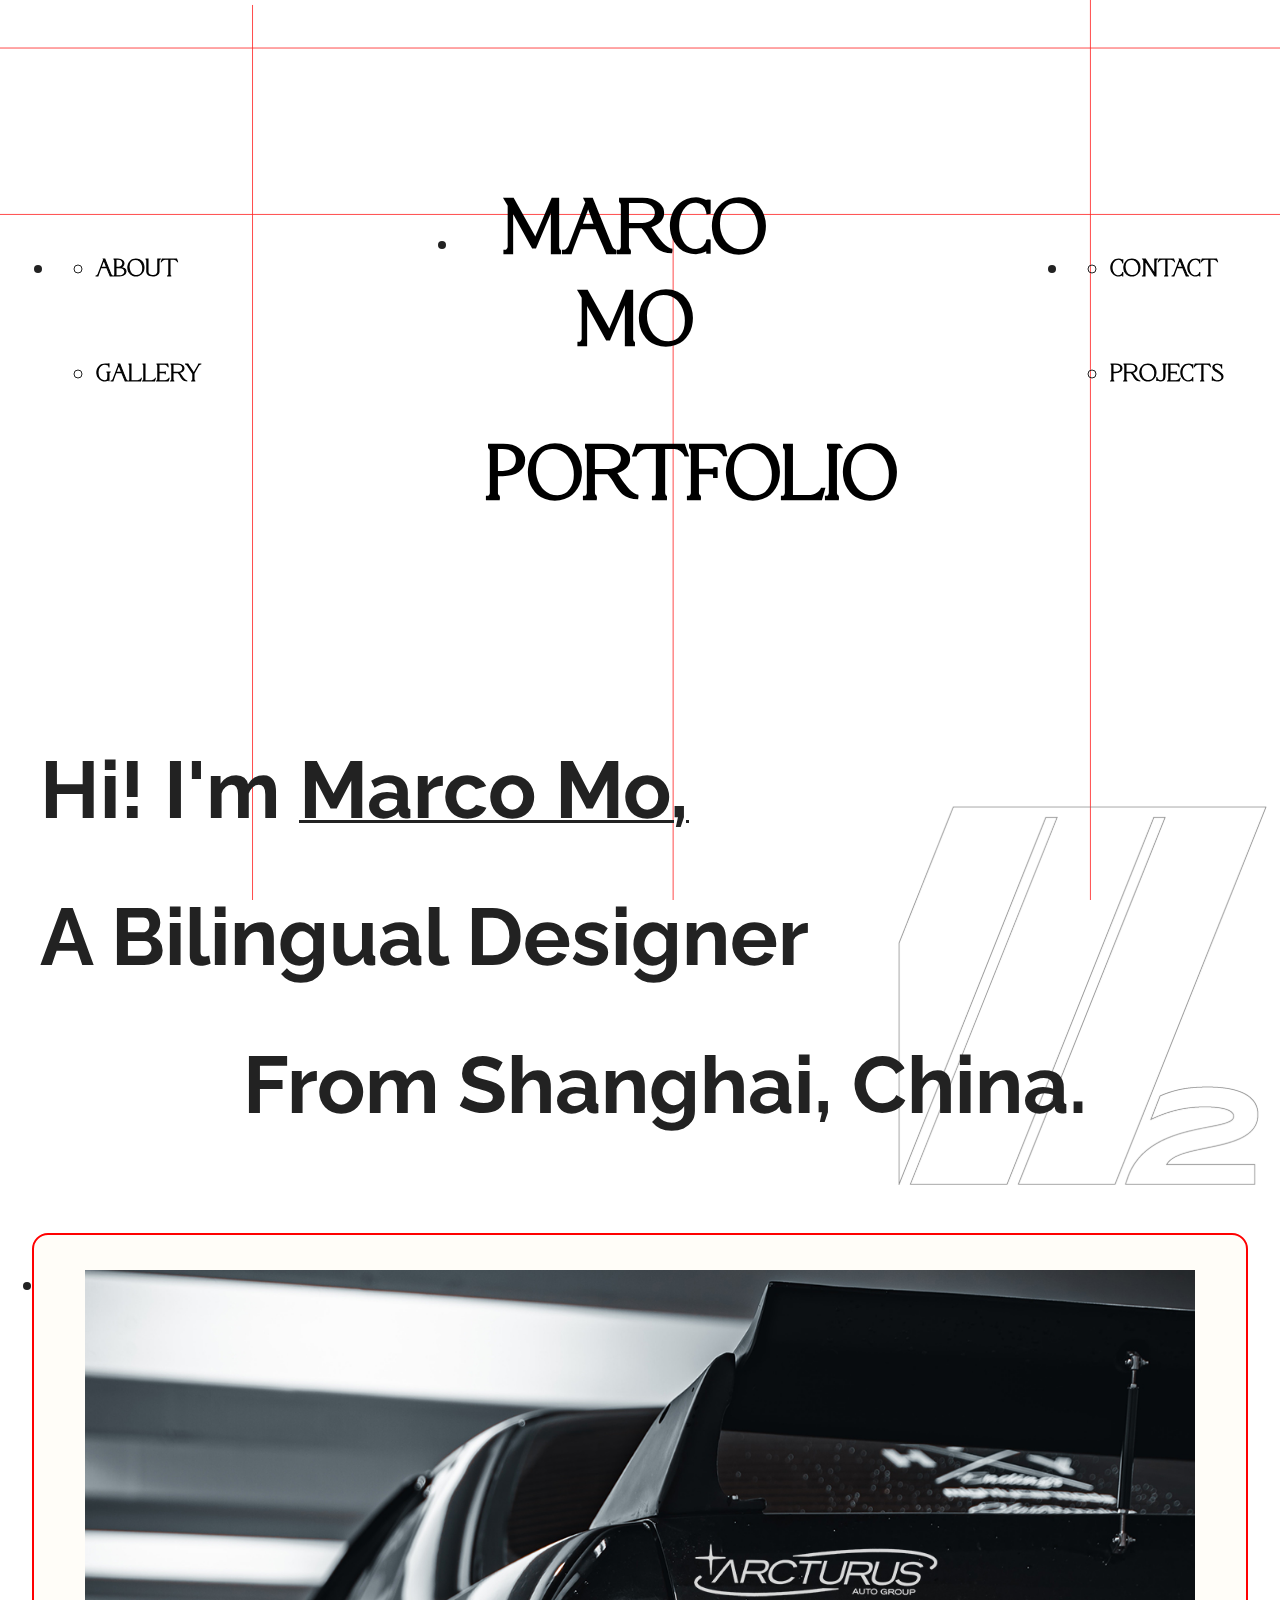
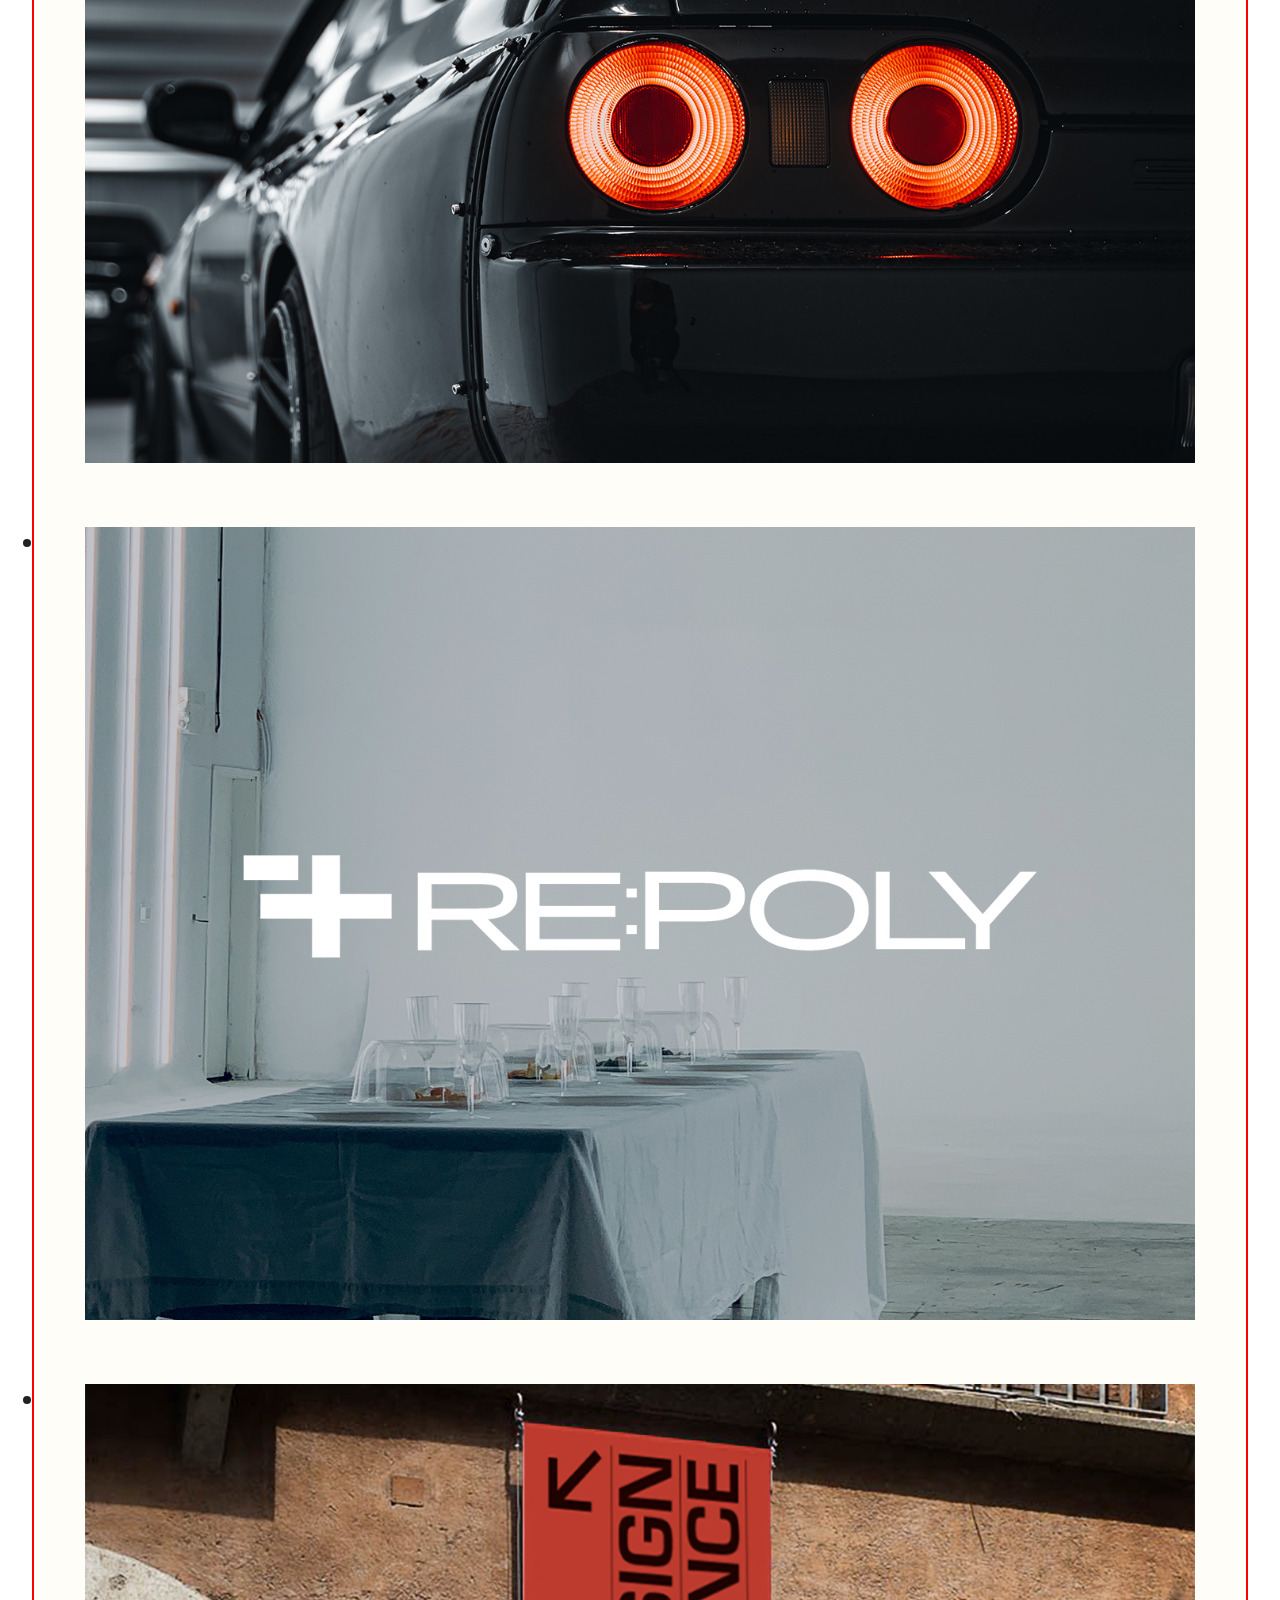
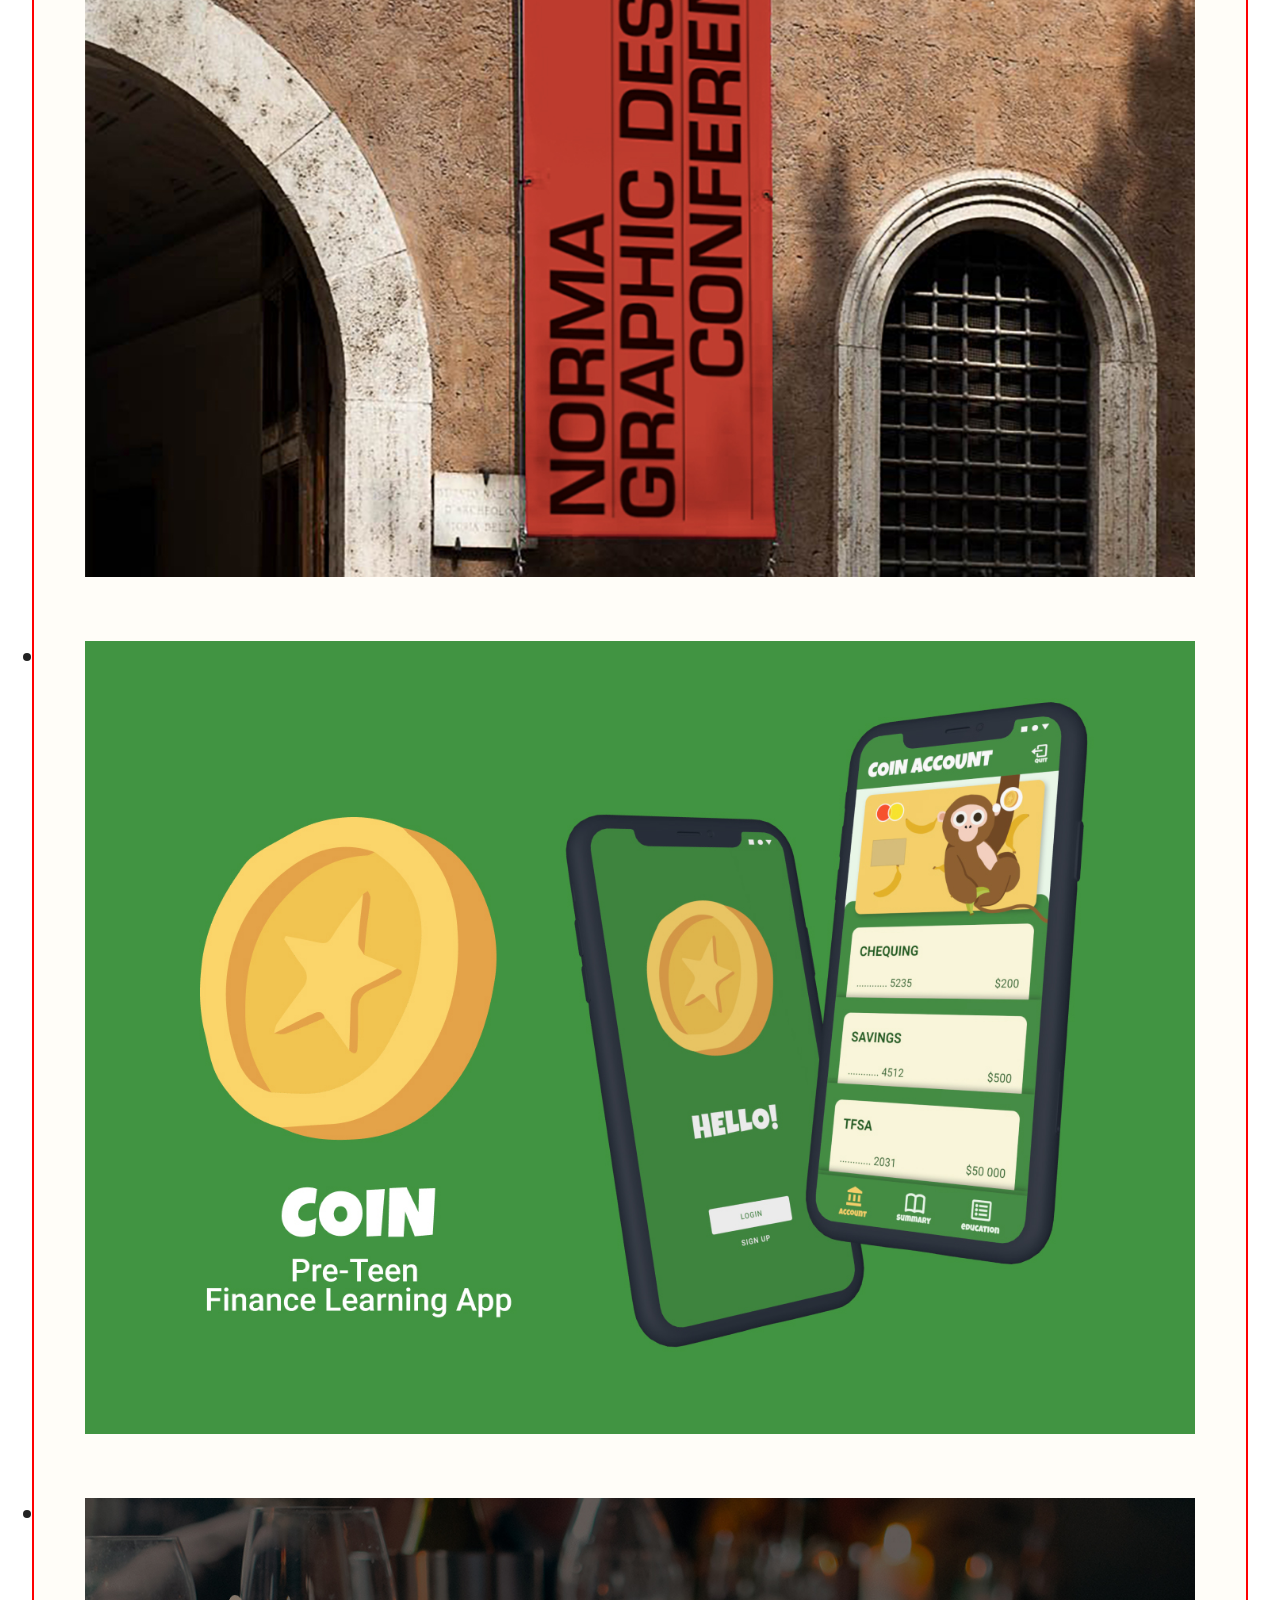
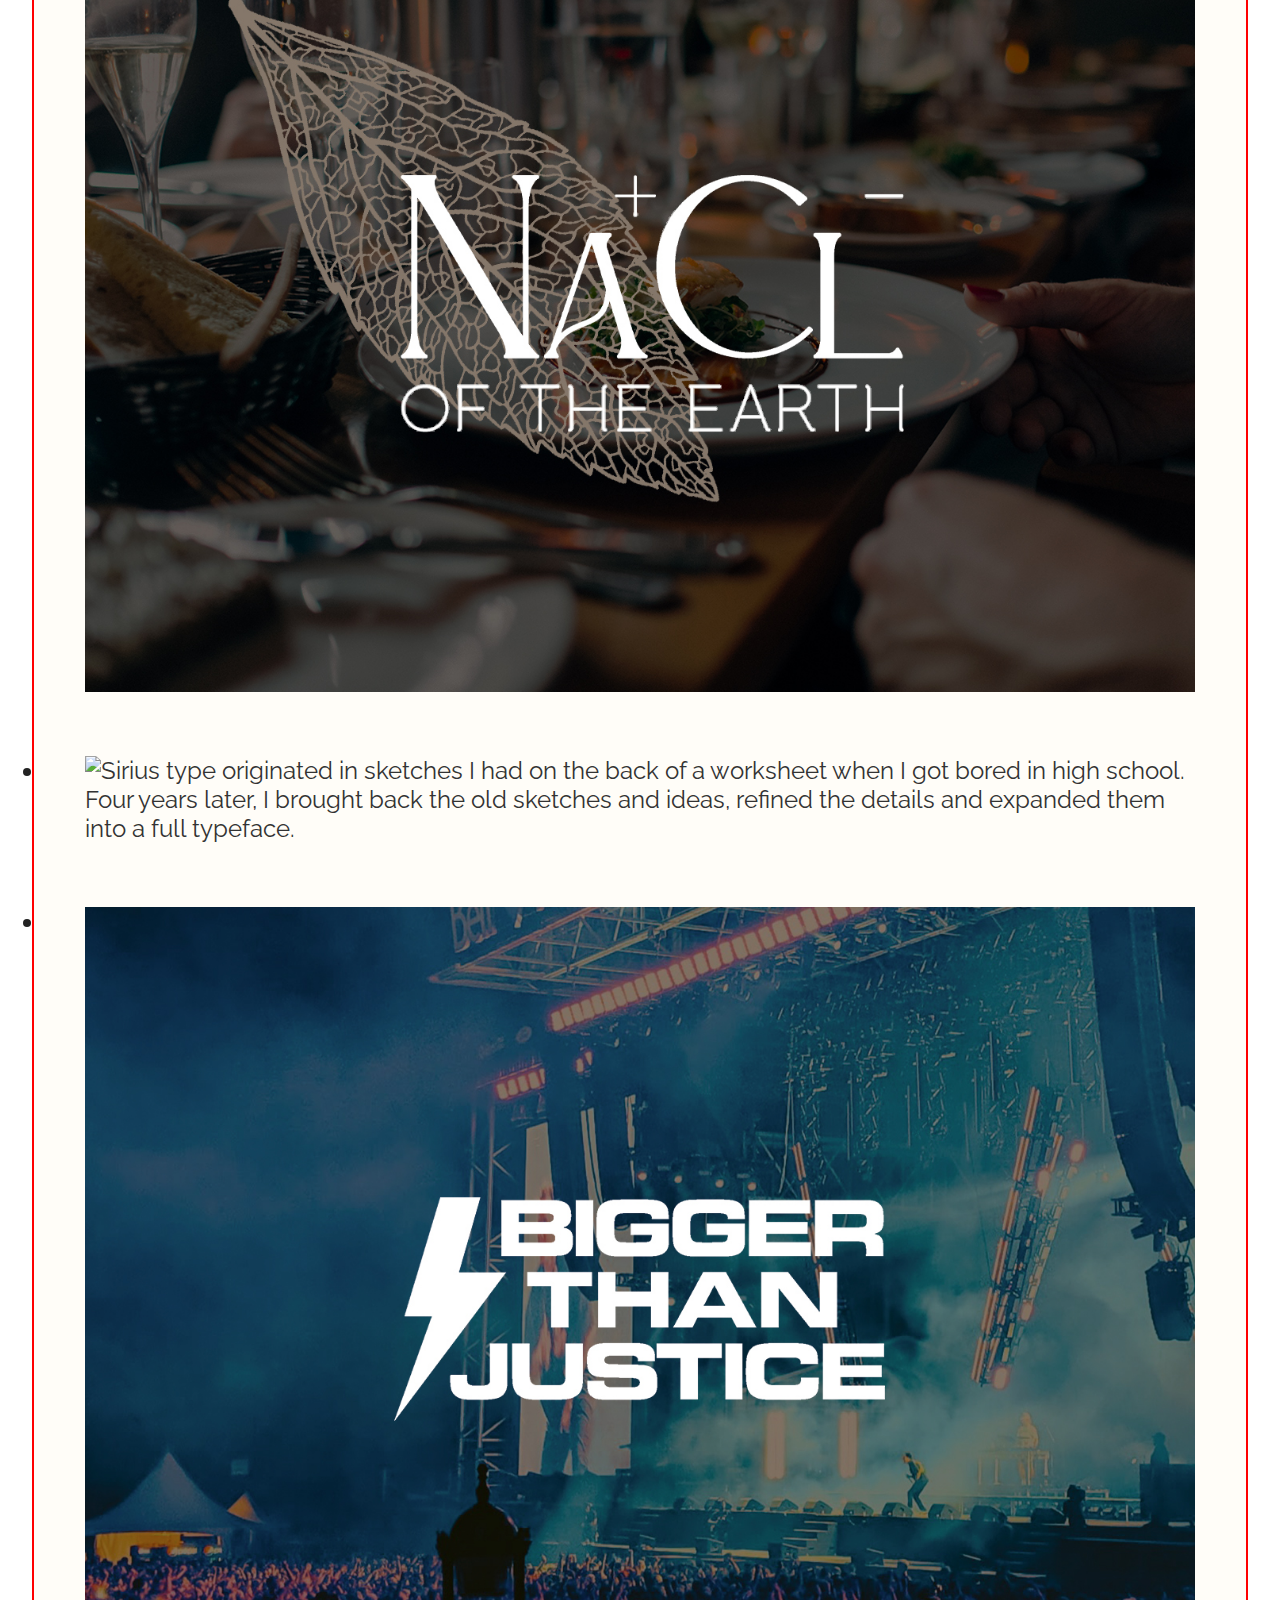
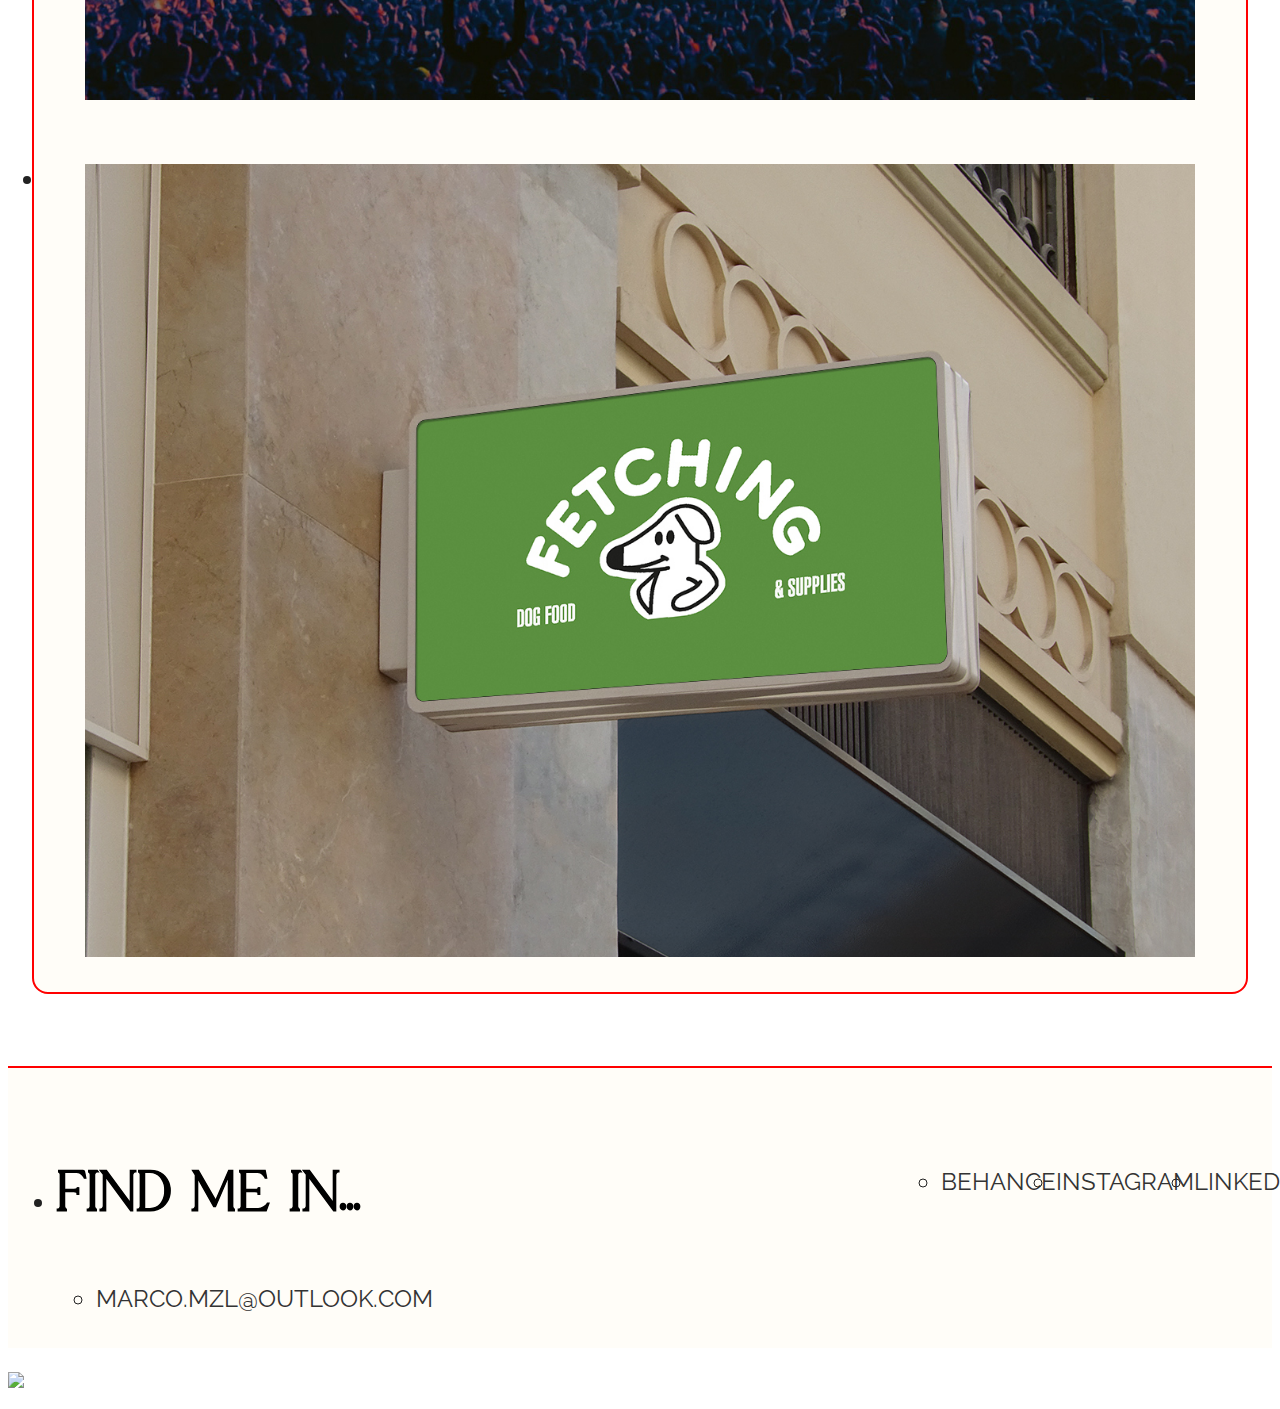
==== index.html @ 76bd9008 "1" ====
<!DOCTYPE html>
<html lang="en">

<head>
  <title>Marco Mo Vancouver Chinese Designer | Portfolio Site</title>
  <meta name="description"
    content="When writing a meta description, keep it between 140 and 160 characters so Google can display your entire message. Don’t forget to include your keyword!">
  <meta charset="UTF-8">
  <meta name="viewport" content="width=device-width, initial-scale=1.0">
  <meta property="og:image" content="screenshot.jpg">
  <link rel="stylesheet" href="https://cdnjs.cloudflare.com/ajax/libs/meyer-reset/2.0/reset.min.css">
  <link rel="stylesheet" href="./style.css">
  <link rel="shortcut icon" href="FAVICON.jpg" />
  <!-- Google tag (gtag.js) -->
  <script async src="https://www.googletagmanager.com/gtag/js?id=G-7ZM16W6LLR"></script>
  <script>
    window.dataLayer = window.dataLayer || [];

    function gtag() {
      dataLayer.push(arguments);
    }
    gtag('js', new Date());

    gtag('config', 'G-7ZM16W6LLR');
  </script>
</head>

<body class="work-page">

  <section class="work-page-header">
    <header class="hero-header">
      <ul class="branding-navigation">
        <li class="header-navigation-area">
          <ul class="header-navigation-subarea">
            <li class="navigation-button"><a href="about.html" class="custom-navigation">About</a></li>
            <li class="navigation-button"><a href="index.html" class="custom-navigation">Gallery</a></li>
          </ul>
        </li>
        <li class="work-page-wordmark-container"><a href="index.html">
            <div class="wordmark">
              <h2 class="wordmark-name">Marco Mo</h2>
              <h2 class="wordmark-subhead">Portfolio</h2>
            </div>
          </a></li>
        <li class="header-navigation-area">
          <ul class="header-navigation-subarea">
            <li class="navigation-button"><a href="index.html" class="custom-navigation">Contact</a></li>
            <li class="navigation-button"><a href="index.html" class="custom-navigation">Projects</a></li>
          </ul>
        </li>
      </ul>
    </header>

  </section>
  <section class="work-page-subheader">
    <div class="hero-headline-wrapper">
      <h1 class="hero-headline headline-1">Hi! I'm <span style="text-decoration:underline 3px">Marco Mo,</span></h1>
      <h1 class="hero-headline headline-2">A Bilingual Designer</h1>
      <h1 class="hero-headline headline-3">From Shanghai, China.</h1>
    </div>
  </section>
  <main class="work-wrapper">
    <section class="portfolio">
      <ul class="grid">
        <li class="work-page-grid-item">
          <a href="arcturus-auto-group.html">
            <figure>
              <img
                src="project-images/arcturus/marco-mo--1h-arcturus-auto-group-branding--automotive-branding-project--black-r32-gtr--auto-group-rear-sticker-on-left 2.jpg"
                alt="ARCTURUS A.G is an auto group named after the brightest star visible from Earth. The club welcomes enthusiasts from different car cultures. All members and their car builds are accepted as equally bright stars and respected without regard to their car or its value. The club also organizes car meets and track days to promote and support car culture and road safety.
                ">
            </figure>
          </a>
        </li>
        <li class="work-page-grid-item">
          <a href="repoly.html">
            <figure>
              <img
                src="project-images/repoly/marco-mo--1h-repoly-sustainable-textile-fabric-branding-logo--white-logo-on-image-of-long-table.jpg"
                alt="More than 1 billion tons of food is wasted every year around the world. At the same time, polyester fabric releases microplastics as they are used and washed over time. RE:POLY is a textile company that offers a better alternative to help solve both problems. RE:POLY creates sustainable, biodegradable and carbon-neutral textiles from food waste for clothing brands around the world.">
            </figure>
          </a>
        </li>
        <li class="work-page-grid-item"><a href="nomra.html">
            <figure>
              <img
                src="project-images/norma/marco-mo--1h-norma-design-conference-booklet-design--norma-branded--long-vertical-flag-beside-classic-red-brick-building-entrance.jpg"
                alt="A two-sided poster and stand-alone booklet for Norma, a fictional conference for designers. The brief design challenge in this student project was to correct typographic inconsistencies, and formatting errors, and to establish a strong sense of hierarchy that helps viewers easily navigate the event details.">
            </figure>
          </a>
        </li>
        <li class="work-page-grid-item">
          <a href="coin.html">
            <figure>
              <img
                src="project-images/coin-app/marco-mo--1h-coin-pre-teen-money-learning-app--hero-page-with-title-coin-icon-login-screen-account-screen.jpg"
                alt="The coin is a easy-to-understand banking software designed for the pre-teen age group. The
                purpose was to develop an interest in Debits and credits. Introduce finance for elementary-aged children. Learn about saving/spending in a fun & positive space.">
            </figure>
          </a>
        </li>
        <li class="work-page-grid-item">
          <a href="nacl.html">
            <figure>
              <img
                src="project-images/nacl-of-the-earth/marco-mo--1h-nacl-of-the-earth-restaurant-menu-design--logo-on-image-of-high-end-aesthetic-restaurant.jpg"
                alt="Na+ Cl- (Salt of the Earth) is a fictional Vancouver farm-to-table restaurant. They strive to live up to the name, Salt of the Earth. Genuine. Unpretentious. And flavorful. The menu design features four different designs, one for each season to reflect seasonal ingredients and dishes.">
            </figure>
          </a>
        </li>
        <li class="work-page-grid-item">
          <a href="sirius.html">
            <figure>
              <img
                src="project-images/sirius/marco-mo--1h-sirius-typography-design--modern-italic-san-serif-typeface-font--typeface-sample-on-image.jpg"
                alt="Sirius type originated in sketches I had on the back of a worksheet when I got bored in high school. Four years later, I brought back the old sketches and ideas, refined the details and expanded them into a full typeface.">
            </figure>
          </a>
        </li>
        <li class="work-page-grid-item">
          <a href="bigger-than-justice.html">
            <figure>
              <img
                src="project-images/bigger-than-justice/marco-mo--1h-bigger-than-justice-concert-poster--logo-on-image-of-concert-crowds.jpg"
                alt="Bigger Than Justice is a fictional charity music festival featuring hip-pop artists, Lil baby, Kanye West and J-cole. Each is committed to supporting the Black Lives Matter and the festival donates all proceeds to the movement.">
            </figure>
          </a>
        </li>
        <li class="work-page-grid-item">
          <a href="fetching.html">
            <figure>
              <img
                src="project-images/fetching/marco-mo--1h-fetching-pet-food-and-supply-packaging-design--store-front-logo-mock-up.jpg"
                alt="etching is a pet food and lifestyle brand created by two dog lovers, The Beryls. They see the health and well-being of dogs as their priorities and use professional knowledge to create healthy recipes and quality products at affordable prices.">
            </figure>
          </a>
        </li>
      </ul>
    </section>
  </main>

  <ul class="global-footer">
    <li class="footer-item-1">
      <h3>FIND ME IN...</h3>
      <ul class="socials-list">
        <li class="social-item"><a href="javascript:void(0)">Marco.mzl@outlook.com</a></li>
      </ul>
    <li class="footer-item-3">
      <ul class="socials-list">
        <li class="social-item"><a href="https://www.behance.net/marcomzl" target="_blank">behance</a></li>
        <li class="social-item"><a href="https://www.instagram.com/marxx_mzl/" target="_blank">instagram</a></li>
        <li class="social-item"><a href="https://www.linkedin.com/in/marcomo071/" target="_blank">linkedin</a></li>
      </ul>
    </li>
  </ul>
  <div id="myID" class="bottomMenu hide"><a href="project-2.html">Next Project</a></div>
  <div id="ghostanimation" class="ghost"><img src="cactus.svg" /></div>
  <script type="text/javascript">
    function ShowHideDiv(btnGhost) {
      var GhostStyle = document.getElementById("ghostanimation");
      if (btnGhost.value == "Hide Ghost") {
        GhostStyle.style.display = "none";
        btnGhost.value = "Play Ghost";
      } else {
        GhostStyle.style.display = "block";
        btnGhost.value = "Hide Ghost";
      }
    }
  </script>
  <script type="text/javascript">
    myID = document.getElementById("myID");

    var myScrollFunc = function () {
      var y = window.scrollY;
      if (y >= 800) {
        myID.className = "bottomMenu show"
      } else {
        myID.className = "bottomMenu hide"
      }
    };

    window.addEventListener("scroll", myScrollFunc);
  </script>

</body>

</html>
---- style.css ----
/* Add the Google Fonts you want, remove the ones you don't. 

███████  ██████  ███    ██ ████████ ███████ 
██      ██    ██ ████   ██    ██    ██      
█████   ██    ██ ██ ██  ██    ██    ███████ 
██      ██    ██ ██  ██ ██    ██         ██ 
██       ██████  ██   ████    ██    ███████ 

*/


@import url('fonts.css');
@import url('https://fonts.googleapis.com/css2?family=Raleway&display=swap');
@import url('make-something-fly.css');
@import url('scroll-to-top.css');
/*

X-Small devices (portrait phones, less than 576px) 
No media query for `xs` since this is the default in Bootstrap 

███    ███  ██████  ██████  ██ ██      ███████     ███████ ██ ██████  ███████ ████████ 
████  ████ ██    ██ ██   ██ ██ ██      ██          ██      ██ ██   ██ ██         ██    
██ ████ ██ ██    ██ ██████  ██ ██      █████       █████   ██ ██████  ███████    ██    
██  ██  ██ ██    ██ ██   ██ ██ ██      ██          ██      ██ ██   ██      ██    ██    
██      ██  ██████  ██████  ██ ███████ ███████     ██      ██ ██   ██ ███████    ██    
                                                                                       
*/

/* Add Border Box and Smooth Scroll */

html {
  box-sizing: border-box;
  scroll-behavior: smooth;
  /*cursor: url("up.png"), auto !important;*/
}

*,
*:before,
*:after {
  box-sizing: inherit;
}

/* Use variable for to easily change your theme's colour scheme and typography.

██    ██  █████  ██████  ██  █████  ██████  ██      ███████ ███████ 
██    ██ ██   ██ ██   ██ ██ ██   ██ ██   ██ ██      ██      ██      
██    ██ ███████ ██████  ██ ███████ ██████  ██      █████   ███████ 
 ██  ██  ██   ██ ██   ██ ██ ██   ██ ██   ██ ██      ██           ██ 
  ████   ██   ██ ██   ██ ██ ██   ██ ██████  ███████ ███████ ███████ 
                                                                    
*/

:root {
  --primary-text-color: #222;
  --accent-color: #FFFDF8;
  --hero-headline-color: #222;
  --hyperlink-color: #333;
  --hyperlink-alternate-color: orangered;
  --hover-color: rgb(255, 0, 0);
  --body-typeface: 'Raleway', sans-serif;
  --heading-typeface: 'Windslow';
  --background-color: #FFFDF8;
  --alt-background-color: #FFFDF8;
  --text-selection-background-color: #555;
  --base-color: 0;
  --arcturus: purple;
  --coin: darkgreen;
}


body {
  font-family: var(--body-typeface);
  color: var(--primary-text-color);
  font-size: 1.5rem;
  display: flex;
  flex-direction: column;
  min-height: 100vh;
  background: var(--background-color);
}


.work-page {
  background: url(hero-elements/redlines.svg);
  background-repeat: no-repeat;
  background-size: cover;
  background-position: 0% -1.75%;
  background-attachment: fixed;
}

::selection {
  background: red;
}

/* Making all images responsive */
img {
  max-width: 100%;
  height: auto;
  vertical-align: top;
  /* Removes the gap/space in inline elements for text descenders. */
  object-fit: contain;
  /* This is optional. Also try cover or leave out entirely. */

}



/* Global & Mobile Typography 

████████ ██    ██ ██████   ██████   ██████  ██████   █████  ██████  ██   ██ ██    ██ 
   ██     ██  ██  ██   ██ ██    ██ ██       ██   ██ ██   ██ ██   ██ ██   ██  ██  ██  
   ██      ████   ██████  ██    ██ ██   ███ ██████  ███████ ██████  ███████   ████   
   ██       ██    ██      ██    ██ ██    ██ ██   ██ ██   ██ ██      ██   ██    ██    
   ██       ██    ██       ██████   ██████  ██   ██ ██   ██ ██      ██   ██    ██    
                                                                                     
*/

h1 {
  font-size: 3rem;
  font-family: var(--heading-typeface);
  /*margin-bottom: 1rem;*/
  color: var(--baby-powder);
}

h2 {
  font-size: 2.25rem;
  font-family: var(--heading-typeface);
  margin-bottom: 1rem;
  color: var(--baby-powder);
}

h3 {
  font-size: 1.725rem;
  line-height: 1.3;
  font-family: 'Windslow';
  -webkit-text-fill-color: #000000;
  -webkit-text-stroke: 1px #000000
}




.hero-headline {
  /*text-transform: uppercase;
  -webkit-text-fill-color: #000000;
  -webkit-text-stroke: 2px #000000;*/
  color: var(--hero-headline-color);
  font-family: 'Raleway';
}

/* Hyperlink Styles */
a {
  text-decoration: none;
  color: var(--hyperlink-color);
}

a:hover {
  color: var(--hover-color);
}

a:active {
  color: var(--hover-color);
  /* Tap on mobile */
}

.navigation-arrow {
  color: #555555;
}

.navigation-arrow:link {
  -webkit-text-stroke-width: 2px;
  -webkit-text-stroke-color: #555555;
  color: transparent;
}

.navigation-arrow:active,
.navigation-arrow:hover {
  color: #ff0000;
  -webkit-text-stroke-width: 1px;
  -webkit-text-stroke-color: #5200FF;
}

.colored-link {
  color: var(--hyperlink-alternate-color);
}

.custom-navigation-back {
  font-size: 3rem;
  font-family: var(--heading-typeface);
}

.custom-navigation:hover {
  background: url(heading-background.svg);
  background-size: 15%;
  background-repeat: no-repeat;
  background-position: center center;
}


p {
  font-size: 24px;
  line-height: 1.3;
  margin: 1rem 0rem 1rem 0rem;
}

/*.arcturus {color: var(--arcturus);}
.coin {color: var(--coin);}*/

/* Work Page Layout

██     ██  ██████  ██████  ██   ██     ██████   █████   ██████  ███████ 
██     ██ ██    ██ ██   ██ ██  ██      ██   ██ ██   ██ ██       ██      
██  █  ██ ██    ██ ██████  █████       ██████  ███████ ██   ███ █████   
██ ███ ██ ██    ██ ██   ██ ██  ██      ██      ██   ██ ██    ██ ██      
 ███ ███   ██████  ██   ██ ██   ██     ██      ██   ██  ██████  ███████ 

*/

.work-wrapper {
  padding: 1rem;
  flex: 1;
}

/* Padding around work grid and project page */
.portfolio,
.project-wrapper {
  padding: .25rem
}

/* Defining the work page grid */
.grid {
  display: grid;
  grid-template-columns: repeat(auto-fit, minmax(300px, 1fr));
  grid-gap: 1rem;
  background: var(--background-color);
  /* Magical, media-query-less responsiveness is achieved using the repeat() function and the auto placement keywords. To achieve wrapping, we can use the auto-fit. If you're using auto-fit, the content will stretch to fill the entire row width.  Specify a minimum width for the columns, using the minmax() function. The 1fr is what tells the browser to distribute the space between the columns so that each column equally gets one fraction of that space.  */
}




/* Optional – Sizing the work page images */
/* figure {
  max-height: 250px;
  overflow: hidden;
  position: relative;
} */


/* Hero 

██   ██ ███████ ██████   ██████  
██   ██ ██      ██   ██ ██    ██ 
███████ █████   ██████  ██    ██ 
██   ██ ██      ██   ██ ██    ██ 
██   ██ ███████ ██   ██  ██████  
                                 
*/

.work-page-header {
  min-height: 20vh;
  display: flex;
  flex-direction: column;
  position: -webkit-sticky;
  position: sticky;
  top: 0;
}

.work-page-subheader {
  padding: 5rem 2rem 0rem 2rem;
  width: 100%;
  min-height: 65vh;
  display: flex;
  align-items: flex-end;
  justify-content: flex-start;
  background: url(hero-elements/marco-mo-logo-08-2.svg);
  background-repeat: no-repeat;
  background-position: bottom right;
  background-size: 30%;


}

.branding-navigation {
  display: flex;
  flex-direction: row;
  justify-content: space-between;
  padding: 3rem 3rem 1rem 3rem;
  align-items: center;
  width: 100%;
  /*height: 25vh;*/
}

.header-navigation-area {
  
}

.header-navigation-subarea {
  font-family: var(--heading-typeface);
  text-transform: uppercase;
  display: flex;
  flex-direction: column;
  justify-content: space-between;
  min-height: 15vh;
  -webkit-text-fill-color: #000000;
  -webkit-text-stroke: 1px #000000;
}

.work-page-wordmark-container {
  width: 30%;
  padding: 2.75vh;
  text-align: center;
}

.wordmark {
  padding-top: 1rem;
  width: 100%;
  -webkit-text-fill-color: #000000;
  -webkit-text-stroke: 2px #000000;
}

.wordmark-name {
  margin-bottom: 0;
  text-transform: uppercase;
}

.wordmark-subhead {
  text-transform: uppercase;
}

.hero-headline-wrapper {
  width: 100%;

}
.headline-3 {
  text-align: right;
  margin-right: 17vh;
}
.hero-icon {
  font-size: 4rem;
}

.hero-footer {
  display: flex;
  justify-content: center;
  flex-direction: column;
  padding: 1rem;
  text-align: center;
  color: white;
}

.hero-footer-navigation {
  display: flex;
  flex-direction: row;
  justify-content: space-between;
  padding: 1rem;
}

/* This part isn't required */

.projects {
  background: #111;
  min-height: 100vh;
  display: flex;
  flex-direction: column;
}


/* Global Footer

███████  ██████   ██████  ████████ ███████ ██████  
██      ██    ██ ██    ██    ██    ██      ██   ██ 
█████   ██    ██ ██    ██    ██    █████   ██████  
██      ██    ██ ██    ██    ██    ██      ██   ██ 
██       ██████   ██████     ██    ███████ ██   ██ 
                                                   
*/




.global-footer,
.about {
  display: grid;
  grid-template-columns: repeat(4, 1fr);
  /*grid-gap: 3rem;
  min-height: 20vh;*/
  background: #FFFDF8;
  padding: 1rem 1rem;
}

.global-footer {
  border-top: 2px solid red;
}

.description {		
  display: grid;		
  grid-template-columns: repeat(1, 1fr);	
  width: 95vh;	
  /*grid-gap: 3rem;		
  min-height: 20vh;*/		
  background: #FFFDF8;		
  padding: 1rem 3rem;
}

.footer-item-1,
.about-item-1 {
  grid-column: 1 / 2;
  grid-row: 1 / 4;
}

.footer-item-2,
.about-item-2 {
  grid-column: 1 / 2;
  grid-row: 2 / 3;
}

.footer-item-3,
.about-item-3 {
  grid-column: 2 / 2;
  grid-row: 3 / 4;
}

.footer-item-4,
.about-item-4 {
  grid-column: 1 / 2;
  grid-row: 4 / 5;
}

.footer-item-1 {}

.footer-item-3 {
  display: flex;
  justify-content: flex-end;
}

.socials-list {
  text-transform: uppercase;
  display: flex;
  flex-direction: row;
  width: 80%;
  height: 2rem;
  justify-content: space-between;
  align-items: bottom;
}

/* Project Page 

██████  ██████   ██████       ██ ███████  ██████ ████████     ██████   █████   ██████  ███████ 
██   ██ ██   ██ ██    ██      ██ ██      ██         ██        ██   ██ ██   ██ ██       ██      
██████  ██████  ██    ██      ██ █████   ██         ██        ██████  ███████ ██   ███ █████   
██      ██   ██ ██    ██ ██   ██ ██      ██         ██        ██      ██   ██ ██    ██ ██      
██      ██   ██  ██████   █████  ███████  ██████    ██        ██      ██   ██  ██████  ███████ 
                                                                                               
*/


.project-page-header {
  display: flex;
  flex-direction: row;
  background: var(--background-color);
  height: 15vh;
  justify-content: space-between;
  align-items: center;
  padding: 1rem 3rem 1rem 3rem;
  /*position: -webkit-sticky;
  position: sticky;*/
  top: 0;
}

.project-page-navigation-item {
  width: 20%;
  font-family: var(--heading-typeface);
  font-size: 3rem;
  -webkit-text-stroke-width: 1px;
  -webkit-text-stroke-color: #555555;
}

.project-page-logo {
  width: 7%;
}

.project-wrapper {
  display: flex;
  flex-direction: column;
  justify-content: space-between;
  background: var(--alt-background-color);
  margin: 2rem;
  border: 2px solid red;
  border-radius: 20px;
}

/* Sidebar */
.project-aside {
  width: 100%;
  padding: 4rem 3rem 1rem 3rem;
  display: flex;
  flex-direction: column;
}

.project-navigation {
  display: flex;
  flex-direction: row;
  flex: 1;
  align-items: flex-end;
  justify-content: space-between;
  padding: 1rem 1rem 1rem 1rem;
}

.arrow {
  padding-right: 1rem;
}

.project-image {
  font-size: 12rem;
  min-height: 50vh;
  display: flex;
  align-items: center;
  justify-content: center;
  margin: 1vh;
}

	
.project-info span {
  font-size: 3rem;
  -webkit-text-stroke-width: 1px;
  -webkit-text-stroke-color: #555555;
}
.about-image-area{
  background:var(--background-color);
}

.about-image {
  font-size: 14rem;
  width: 60%;
}


/* Main Project Image Area */
.project-details {
  width: 100%;
  padding: 2rem;
}

.about-content {
  margin: 2rem;
  border: 2px solid red;
  border-radius: 20px;
  background: var(--background-color);
}






















/*

 ██████  ███    ███ ███████ ██████   █████  
██    ██ ████  ████ ██      ██   ██ ██   ██ 
██ ██ ██ ██ ████ ██ █████   ██   ██ ███████ 
██ ██ ██ ██  ██  ██ ██      ██   ██ ██   ██ 
 █ ████  ██      ██ ███████ ██████  ██   ██ 
                                            
                                           
*/

/* Small devices (landscape phones, 576px and up) */
@media (min-width: 576px) {
  /*h1 {
    font-size: 4rem;
  }
  h2 {
    font-size: 2rem;
  }
  h3 {
    font-size: 1.625rem;
  }*/
}

/* Medium devices (tablets, 768px and up) */
@media (min-width: 768px) {
  /*h1 {
    font-size: 5rem;
  }
  h2 {
    font-size: 2.5rem;
  }
  h3 {
    font-size: 1.625rem;
  }*/
}

/* Large devices (desktops, 992px and up) */
@media (min-width: 992px) {

  h1 {
    font-size: 5rem;
  }

  h2 {
    font-size: 4.625rem;
  }

  h3 {
    font-size: 3.5rem;
  }





  .work-page-header {
    min-height: 20vh;
  }

  .hero-headline-wrapper {}

  .grid {
    grid-template-columns: repeat(auto-fit, minmax(600px, 1fr));
    grid-gap: 1rem;
    border: 2px solid red;
    border-radius: 1rem;
    padding: .67825rem;
    background: var(--background-color);
  }

  /* Grayscale filter with full-colour on hover and tap */
  /* .work-page-grid-item a img {
    filter: grayscale(100);
  } */

  /* .work-page-grid-item>a:hover img,
  .work-page-grid-item>a:active img {
    filter: grayscale(0);
  } */


  .global-footer,
  .about {
    padding: 2rem 3rem;
    grid-template-columns: 1fr 1fr 1fr;
  }

  .footer-item-1,
  .about-item-1 {
    grid-column: 1 / 2;
    grid-row: 1 / 2;
  }

  .footer-item-2,
  .about-item-2 {
    grid-row: 1 / 2;
    grid-column: 2 / 3;
  }

  .footer-item-3,
  .about-item-3 {
    padding-top: 7.5vh;
    grid-row: 1 / 2;
    grid-column: 3 / 4;
  }

  .footer-item-4,
  .about-item-4 {
    grid-row: 2 / 3;
    grid-column: 1 / 4;
    text-align: center;
    align-self: end;
  }

  /* Padding around work grid and project page */
  .portfolio,
  .project-wrapper {
    padding: .5rem
  }

  /* Project Page Flex Direction on Large Devices */
  /* .project-wrapper {
    flex-direction: row;

  } */


  /* Sidebar on Large Devices */
  /* .project-aside {
    width: 35%;
    height: 50vh;
    position: -webkit-sticky;
    position: sticky;
    top: 5vh;
  } */


  /* Main Project Image Area on Large Devices */
  /* .project-details {
    width: 65%;
  } */

}




/* X-Large devices (large desktops, 1200px and up)*/
@media (min-width: 1200px) {}

/* XX-Large devices (larger desktops, 1400px and up) */
@media (min-width: 1400px) {}
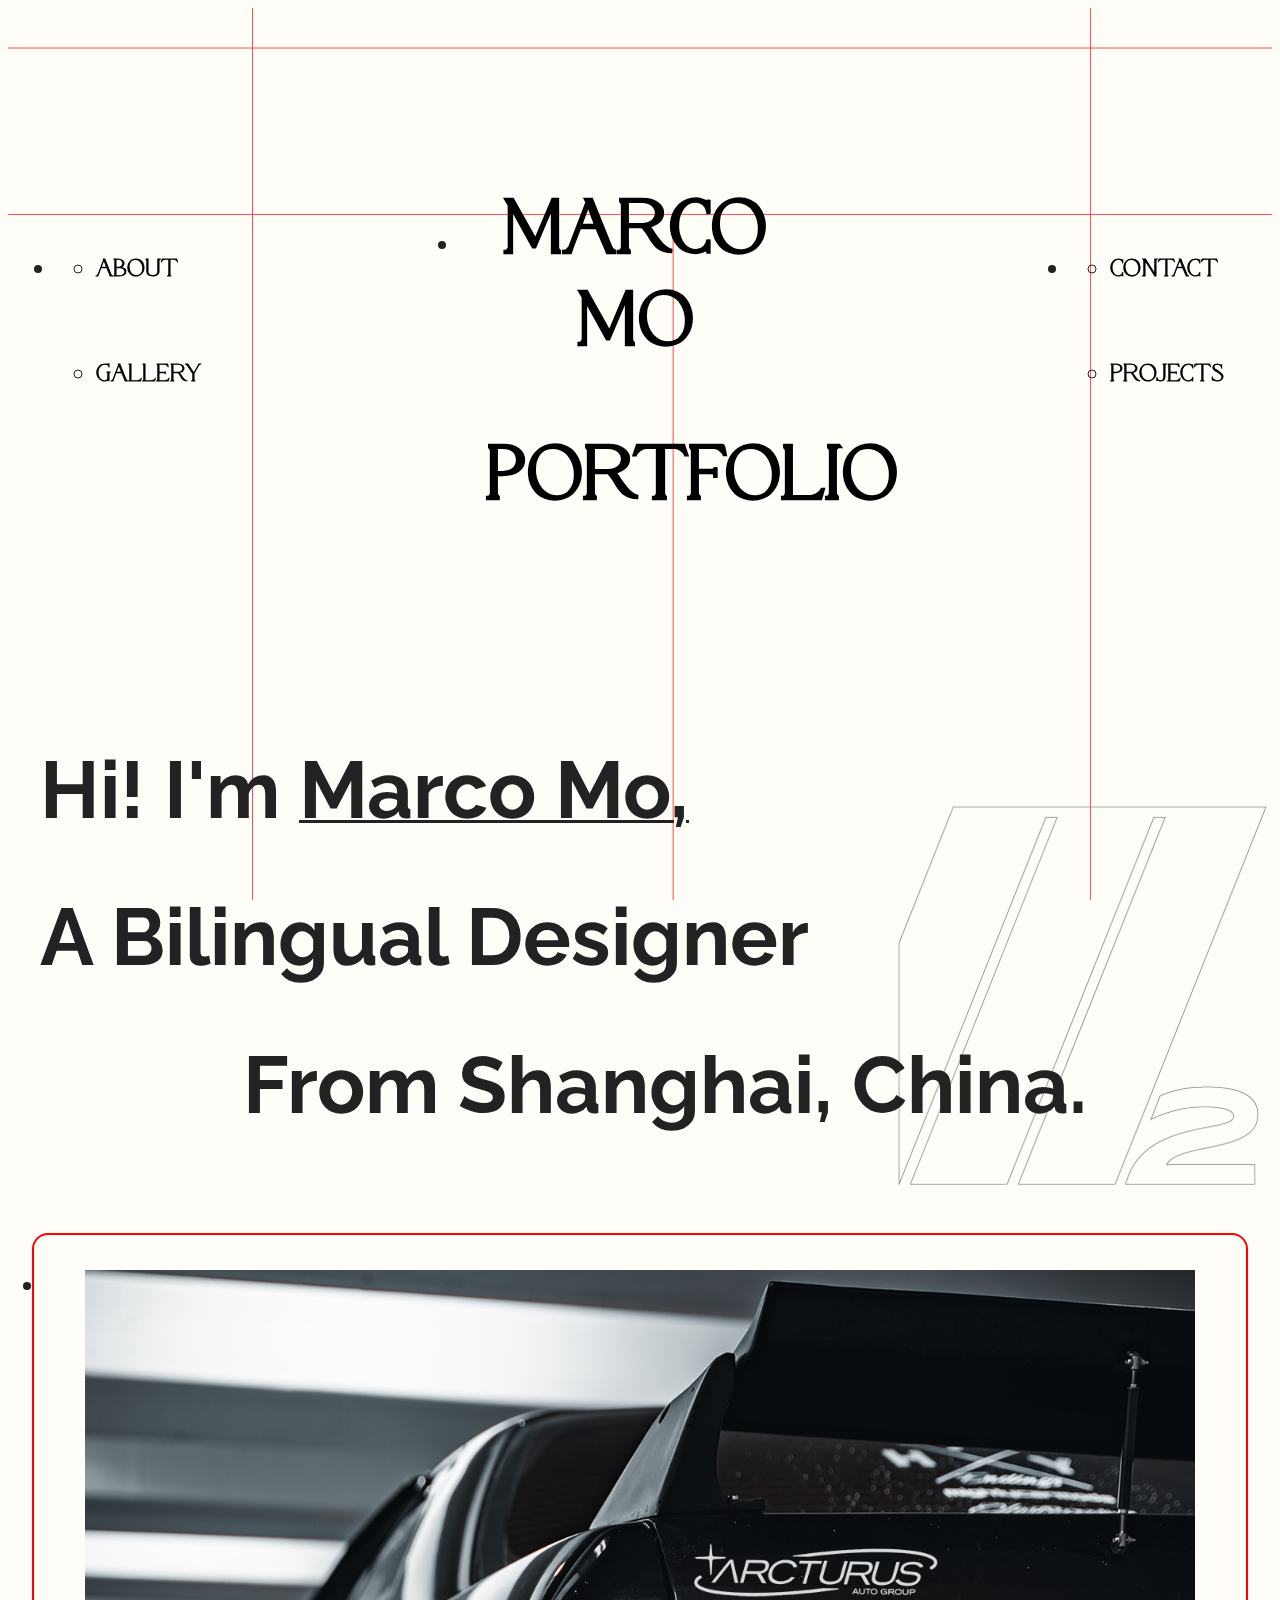
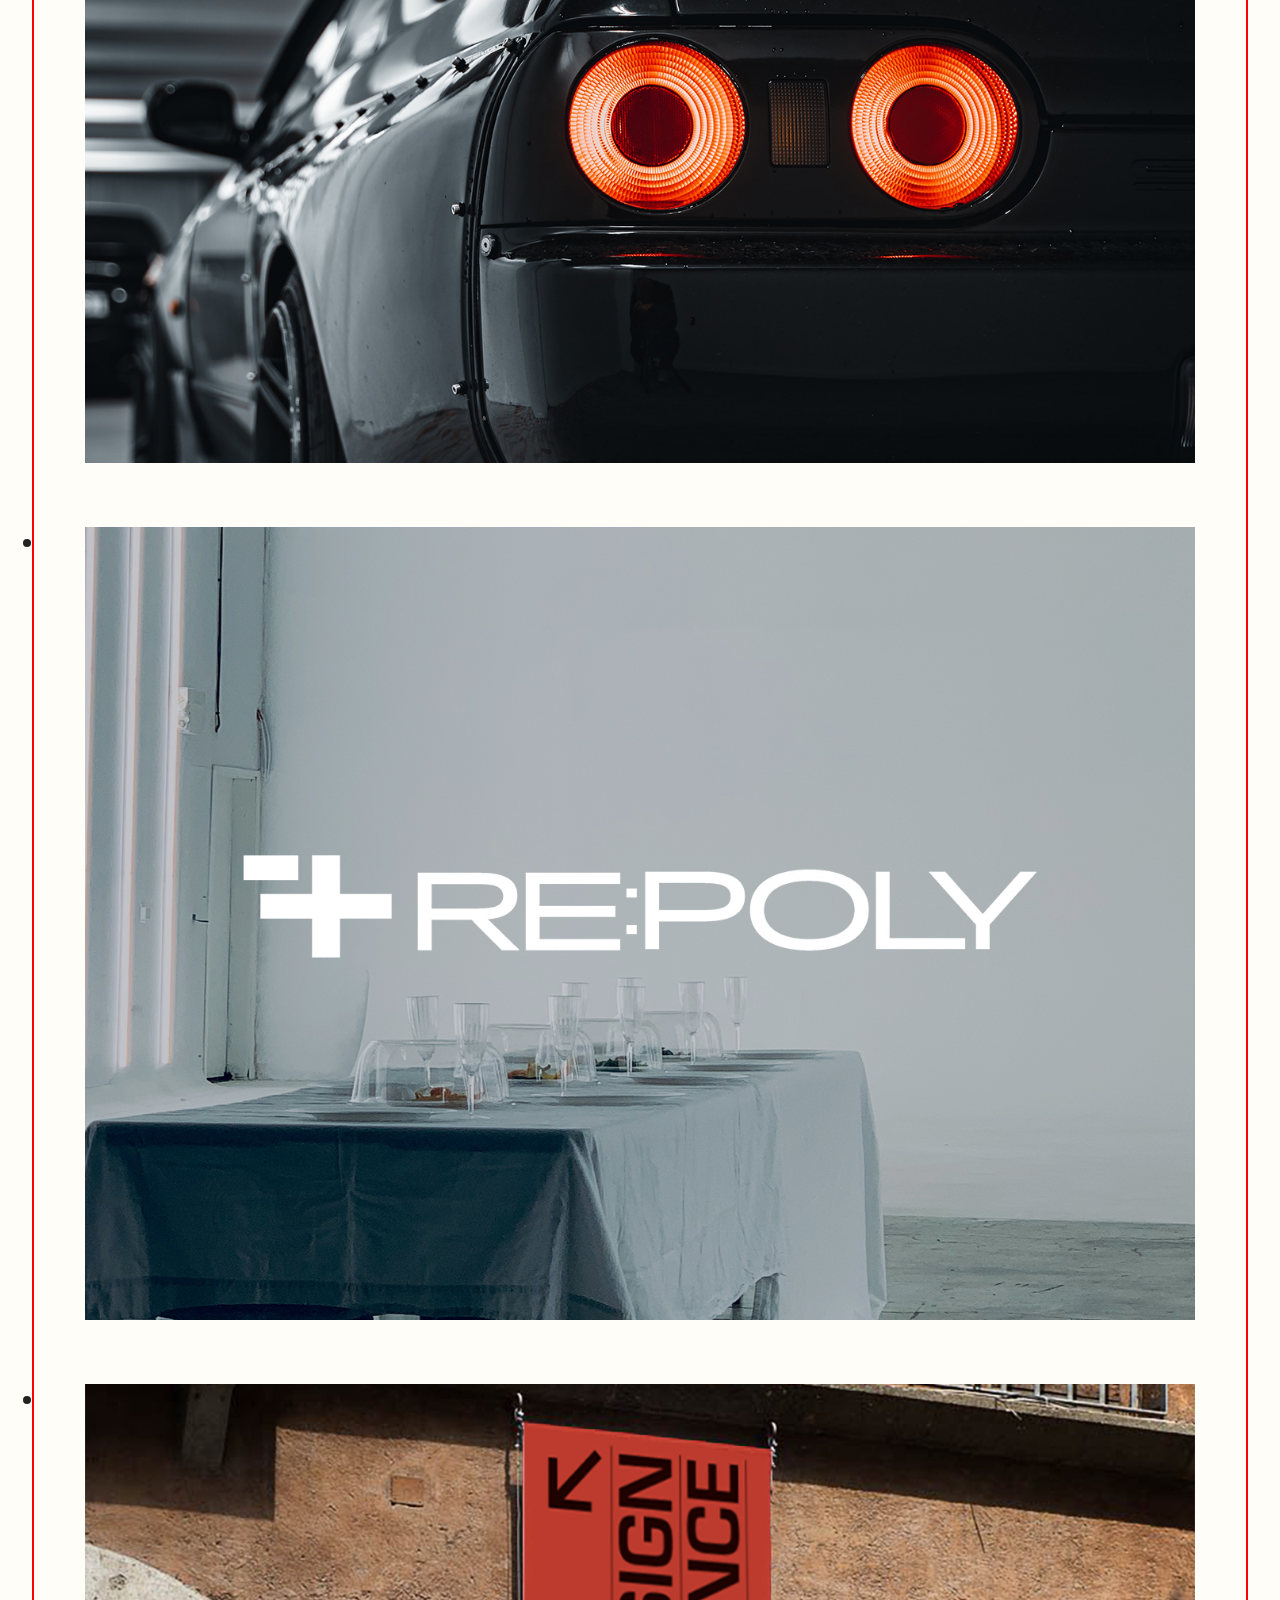
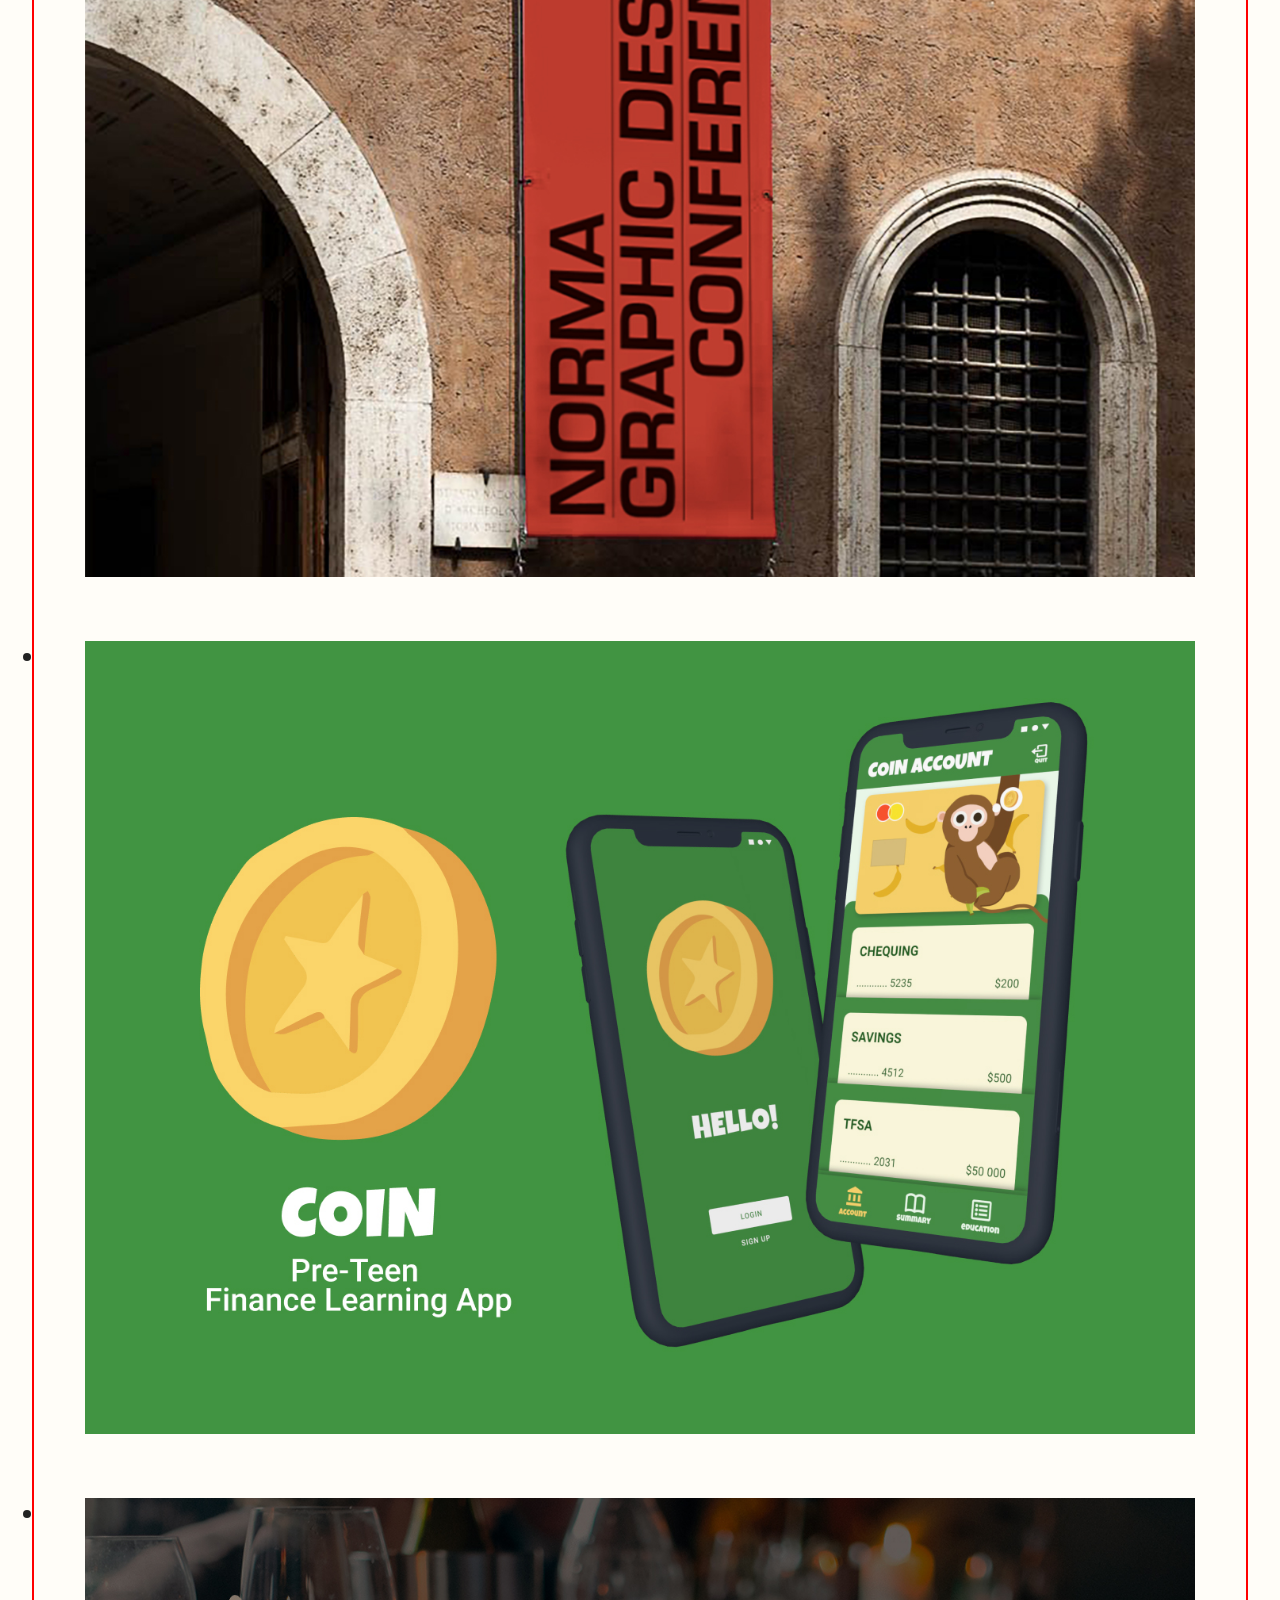
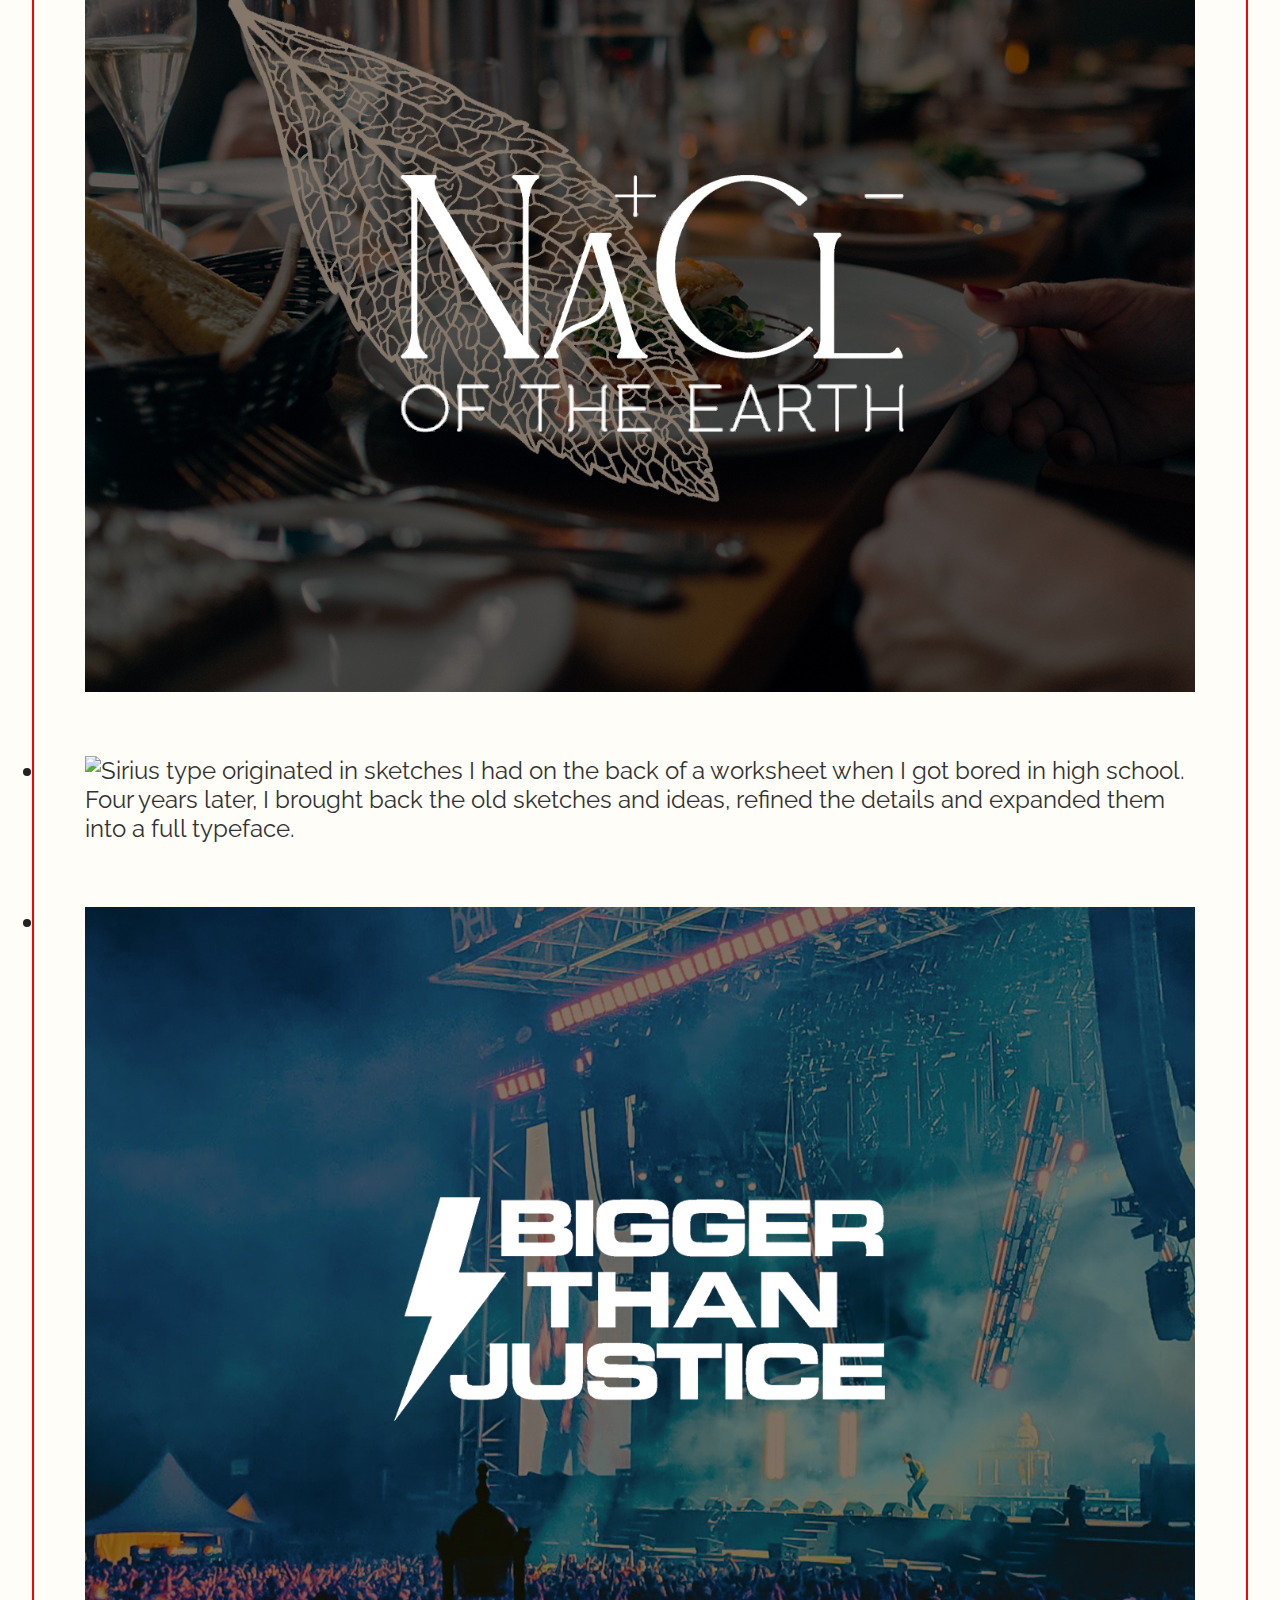
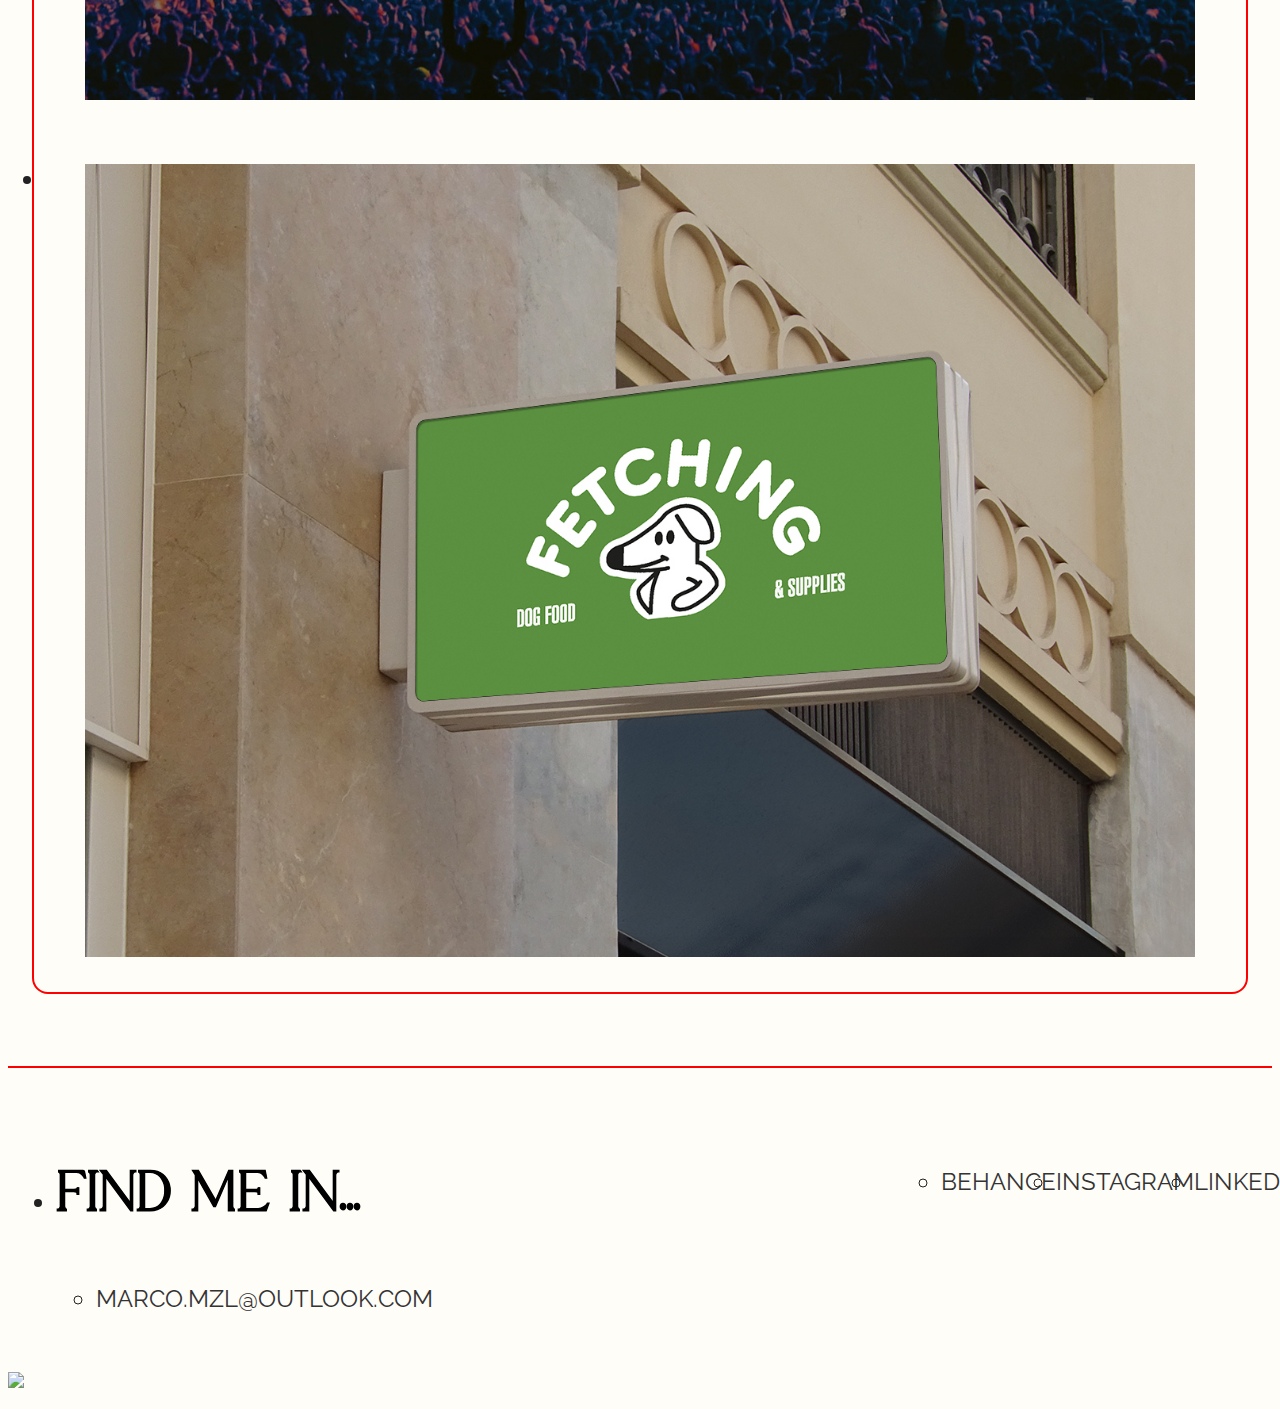
==== commit 6b7e3da7: "1" ====
--- a/index.html
+++ b/index.html
@@ -4,7 +4,7 @@
 <head>
   <title>Marco Mo Vancouver Chinese Designer | Portfolio Site</title>
   <meta name="description"
-    content="When writing a meta description, keep it between 140 and 160 characters so Google can display your entire message. Don’t forget to include your keyword!">
+    content="Portfolio website for chinese designer, Marco Mo">
   <meta charset="UTF-8">
   <meta name="viewport" content="width=device-width, initial-scale=1.0">
   <meta property="og:image" content="screenshot.jpg">
@@ -25,8 +25,8 @@
   </script>
 </head>
 
-<body class="work-page">
-
+<body>
+  <div class="work-page">
   <section class="work-page-header">
     <header class="hero-header">
       <ul class="branding-navigation">
@@ -58,6 +58,7 @@
       <h1 class="hero-headline headline-2">A Bilingual Designer</h1>
       <h1 class="hero-headline headline-3">From Shanghai, China.</h1>
     </div>
+
   </section>
   <main class="work-wrapper">
     <section class="portfolio">
--- a/style.css
+++ b/style.css
@@ -397,8 +397,7 @@
   grid-template-columns: repeat(1, 1fr);	
   width: 95vh;	
   /*grid-gap: 3rem;		
-  min-height: 20vh;*/		
-  background: #FFFDF8;		
+  min-height: 20vh;*/			
   padding: 1rem 3rem;
 }
 
@@ -582,15 +581,15 @@
 
 /* Small devices (landscape phones, 576px and up) */
 @media (min-width: 576px) {
-  /*h1 {
-    font-size: 4rem;
+  h1 {
+    font-size: 3.75rem;
   }
   h2 {
     font-size: 2rem;
   }
   h3 {
     font-size: 1.625rem;
-  }*/
+  }
 }
 
 /* Medium devices (tablets, 768px and up) */
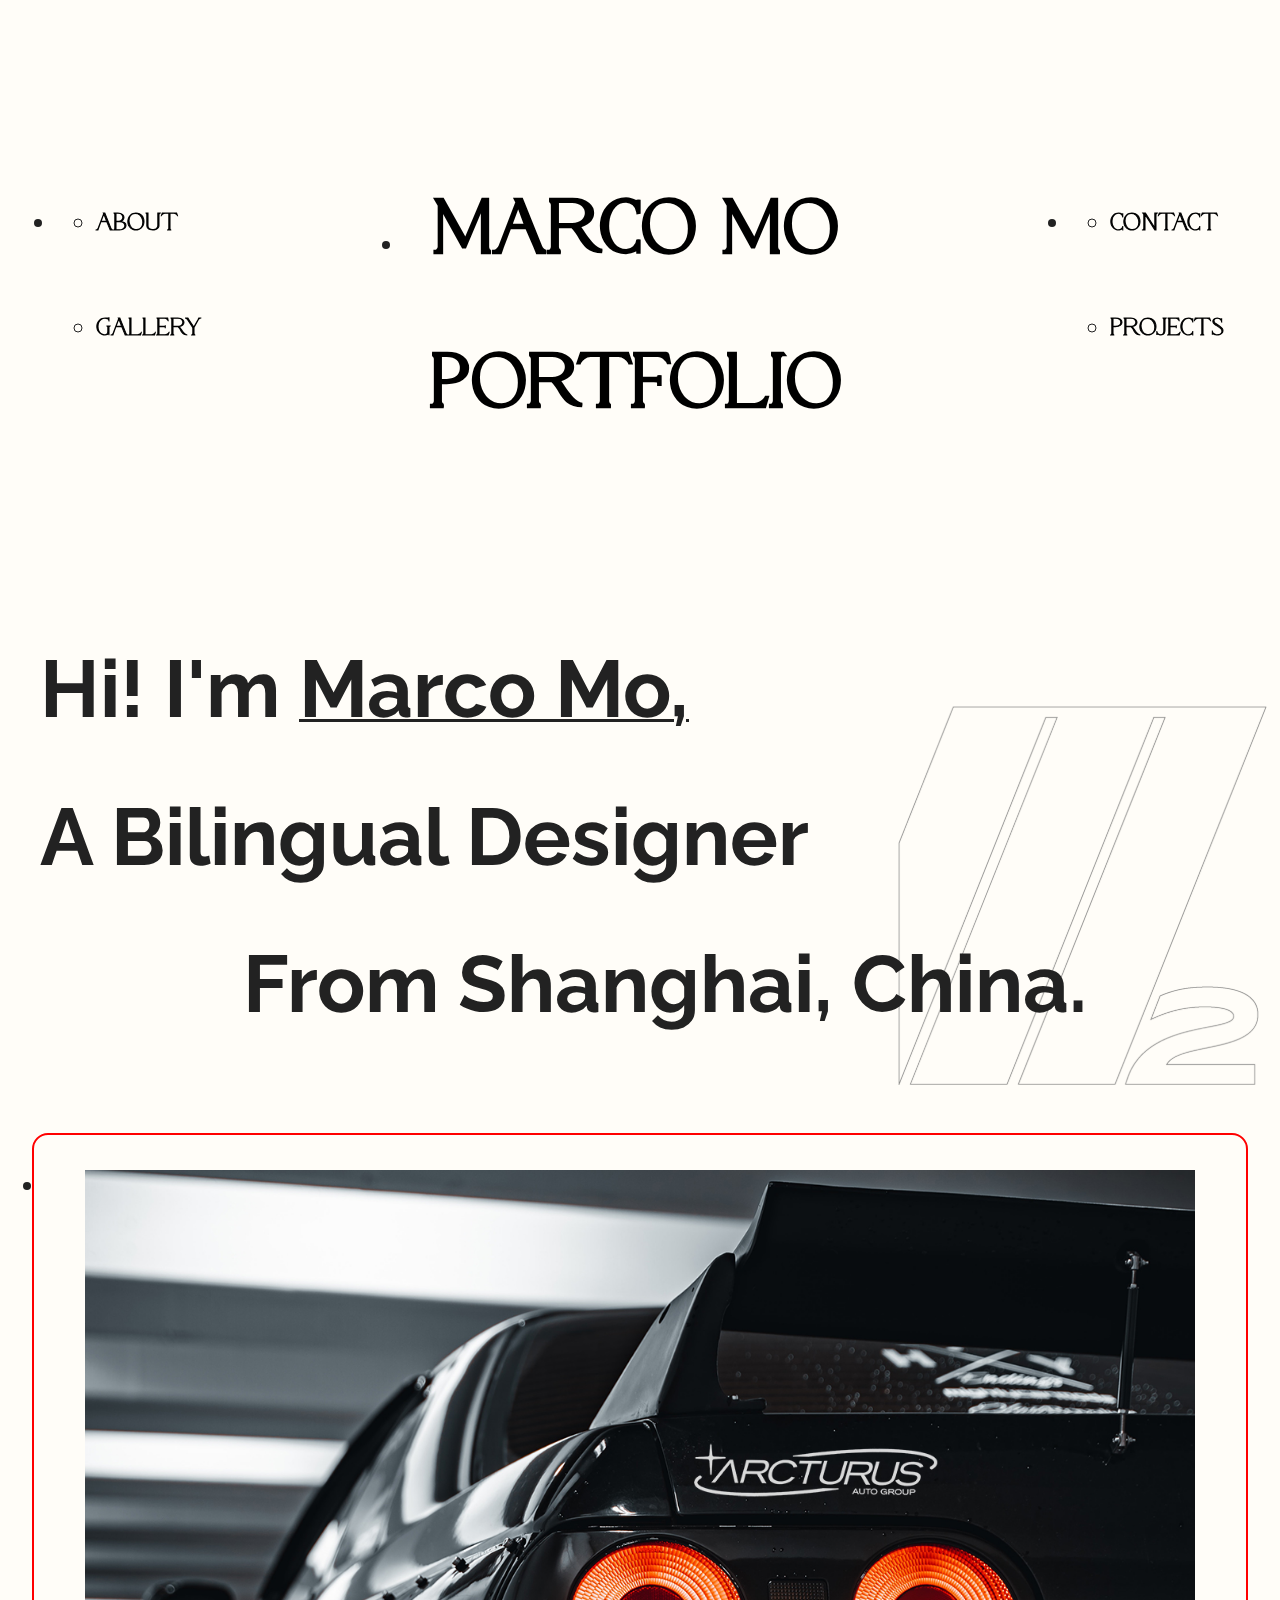
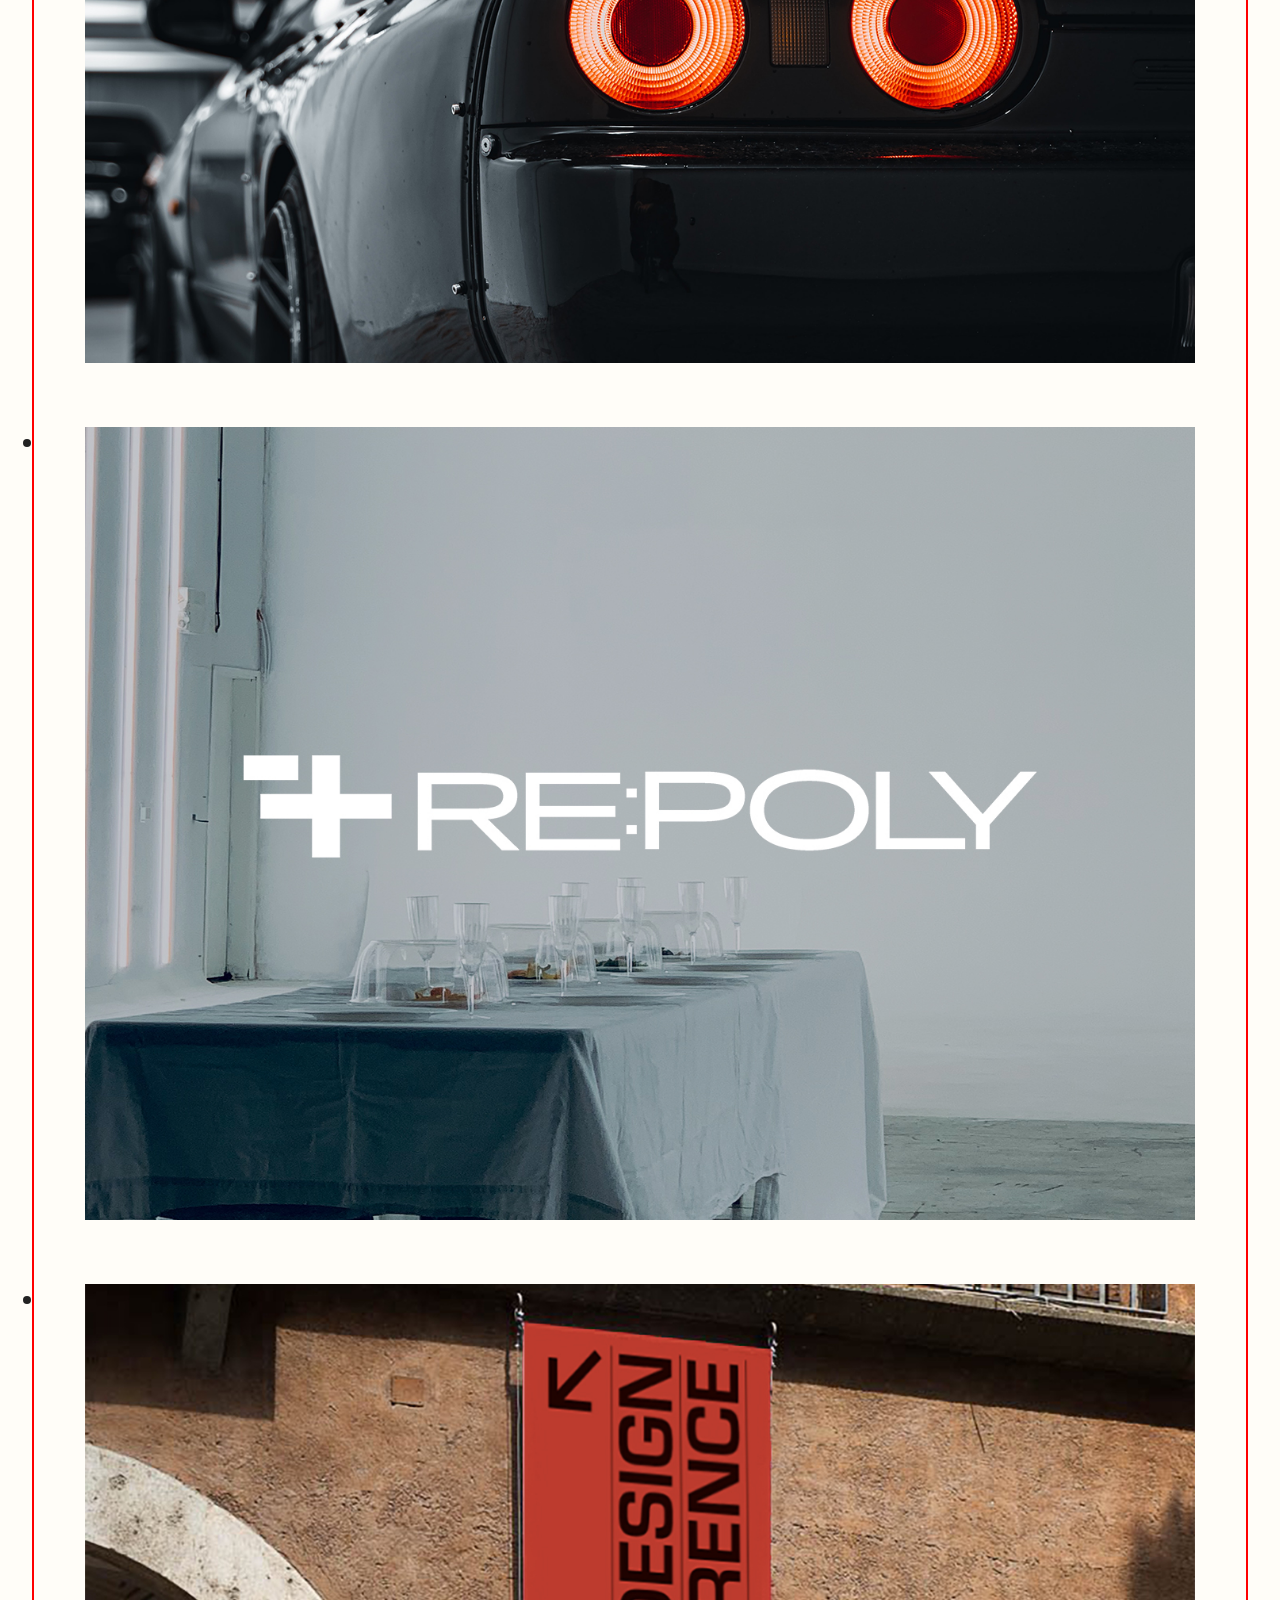
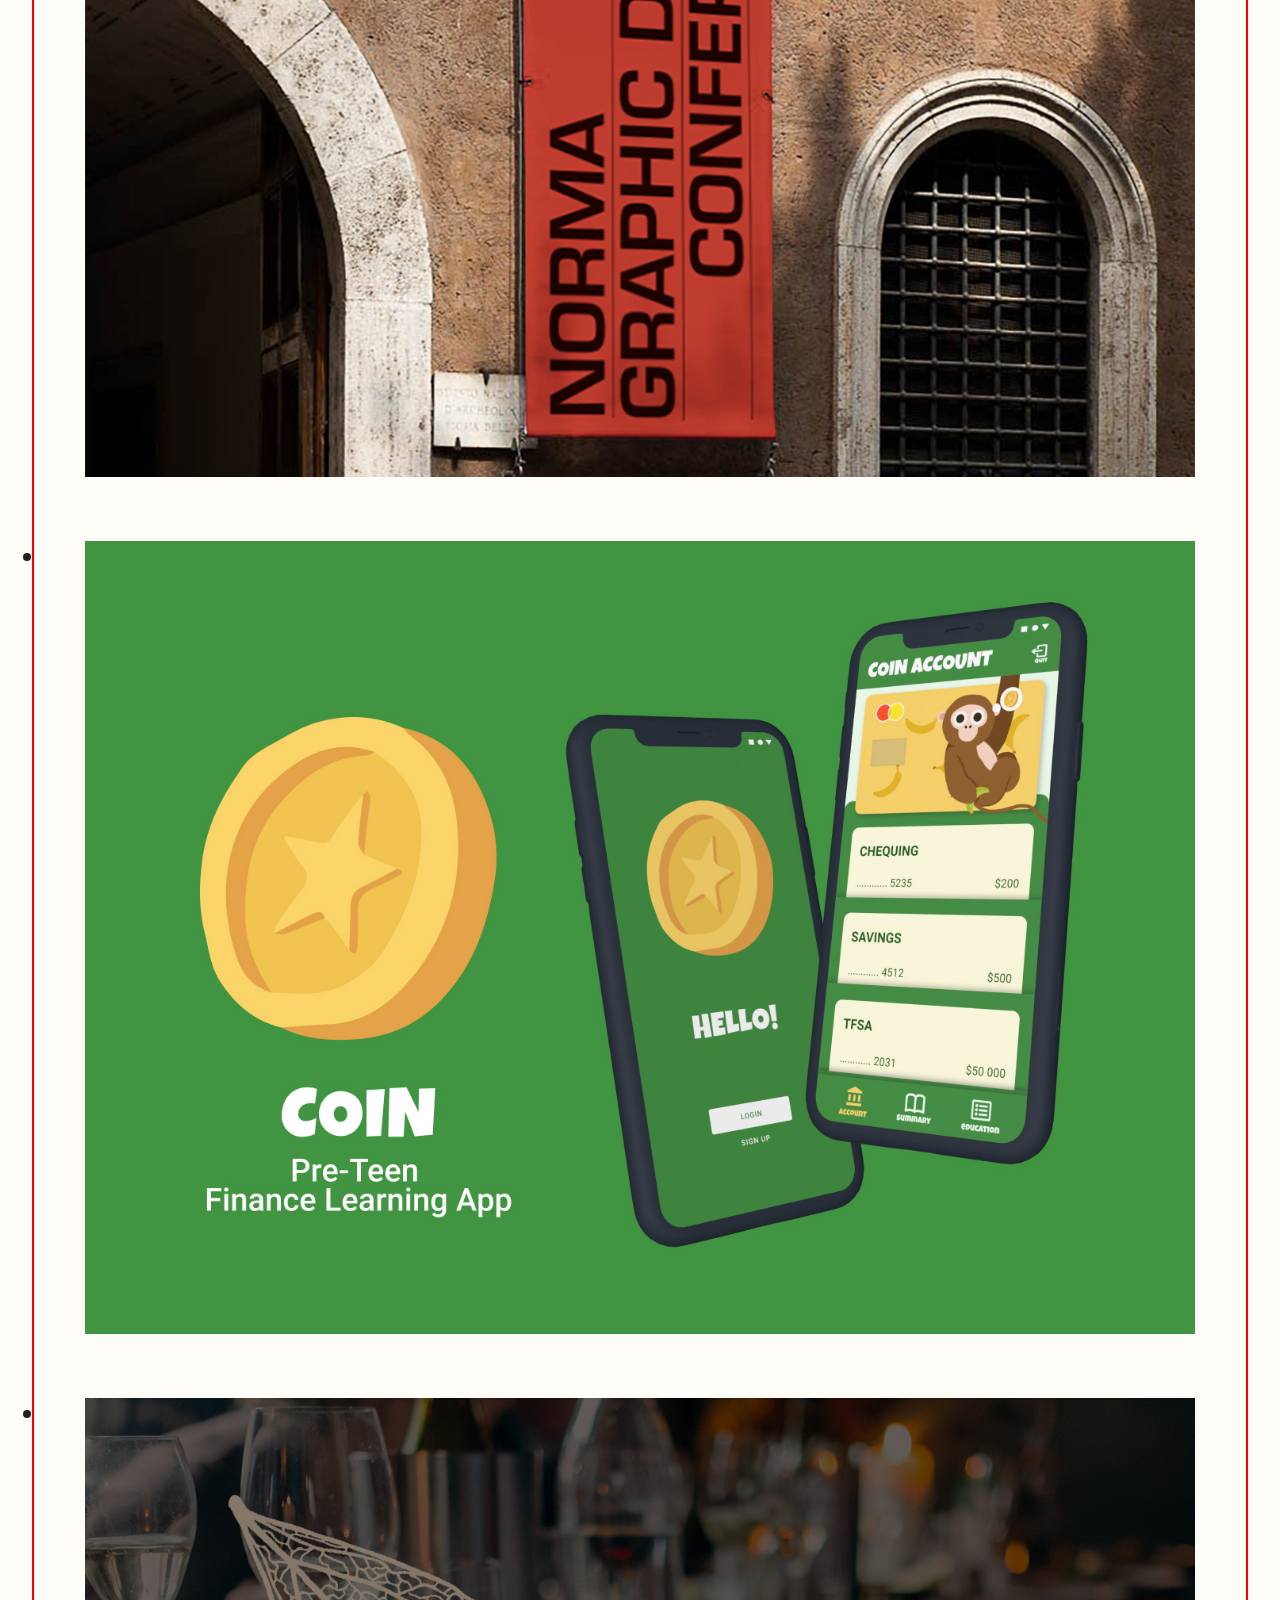
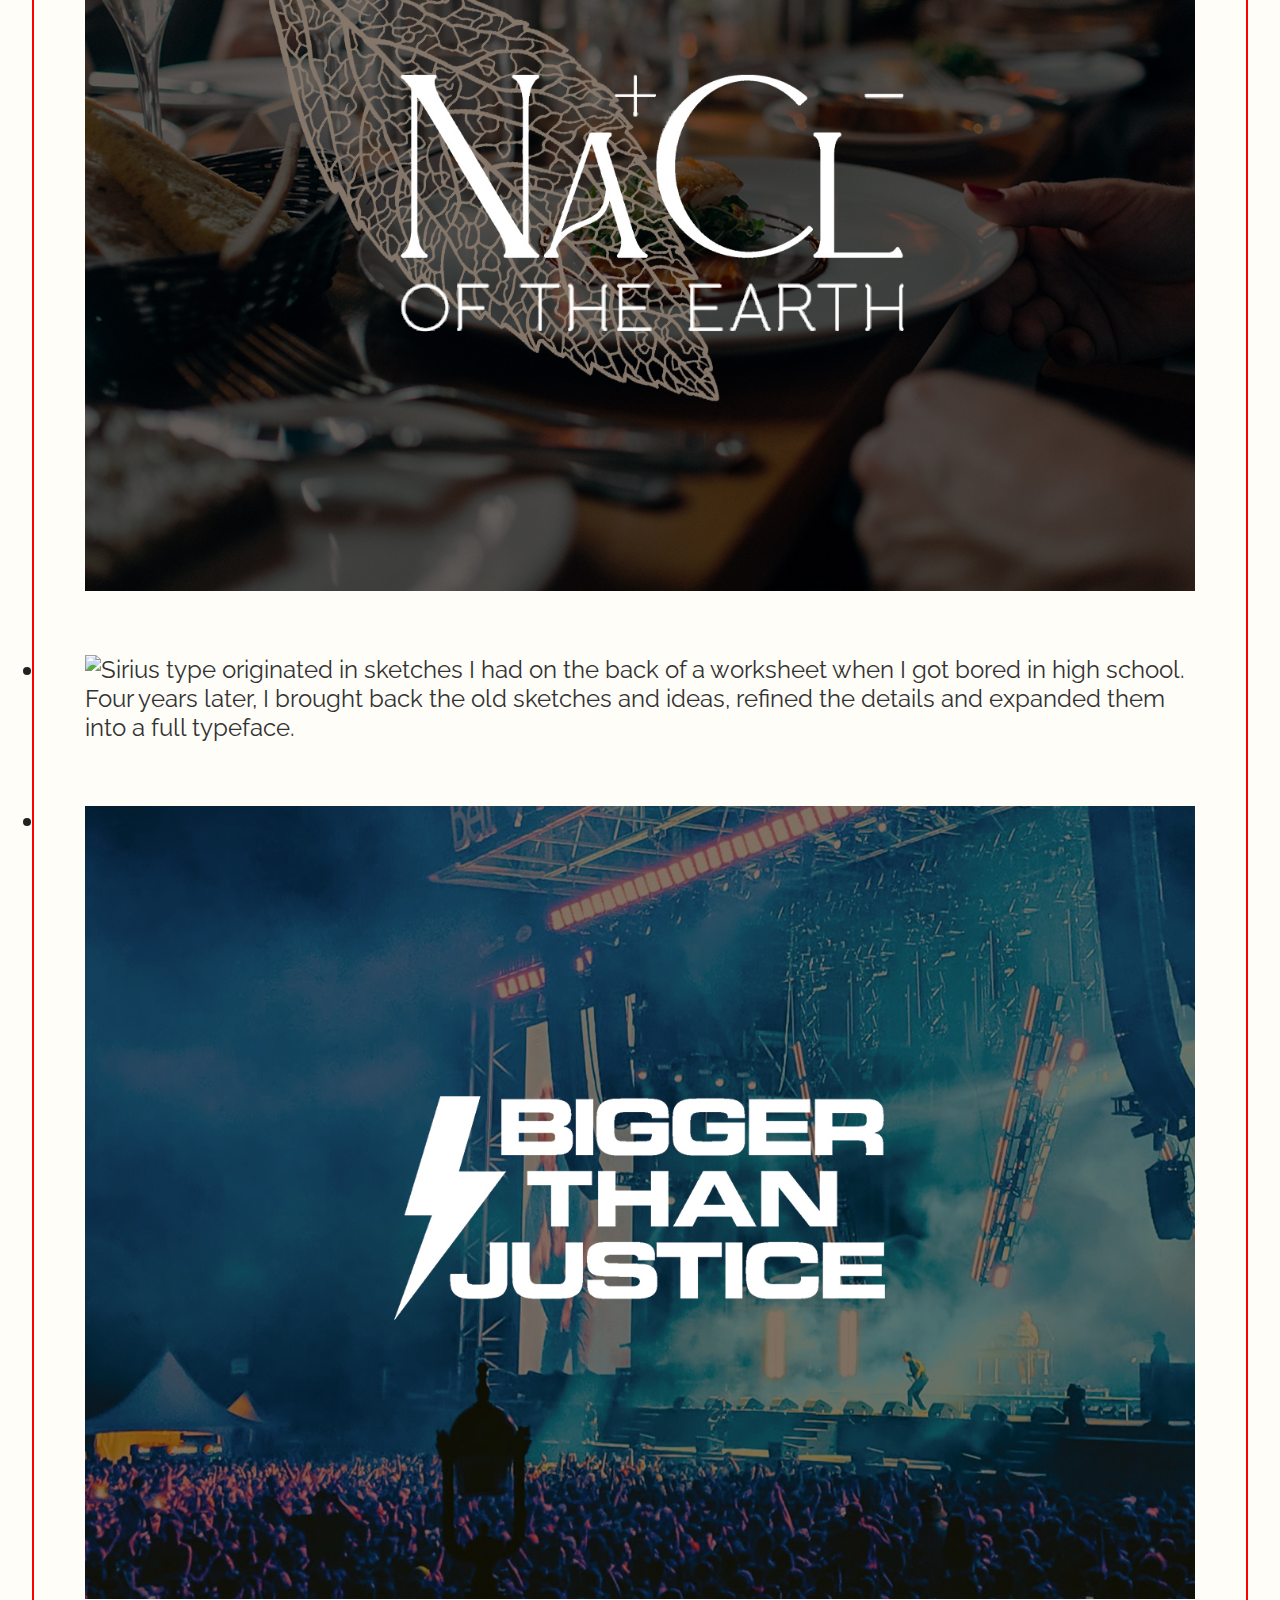
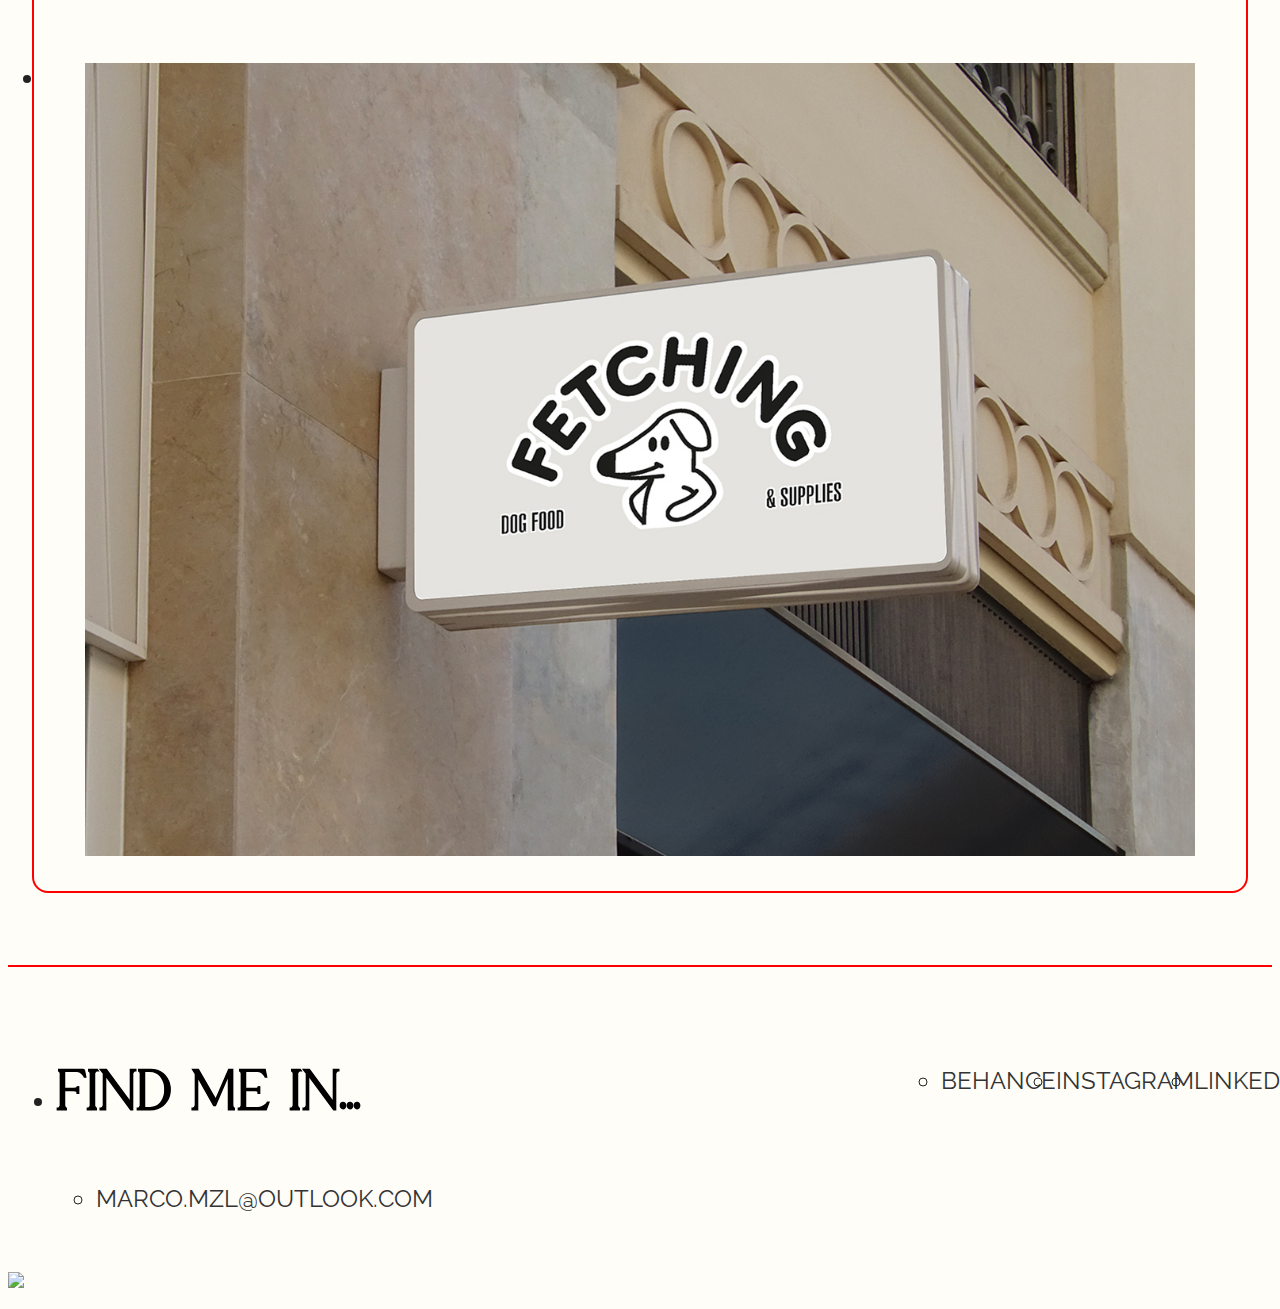
==== commit d08b7f39: "january 2023 updates" ====
--- a/index.html
+++ b/index.html
@@ -2,9 +2,8 @@
 <html lang="en">
 
 <head>
-  <title>Marco Mo Vancouver Chinese Designer | Portfolio Site</title>
-  <meta name="description"
-    content="Portfolio website for chinese designer, Marco Mo">
+  <title>Marco Mo Vancouver Chinese Graphic Designer | Portfolio Site</title>
+  <meta name="description" content="Portfolio website for Vancouver Chinese graphic designer, Marco Mo">
   <meta charset="UTF-8">
   <meta name="viewport" content="width=device-width, initial-scale=1.0">
   <meta property="og:image" content="screenshot.jpg">
@@ -26,162 +25,165 @@
 </head>
 
 <body>
+
+  <div class="work-page-header-wrapper">
+    <section class="work-page-header">
+      <header class="hero-header">
+        <ul class="branding-navigation">
+          <li class="header-navigation-area">
+            <ul class="header-navigation-subarea">
+              <li class="navigation-button"><a href="about.html" class="custom-navigation">About</a></li>
+              <li class="navigation-button"><a href="index.html" class="custom-navigation">Gallery</a></li>
+            </ul>
+          </li>
+          <li class="work-page-wordmark-container"><a href="index.html">
+              <div class="wordmark">
+                <h2 class="wordmark-name">Marco Mo</h2>
+                <h2 class="wordmark-subhead">Portfolio</h2>
+              </div>
+            </a></li>
+          <li class="header-navigation-area">
+            <ul class="header-navigation-subarea">
+              <li class="navigation-button"><a href="index.html" class="custom-navigation">Contact</a></li>
+              <li class="navigation-button"><a href="index.html" class="custom-navigation">Projects</a></li>
+            </ul>
+          </li>
+        </ul>
+      </header>
+
+    </section>
+    <section class="work-page-subheader">
+      <div class="hero-headline-wrapper">
+        <h1 class="hero-headline headline-1">Hi! I'm <span style="text-decoration:underline 3px">Marco Mo,</span></h1>
+        <h1 class="hero-headline headline-2">A Bilingual Designer</h1>
+        <h1 class="hero-headline headline-3">From Shanghai, China.</h1>
+      </div>
+
+    </section>
+  </div>
   <div class="work-page">
-  <section class="work-page-header">
-    <header class="hero-header">
-      <ul class="branding-navigation">
-        <li class="header-navigation-area">
-          <ul class="header-navigation-subarea">
-            <li class="navigation-button"><a href="about.html" class="custom-navigation">About</a></li>
-            <li class="navigation-button"><a href="index.html" class="custom-navigation">Gallery</a></li>
-          </ul>
-        </li>
-        <li class="work-page-wordmark-container"><a href="index.html">
-            <div class="wordmark">
-              <h2 class="wordmark-name">Marco Mo</h2>
-              <h2 class="wordmark-subhead">Portfolio</h2>
-            </div>
-          </a></li>
-        <li class="header-navigation-area">
-          <ul class="header-navigation-subarea">
-            <li class="navigation-button"><a href="index.html" class="custom-navigation">Contact</a></li>
-            <li class="navigation-button"><a href="index.html" class="custom-navigation">Projects</a></li>
-          </ul>
-        </li>
-      </ul>
-    </header>
 
-  </section>
-  <section class="work-page-subheader">
-    <div class="hero-headline-wrapper">
-      <h1 class="hero-headline headline-1">Hi! I'm <span style="text-decoration:underline 3px">Marco Mo,</span></h1>
-      <h1 class="hero-headline headline-2">A Bilingual Designer</h1>
-      <h1 class="hero-headline headline-3">From Shanghai, China.</h1>
-    </div>
+    <main class="work-wrapper">
+      <section class="portfolio">
+        <ul class="grid">
+          <li class="work-page-grid-item">
+            <a href="arcturus-auto-group.html">
+              <figure>
+                <img
+                  src="project-images/arcturus/marco-mo--1h-arcturus-auto-group-branding--automotive-branding-project--black-r32-gtr--auto-group-rear-sticker-on-left 2.jpg"
+                  alt="Modern Branding identity and collateral design for ARCTURUS Auto Group, an auto group named after the brightest star visible from Earth with no disdain among the members and cars.">
+              </figure>
+            </a>
+          </li>
+          <li class="work-page-grid-item">
+            <a href="repoly.html">
+              <figure>
+                <img
+                  src="project-images/repoly/marco-mo--1h-repoly-sustainable-textile-fabric-branding-logo--white-logo-on-image-of-long-table.jpg"
+                  alt=" Branding identity, ux/ui and collateral designs for RE:POLY, a textile company creates sustainable, biodegradable and carbon-neutral textiles from food waste for clothing brands around the world.">
+              </figure>
+            </a>
+          </li>
+          <li class="work-page-grid-item"><a href="nomra.html">
+              <figure>
+                <img
+                  src="project-images/norma/marco-mo--1h-norma-design-conference-booklet-design--norma-branded--long-vertical-flag-beside-classic-red-brick-building-entrance.jpg"
+                  alt="A two-sided poster and stand-alone booklet for Norma, a fictional conference for designers.">
+              </figure>
+            </a>
+          </li>
+          <li class="work-page-grid-item">
+            <a href="coin.html">
+              <figure>
+                <img
+                  src="project-images/coin-app/marco-mo--1h-coin-pre-teen-money-learning-app--hero-page-with-title-coin-icon-login-screen-account-screen.jpg"
+                  alt="The coin is a easy-to-understand banking app designed for the pre-teen age group. The
+                purpose was to develop an interest in Debits and credits. Introduce finance for elementary-aged children. Learn about saving/spending in a fun & positive space.">
+              </figure>
+            </a>
+          </li>
+          <li class="work-page-grid-item">
+            <a href="nacl.html">
+              <figure>
+                <img
+                  src="project-images/nacl-of-the-earth/marco-mo--1h-nacl-of-the-earth-restaurant-menu-design--logo-on-image-of-high-end-aesthetic-restaurant.jpg"
+                  alt="Na+ Cl- (Salt of the Earth) is a fictional Vancouver farm-to-table restaurant. They strive to live up to the name, Salt of the Earth. Genuine. Unpretentious. And flavorful. The menu design features four different designs, one for each season to reflect seasonal ingredients and dishes.">
+              </figure>
+            </a>
+          </li>
+          <li class="work-page-grid-item">
+            <a href="sirius.html">
+              <figure>
+                <img
+                  src="project-images/sirius/marco-mo--1h-sirius-typography-design--modern-italic-san-serif-typeface-font--typeface-sample-on-image.jpg"
+                  alt="Sirius type originated in sketches I had on the back of a worksheet when I got bored in high school. Four years later, I brought back the old sketches and ideas, refined the details and expanded them into a full typeface.">
+              </figure>
+            </a>
+          </li>
+          <li class="work-page-grid-item">
+            <a href="bigger-than-justice.html">
+              <figure>
+                <img
+                  src="project-images/bigger-than-justice/marco-mo--1h-bigger-than-justice-concert-poster--logo-on-image-of-concert-crowds.jpg"
+                  alt="Poster and collateral designs for Bigger Than Justice, a fictional charity music festival featuring hip-pop artists, Lil baby, Kanye West and J-cole to support the Black Lives Matter.">
+              </figure>
+            </a>
+          </li>
+          <li class="work-page-grid-item">
+            <a href="fetching.html">
+              <figure>
+                <img
+                  src="project-images/fetching/marco-mo--1h-fetching-pet-food-and-supply-packaging-design--store-front-logo-mock-up.jpg"
+                  alt="Packaging designs for a pet food and lifestyle brand created by two dog lovers. Premium wet food cans packages, pocket size tin treats and green brand color beds and chewy toys.">
+              </figure>
+            </a>
+          </li>
+        </ul>
+      </section>
+    </main>
 
-  </section>
-  <main class="work-wrapper">
-    <section class="portfolio">
-      <ul class="grid">
-        <li class="work-page-grid-item">
-          <a href="arcturus-auto-group.html">
-            <figure>
-              <img
-                src="project-images/arcturus/marco-mo--1h-arcturus-auto-group-branding--automotive-branding-project--black-r32-gtr--auto-group-rear-sticker-on-left 2.jpg"
-                alt="ARCTURUS A.G is an auto group named after the brightest star visible from Earth. The club welcomes enthusiasts from different car cultures. All members and their car builds are accepted as equally bright stars and respected without regard to their car or its value. The club also organizes car meets and track days to promote and support car culture and road safety.
-                ">
-            </figure>
-          </a>
-        </li>
-        <li class="work-page-grid-item">
-          <a href="repoly.html">
-            <figure>
-              <img
-                src="project-images/repoly/marco-mo--1h-repoly-sustainable-textile-fabric-branding-logo--white-logo-on-image-of-long-table.jpg"
-                alt="More than 1 billion tons of food is wasted every year around the world. At the same time, polyester fabric releases microplastics as they are used and washed over time. RE:POLY is a textile company that offers a better alternative to help solve both problems. RE:POLY creates sustainable, biodegradable and carbon-neutral textiles from food waste for clothing brands around the world.">
-            </figure>
-          </a>
-        </li>
-        <li class="work-page-grid-item"><a href="nomra.html">
-            <figure>
-              <img
-                src="project-images/norma/marco-mo--1h-norma-design-conference-booklet-design--norma-branded--long-vertical-flag-beside-classic-red-brick-building-entrance.jpg"
-                alt="A two-sided poster and stand-alone booklet for Norma, a fictional conference for designers. The brief design challenge in this student project was to correct typographic inconsistencies, and formatting errors, and to establish a strong sense of hierarchy that helps viewers easily navigate the event details.">
-            </figure>
-          </a>
-        </li>
-        <li class="work-page-grid-item">
-          <a href="coin.html">
-            <figure>
-              <img
-                src="project-images/coin-app/marco-mo--1h-coin-pre-teen-money-learning-app--hero-page-with-title-coin-icon-login-screen-account-screen.jpg"
-                alt="The coin is a easy-to-understand banking software designed for the pre-teen age group. The
-                purpose was to develop an interest in Debits and credits. Introduce finance for elementary-aged children. Learn about saving/spending in a fun & positive space.">
-            </figure>
-          </a>
-        </li>
-        <li class="work-page-grid-item">
-          <a href="nacl.html">
-            <figure>
-              <img
-                src="project-images/nacl-of-the-earth/marco-mo--1h-nacl-of-the-earth-restaurant-menu-design--logo-on-image-of-high-end-aesthetic-restaurant.jpg"
-                alt="Na+ Cl- (Salt of the Earth) is a fictional Vancouver farm-to-table restaurant. They strive to live up to the name, Salt of the Earth. Genuine. Unpretentious. And flavorful. The menu design features four different designs, one for each season to reflect seasonal ingredients and dishes.">
-            </figure>
-          </a>
-        </li>
-        <li class="work-page-grid-item">
-          <a href="sirius.html">
-            <figure>
-              <img
-                src="project-images/sirius/marco-mo--1h-sirius-typography-design--modern-italic-san-serif-typeface-font--typeface-sample-on-image.jpg"
-                alt="Sirius type originated in sketches I had on the back of a worksheet when I got bored in high school. Four years later, I brought back the old sketches and ideas, refined the details and expanded them into a full typeface.">
-            </figure>
-          </a>
-        </li>
-        <li class="work-page-grid-item">
-          <a href="bigger-than-justice.html">
-            <figure>
-              <img
-                src="project-images/bigger-than-justice/marco-mo--1h-bigger-than-justice-concert-poster--logo-on-image-of-concert-crowds.jpg"
-                alt="Bigger Than Justice is a fictional charity music festival featuring hip-pop artists, Lil baby, Kanye West and J-cole. Each is committed to supporting the Black Lives Matter and the festival donates all proceeds to the movement.">
-            </figure>
-          </a>
-        </li>
-        <li class="work-page-grid-item">
-          <a href="fetching.html">
-            <figure>
-              <img
-                src="project-images/fetching/marco-mo--1h-fetching-pet-food-and-supply-packaging-design--store-front-logo-mock-up.jpg"
-                alt="etching is a pet food and lifestyle brand created by two dog lovers, The Beryls. They see the health and well-being of dogs as their priorities and use professional knowledge to create healthy recipes and quality products at affordable prices.">
-            </figure>
-          </a>
-        </li>
-      </ul>
-    </section>
-  </main>
+    <ul class="global-footer">
+      <li class="footer-item-1">
+        <h3>FIND ME IN...</h3>
+        <ul class="socials-list">
+          <li class="social-item"><a href="javascript:void(0)">Marco.mzl@outlook.com</a></li>
+        </ul>
+      <li class="footer-item-3">
+        <ul class="socials-list">
+          <li class="social-item"><a href="https://www.behance.net/marcomzl" target="_blank">behance</a></li>
+          <li class="social-item"><a href="https://www.instagram.com/marxx_mzl/" target="_blank">instagram</a></li>
+          <li class="social-item"><a href="https://www.linkedin.com/in/marcomo071/" target="_blank">linkedin</a></li>
+        </ul>
+      </li>
+    </ul>
+    <div id="myID" class="bottomMenu hide"><a href="project-2.html">Next Project</a></div>
+    <div id="ghostanimation" class="ghost"><img src="cactus.svg" /></div>
+    <script type="text/javascript">
+      function ShowHideDiv(btnGhost) {
+        var GhostStyle = document.getElementById("ghostanimation");
+        if (btnGhost.value == "Hide Ghost") {
+          GhostStyle.style.display = "none";
+          btnGhost.value = "Play Ghost";
+        } else {
+          GhostStyle.style.display = "block";
+          btnGhost.value = "Hide Ghost";
+        }
+      }
+    </script>
+    <script type="text/javascript">
+      myID = document.getElementById("myID");
 
-  <ul class="global-footer">
-    <li class="footer-item-1">
-      <h3>FIND ME IN...</h3>
-      <ul class="socials-list">
-        <li class="social-item"><a href="javascript:void(0)">Marco.mzl@outlook.com</a></li>
-      </ul>
-    <li class="footer-item-3">
-      <ul class="socials-list">
-        <li class="social-item"><a href="https://www.behance.net/marcomzl" target="_blank">behance</a></li>
-        <li class="social-item"><a href="https://www.instagram.com/marxx_mzl/" target="_blank">instagram</a></li>
-        <li class="social-item"><a href="https://www.linkedin.com/in/marcomo071/" target="_blank">linkedin</a></li>
-      </ul>
-    </li>
-  </ul>
-  <div id="myID" class="bottomMenu hide"><a href="project-2.html">Next Project</a></div>
-  <div id="ghostanimation" class="ghost"><img src="cactus.svg" /></div>
-  <script type="text/javascript">
-    function ShowHideDiv(btnGhost) {
-      var GhostStyle = document.getElementById("ghostanimation");
-      if (btnGhost.value == "Hide Ghost") {
-        GhostStyle.style.display = "none";
-        btnGhost.value = "Play Ghost";
-      } else {
-        GhostStyle.style.display = "block";
-        btnGhost.value = "Hide Ghost";
-      }
-    }
-  </script>
-  <script type="text/javascript">
-    myID = document.getElementById("myID");
+      var myScrollFunc = function () {
+        var y = window.scrollY;
+        if (y >= 800) {
+          myID.className = "bottomMenu show"
+        } else {
+          myID.className = "bottomMenu hide"
+        }
+      };
 
-    var myScrollFunc = function () {
-      var y = window.scrollY;
-      if (y >= 800) {
-        myID.className = "bottomMenu show"
-      } else {
-        myID.className = "bottomMenu hide"
-      }
-    };
-
-    window.addEventListener("scroll", myScrollFunc);
-  </script>
+      window.addEventListener("scroll", myScrollFunc);
+    </script>
 
 </body>
 
--- a/style.css
+++ b/style.css
@@ -85,6 +85,7 @@
   background-size: cover;
   background-position: 0% -1.75%;
   background-attachment: fixed;
+  min-height: 100vh;
 }
 
 ::selection {
@@ -152,7 +153,8 @@
   text-decoration: none;
   color: var(--hyperlink-color);
 }
-
+a:link    { color: var(--hyperlink-color); }    /* unvisited links */
+a:visited { color: var(--hyperlink-color);}   /* visited links   */
 a:hover {
   color: var(--hover-color);
 }
@@ -161,6 +163,9 @@
   color: var(--hover-color);
   /* Tap on mobile */
 }
+
+
+
 
 .navigation-arrow {
   color: #555555;
@@ -255,27 +260,32 @@
 ██   ██ ███████ ██   ██  ██████  
                                  
 */
-
-.work-page-header {
-  min-height: 20vh;
+.work-page-header-wrapper { }
+.work-page-header { min-height: 20vh;
   display: flex;
   flex-direction: column;
   position: -webkit-sticky;
   position: sticky;
   top: 0;
+  /* z-index: -50; */
+
 }
 
 .work-page-subheader {
   padding: 5rem 2rem 0rem 2rem;
   width: 100%;
-  min-height: 65vh;
+  min-height: 60vh;
   display: flex;
   align-items: flex-end;
   justify-content: flex-start;
+ 
   background: url(hero-elements/marco-mo-logo-08-2.svg);
   background-repeat: no-repeat;
   background-position: bottom right;
   background-size: 30%;
+
+  /* z-index: 50; */
+
 
 
 }
@@ -306,7 +316,7 @@
 }
 
 .work-page-wordmark-container {
-  width: 30%;
+ 
   padding: 2.75vh;
   text-align: center;
 }
@@ -378,8 +388,7 @@
 
 
 
-.global-footer,
-.about {
+.global-footer {
   display: grid;
   grid-template-columns: repeat(4, 1fr);
   /*grid-gap: 3rem;
@@ -388,26 +397,33 @@
   padding: 1rem 1rem;
 }
 
+.about {
+  display: grid;
+  grid-template-columns: 1fr;
+  padding: 1rem 1rem;
+}
+
+
 .global-footer {
   border-top: 2px solid red;
 }
 
-.description {		
-  display: grid;		
-  grid-template-columns: repeat(1, 1fr);	
-  width: 95vh;	
-  /*grid-gap: 3rem;		
-  min-height: 20vh;*/			
-  padding: 1rem 3rem;
-}
-
-.footer-item-1,
+
+
+.footer-item-1 {
+  grid-column: 1 / 2;
+  grid-row: 1 / 4;
+}
+
 .about-item-1 {
   grid-column: 1 / 2;
-  grid-row: 1 / 4;
-}
-
-.footer-item-2,
+  grid-row: 1 / 2;
+}
+.footer-item-2 {
+  grid-column: 1 / 2;
+  grid-row: 2 / 3;
+}
+
 .about-item-2 {
   grid-column: 1 / 2;
   grid-row: 2 / 3;
@@ -460,9 +476,7 @@
   height: 15vh;
   justify-content: space-between;
   align-items: center;
-  padding: 1rem 3rem 1rem 3rem;
-  /*position: -webkit-sticky;
-  position: sticky;*/
+  padding: 2rem 6rem 1rem 6rem;
   top: 0;
 }
 
@@ -473,7 +487,9 @@
   -webkit-text-stroke-width: 1px;
   -webkit-text-stroke-color: #555555;
 }
-
+.project-page-navigation-item:hover {
+  -webkit-text-stroke-color: #ff0000;
+}
 .project-page-logo {
   width: 7%;
 }
@@ -491,7 +507,7 @@
 /* Sidebar */
 .project-aside {
   width: 100%;
-  padding: 4rem 3rem 1rem 3rem;
+  padding: 4rem 6rem 1rem 6rem;
   display: flex;
   flex-direction: column;
 }
@@ -506,7 +522,7 @@
 }
 
 .arrow {
-  padding-right: 1rem;
+  padding: 0rem 3rem;
 }
 
 .project-image {
@@ -517,7 +533,11 @@
   justify-content: center;
   margin: 1vh;
 }
-
+.project-video {
+  display: flex;
+  align-items: center;
+  justify-content: center;
+}
 	
 .project-info span {
   font-size: 3rem;
@@ -528,10 +548,7 @@
   background:var(--background-color);
 }
 
-.about-image {
-  font-size: 14rem;
-  width: 60%;
-}
+
 
 
 /* Main Project Image Area */
@@ -557,7 +574,9 @@
 
 
 
-
+/* EVERYTHING ABOVE THIS LINE IS FOR MOBILE */
+
+/* EVERYTHING BELOW THIS LINE IS FOR LARGER DEVICES */
 
 
 
@@ -581,8 +600,10 @@
 
 /* Small devices (landscape phones, 576px and up) */
 @media (min-width: 576px) {
+
   h1 {
     font-size: 3.75rem;
+ 
   }
   h2 {
     font-size: 2rem;
@@ -594,19 +615,12 @@
 
 /* Medium devices (tablets, 768px and up) */
 @media (min-width: 768px) {
-  /*h1 {
-    font-size: 5rem;
-  }
-  h2 {
-    font-size: 2.5rem;
-  }
-  h3 {
-    font-size: 1.625rem;
-  }*/
+
 }
 
 /* Large devices (desktops, 992px and up) */
 @media (min-width: 992px) {
+
 
   h1 {
     font-size: 5rem;
@@ -656,16 +670,27 @@
     grid-template-columns: 1fr 1fr 1fr;
   }
 
-  .footer-item-1,
+  .footer-item-1 {
+    grid-column: 1 / 2;
+    grid-row: 1 / 2;
+  }
+
+  .footer-item-2{
+    grid-row: 1 / 2;
+    grid-column: 2 / 3;
+  }
+
   .about-item-1 {
     grid-column: 1 / 2;
     grid-row: 1 / 2;
   }
-
-  .footer-item-2,
   .about-item-2 {
+
+    grid-column: 2 / 4;
     grid-row: 1 / 2;
-    grid-column: 2 / 3;
+    align-self: end;
+    padding: 2rem;
+
   }
 
   .footer-item-3,
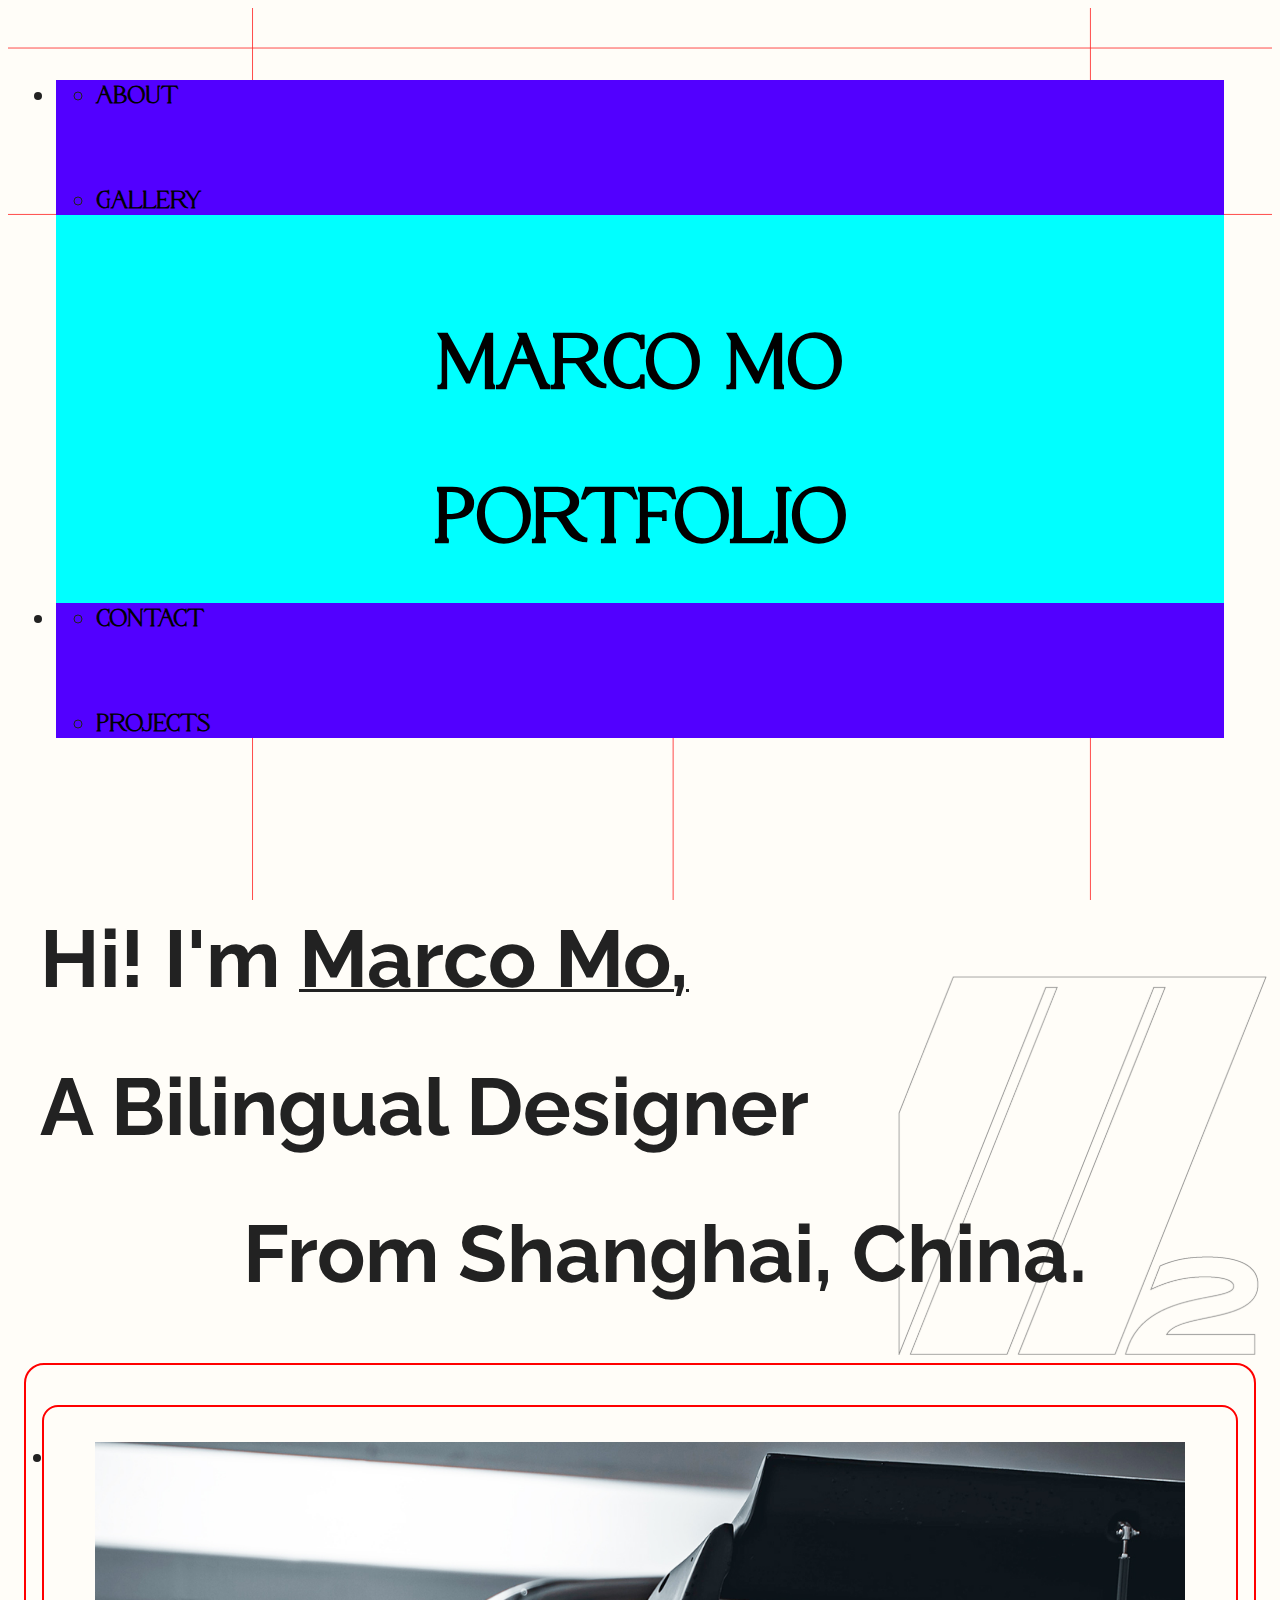
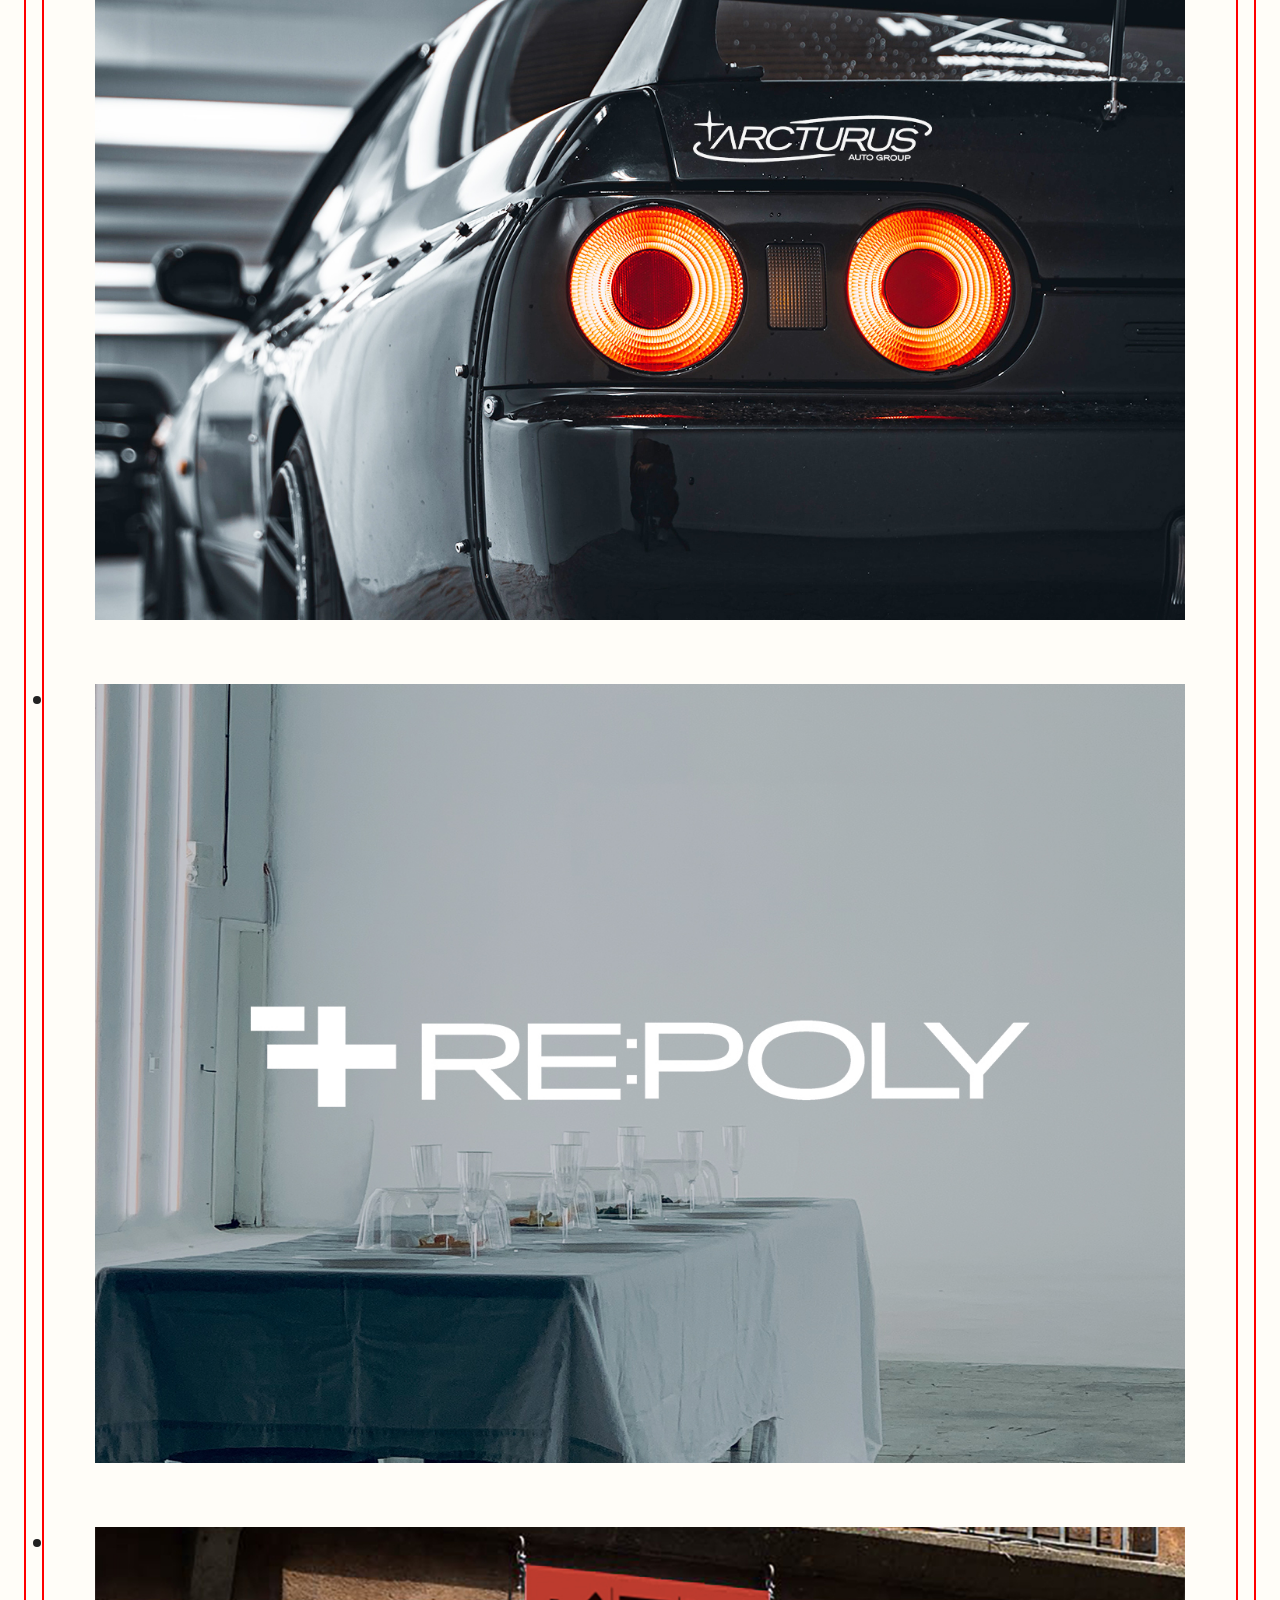
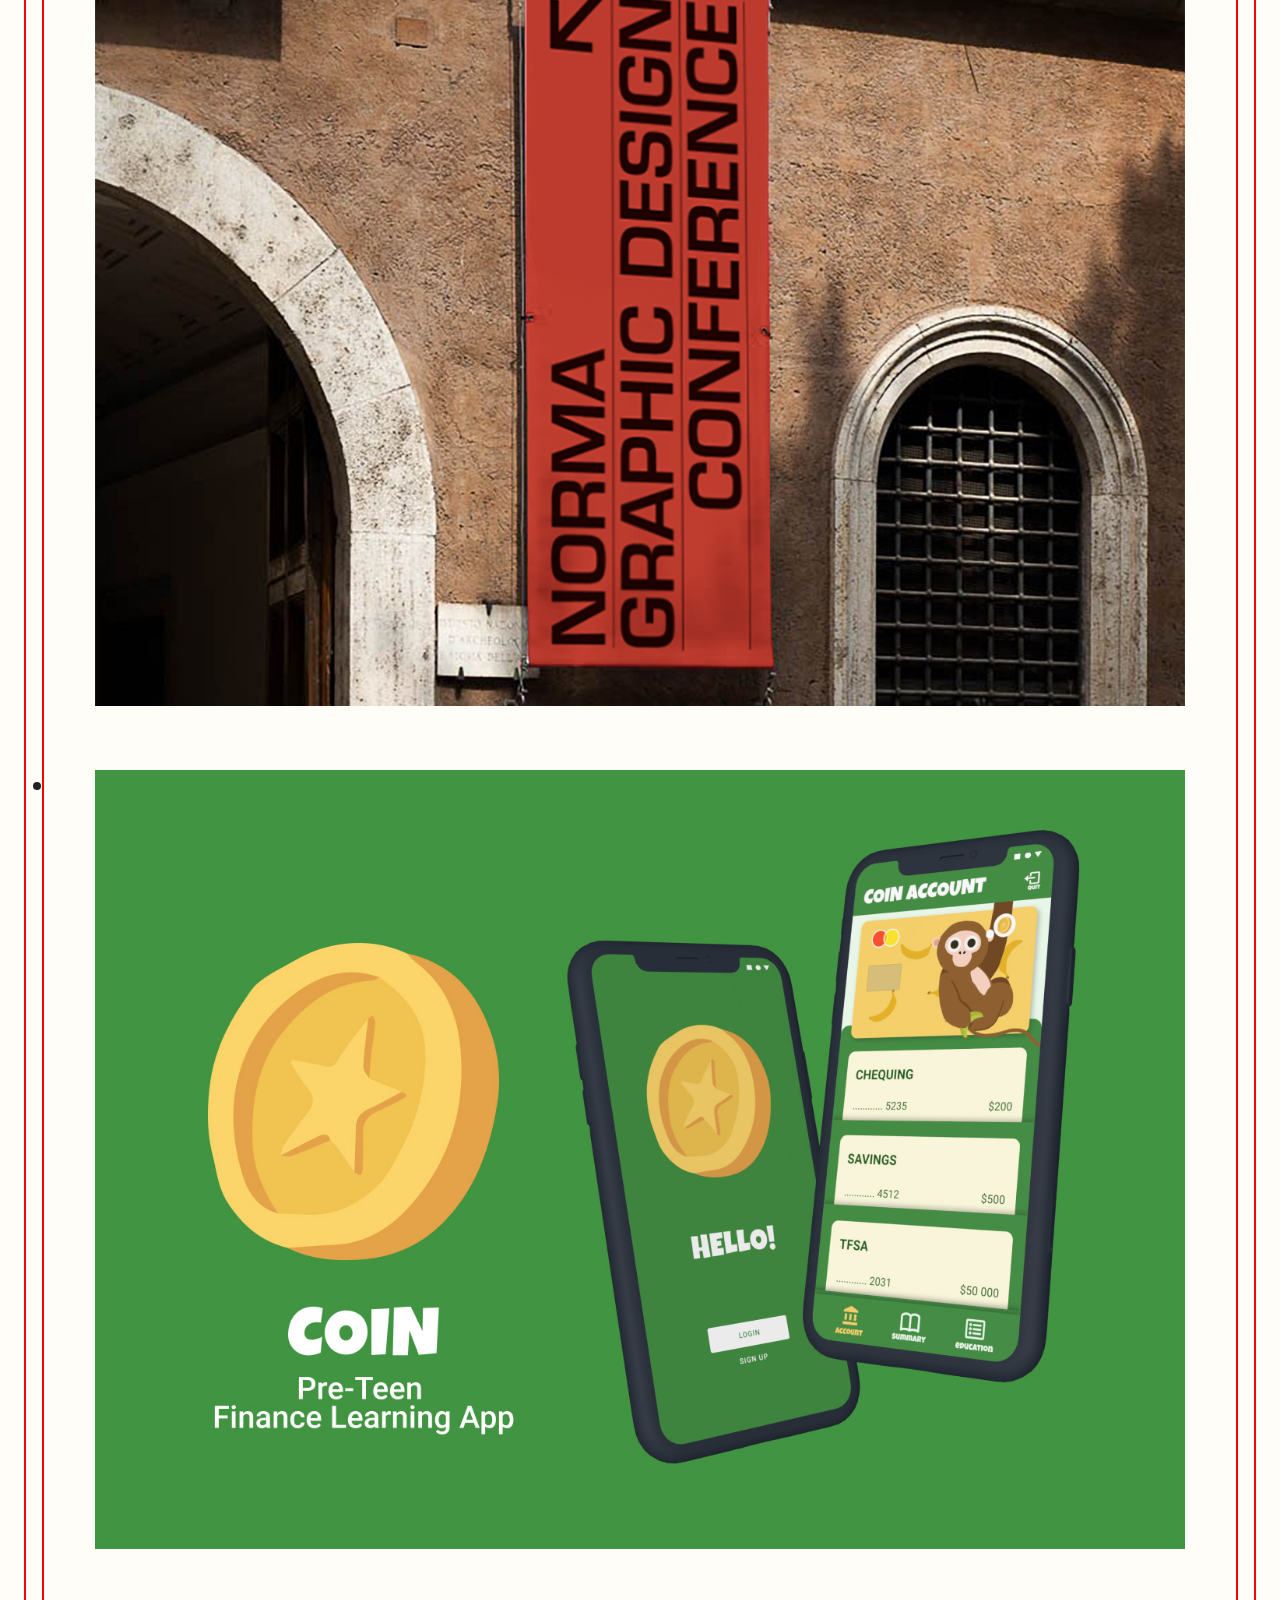
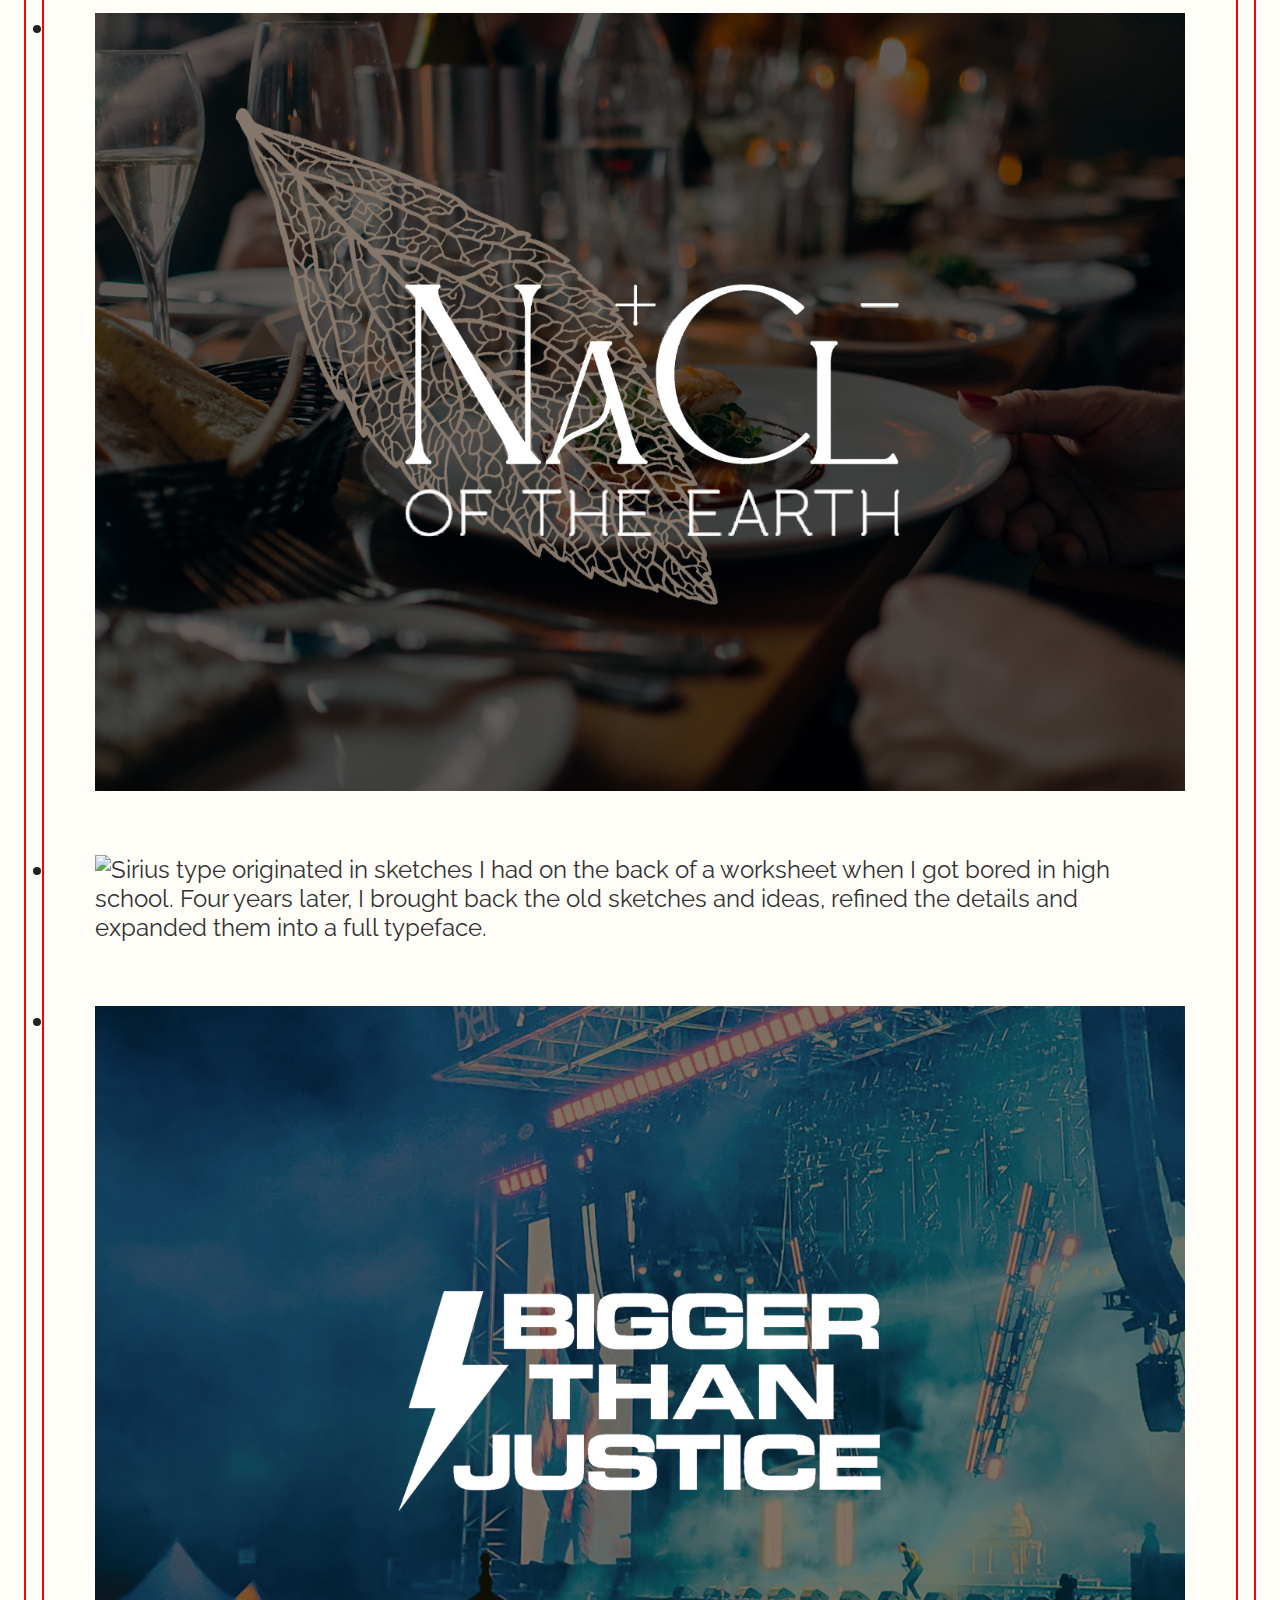
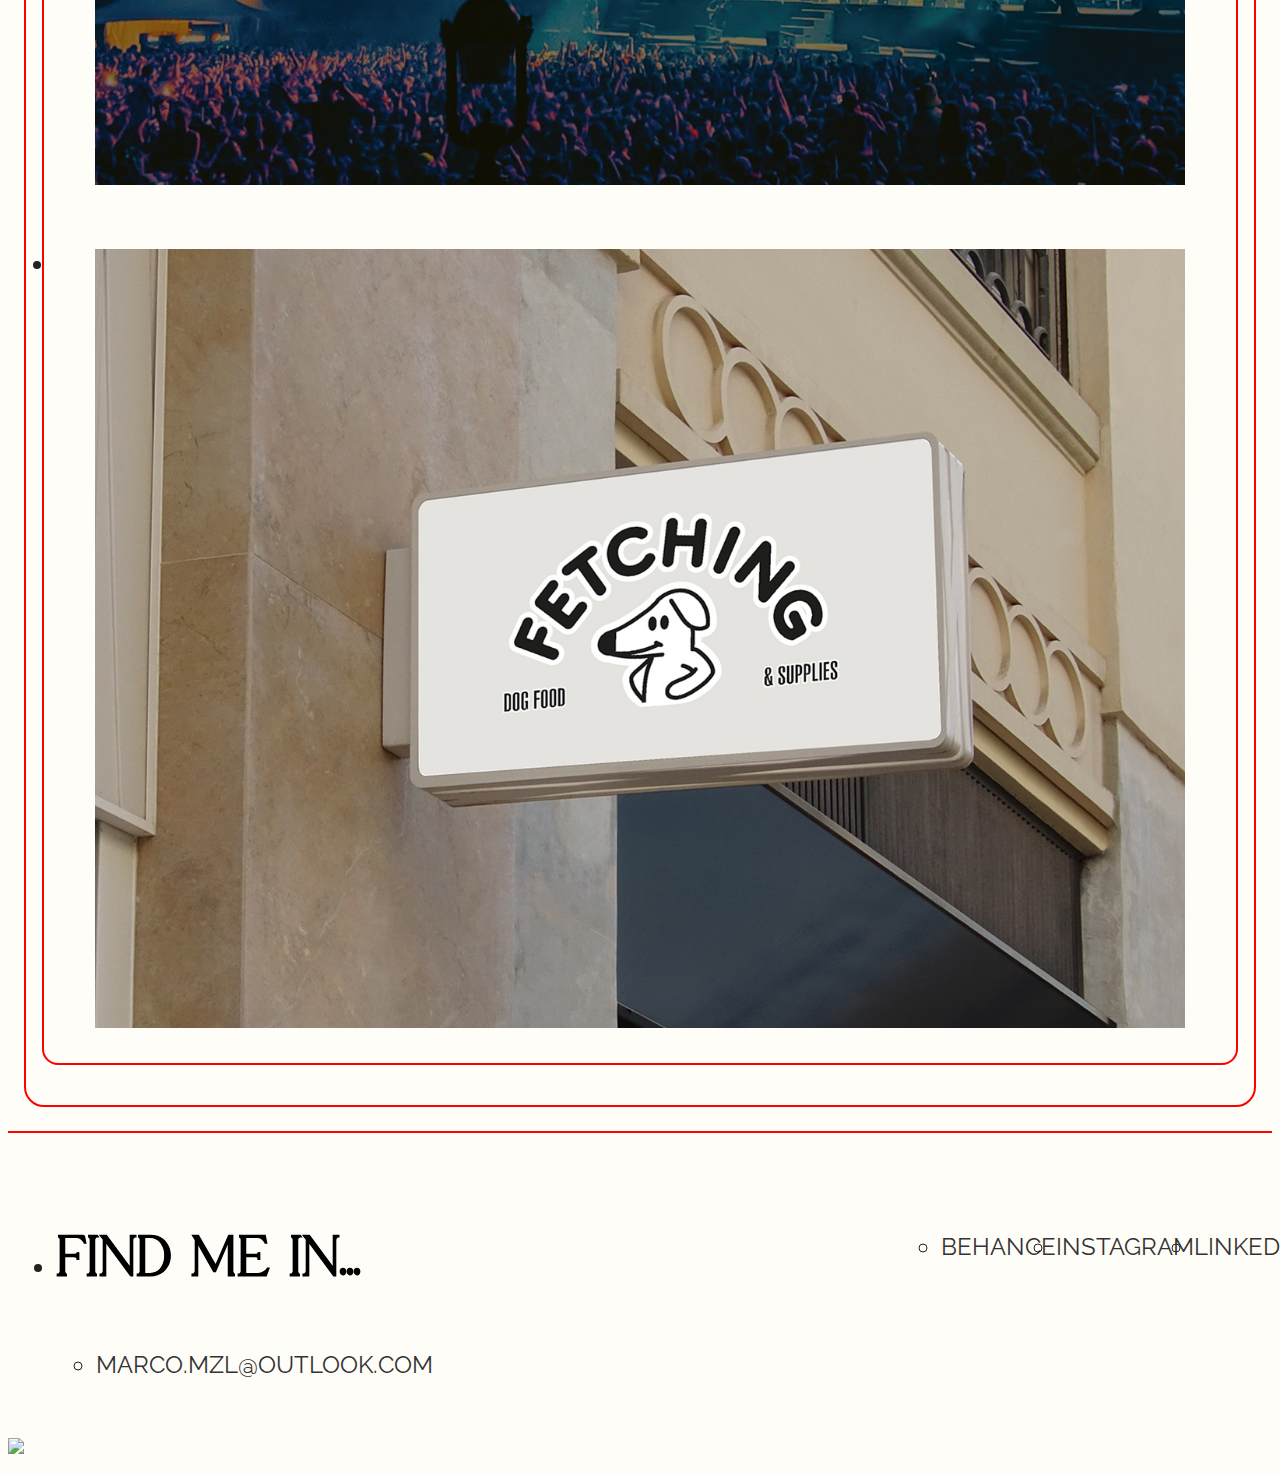
==== commit 65f74fa6: "adjustments1" ====
--- a/index.html
+++ b/index.html
@@ -30,7 +30,7 @@
     <section class="work-page-header">
       <header class="hero-header">
         <ul class="branding-navigation">
-          <li class="header-navigation-area">
+          <li class="header-navigation-area about-gallery">
             <ul class="header-navigation-subarea">
               <li class="navigation-button"><a href="about.html" class="custom-navigation">About</a></li>
               <li class="navigation-button"><a href="index.html" class="custom-navigation">Gallery</a></li>
@@ -42,7 +42,7 @@
                 <h2 class="wordmark-subhead">Portfolio</h2>
               </div>
             </a></li>
-          <li class="header-navigation-area">
+          <li class="header-navigation-area contact-projects">
             <ul class="header-navigation-subarea">
               <li class="navigation-button"><a href="index.html" class="custom-navigation">Contact</a></li>
               <li class="navigation-button"><a href="index.html" class="custom-navigation">Projects</a></li>
--- a/style.css
+++ b/style.css
@@ -71,7 +71,7 @@
 body {
   font-family: var(--body-typeface);
   color: var(--primary-text-color);
-  font-size: 1.5rem;
+  font-size: 1.125rem;
   display: flex;
   flex-direction: column;
   min-height: 100vh;
@@ -79,7 +79,7 @@
 }
 
 
-.work-page {
+.work-page-header-wrapper{
   background: url(hero-elements/redlines.svg);
   background-repeat: no-repeat;
   background-size: cover;
@@ -116,14 +116,14 @@
 */
 
 h1 {
-  font-size: 3rem;
+  font-size: 2.05rem;
   font-family: var(--heading-typeface);
   /*margin-bottom: 1rem;*/
   color: var(--baby-powder);
 }
 
 h2 {
-  font-size: 2.25rem;
+  font-size: 3.5rem;
   font-family: var(--heading-typeface);
   margin-bottom: 1rem;
   color: var(--baby-powder);
@@ -221,14 +221,18 @@
 */
 
 .work-wrapper {
-  padding: 1rem;
+  padding: 0.5rem;
+  margin: 0.5rem 1rem;
   flex: 1;
+  border: 2px solid red;
+  border-radius: 20px;
 }
 
 /* Padding around work grid and project page */
 .portfolio,
 .project-wrapper {
-  padding: .25rem
+  padding: .25rem;
+  
 }
 
 /* Defining the work page grid */
@@ -260,7 +264,6 @@
 ██   ██ ███████ ██   ██  ██████  
                                  
 */
-.work-page-header-wrapper { }
 .work-page-header { min-height: 20vh;
   display: flex;
   flex-direction: column;
@@ -272,7 +275,7 @@
 }
 
 .work-page-subheader {
-  padding: 5rem 2rem 0rem 2rem;
+  padding: 5rem 1rem 0rem 1rem;
   width: 100%;
   min-height: 60vh;
   display: flex;
@@ -282,7 +285,7 @@
   background: url(hero-elements/marco-mo-logo-08-2.svg);
   background-repeat: no-repeat;
   background-position: bottom right;
-  background-size: 30%;
+  background-size: contain;
 
   /* z-index: 50; */
 
@@ -294,7 +297,7 @@
   display: flex;
   flex-direction: row;
   justify-content: space-between;
-  padding: 3rem 3rem 1rem 3rem;
+  padding: 3rem 1rem 1rem 1rem;
   align-items: center;
   width: 100%;
   /*height: 25vh;*/
@@ -303,6 +306,7 @@
 .header-navigation-area {
   
 }
+
 
 .header-navigation-subarea {
   font-family: var(--heading-typeface);
@@ -313,12 +317,15 @@
   min-height: 15vh;
   -webkit-text-fill-color: #000000;
   -webkit-text-stroke: 1px #000000;
+  background-color: #5200FF;
 }
 
 .work-page-wordmark-container {
- 
-  padding: 2.75vh;
   text-align: center;
+  display: flex;
+  justify-content: center;
+  order: 1;
+  background-color: aqua;
 }
 
 .wordmark {
@@ -341,10 +348,11 @@
   width: 100%;
 
 }
-.headline-3 {
-  text-align: right;
-  margin-right: 17vh;
-}
+
+.about-gallery {
+  background-color: rgb(255, 0, 200);
+}
+
 .hero-icon {
   font-size: 4rem;
 }
@@ -603,23 +611,59 @@
 
   h1 {
     font-size: 3.75rem;
- 
-  }
-  h2 {
-    font-size: 2rem;
-  }
+  }
+
   h3 {
     font-size: 1.625rem;
   }
+
+  body {
+    font-size: 1.5rem;
+  }
+
+  .branding-navigation {
+    display: block;
+    padding: 3rem 3rem 1rem 3rem;
+  }
+  
+  
+  .headline-3 {
+    text-align: right;
+    margin-right: 17vh;
+  }
+
+  .work-page-wordmark-container {
+    padding: 2.75vh;
+    text-align: center;
+    display: flex;
+    justify-content: center;
+    
+  }
+
+  .work-page-subheader {
+    padding: 5rem 2rem 0rem 2rem;
+    background-size: 30%;
+  }
+
+  header-navigation-subarea {
+    font-family: var(--heading-typeface);
+    text-transform: uppercase;
+    display: flex;
+    flex-direction: column;
+    justify-content: space-between;
+    min-height: 15vh;
+    -webkit-text-fill-color: #000000;
+    -webkit-text-stroke: 1px #000000;
 }
 
 /* Medium devices (tablets, 768px and up) */
 @media (min-width: 768px) {
 
-}
-
-/* Large devices (desktops, 992px and up) */
-@media (min-width: 992px) {
+
+}
+
+/* Large devices (desktops, 1020px and up) */
+@media (min-width: 1020px) {
 
 
   h1 {
@@ -652,6 +696,8 @@
     padding: .67825rem;
     background: var(--background-color);
   }
+
+
 
   /* Grayscale filter with full-colour on hover and tap */
   /* .work-page-grid-item a img {
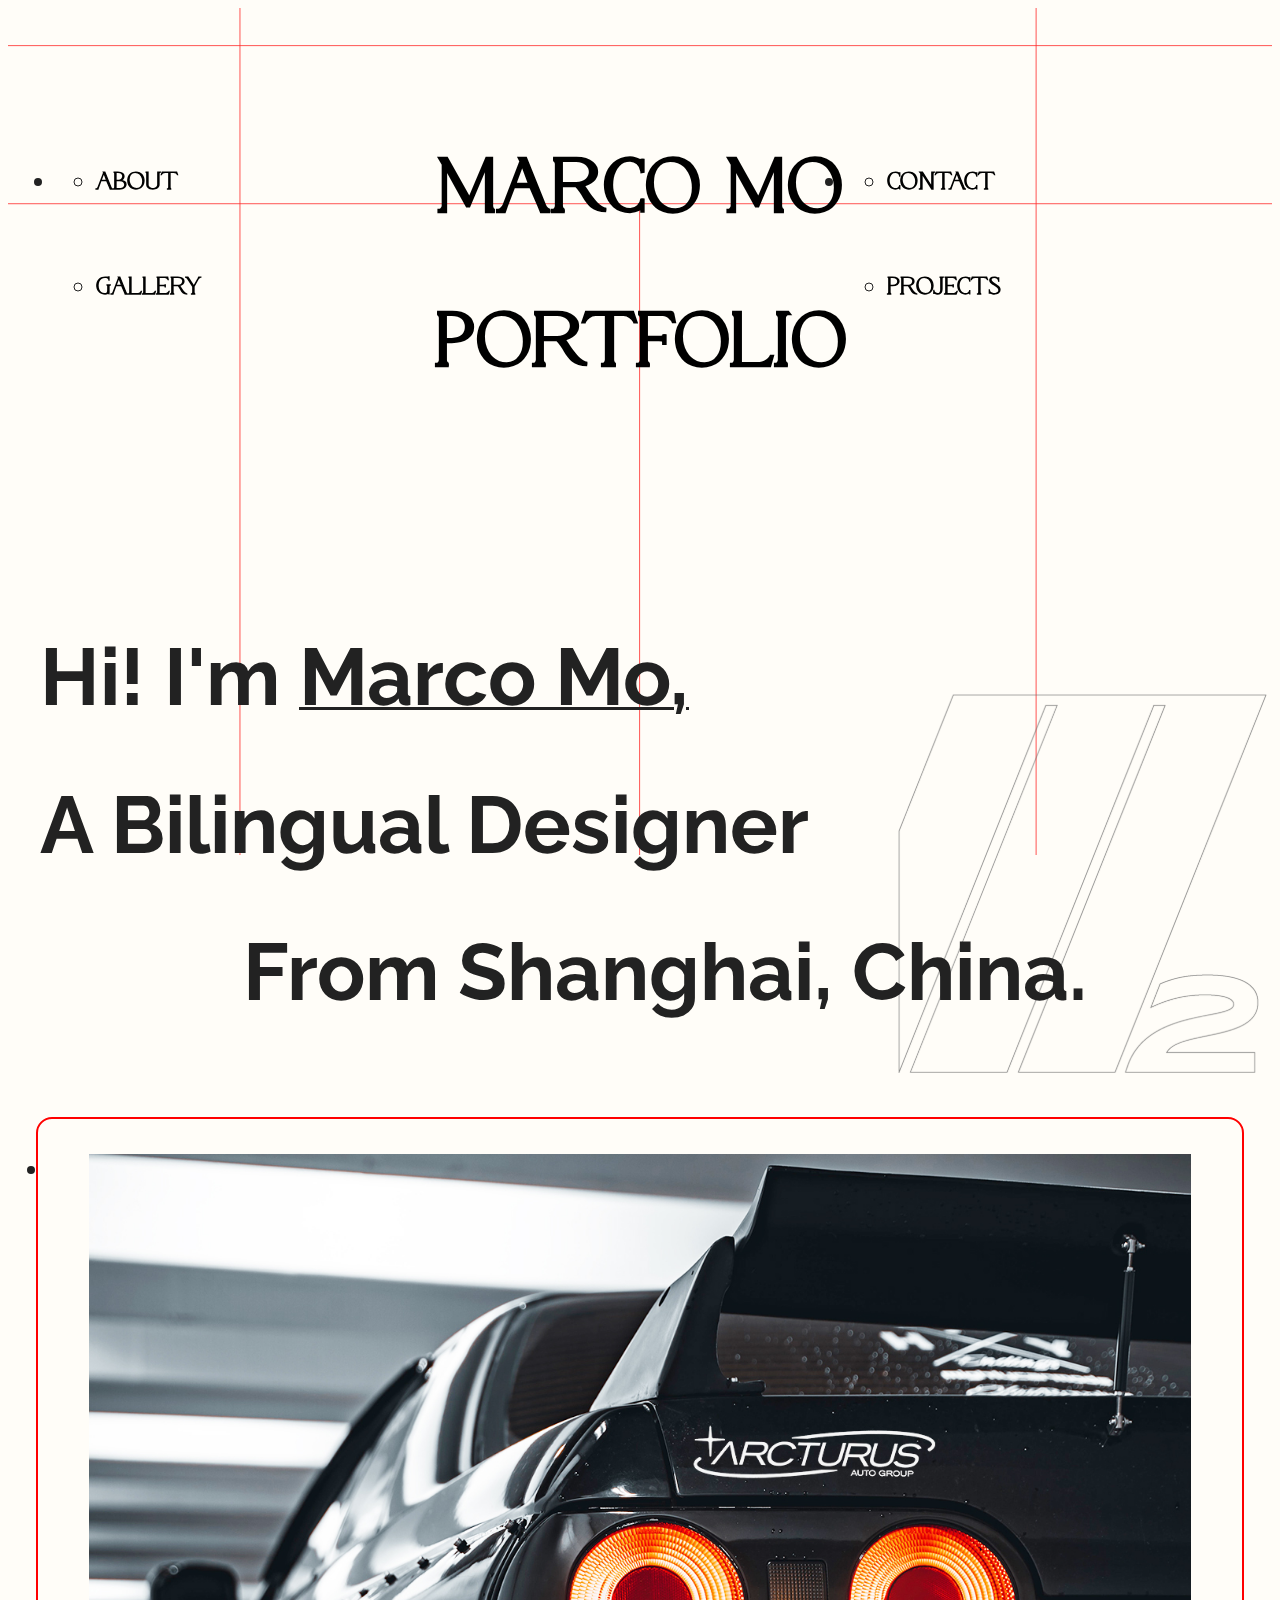
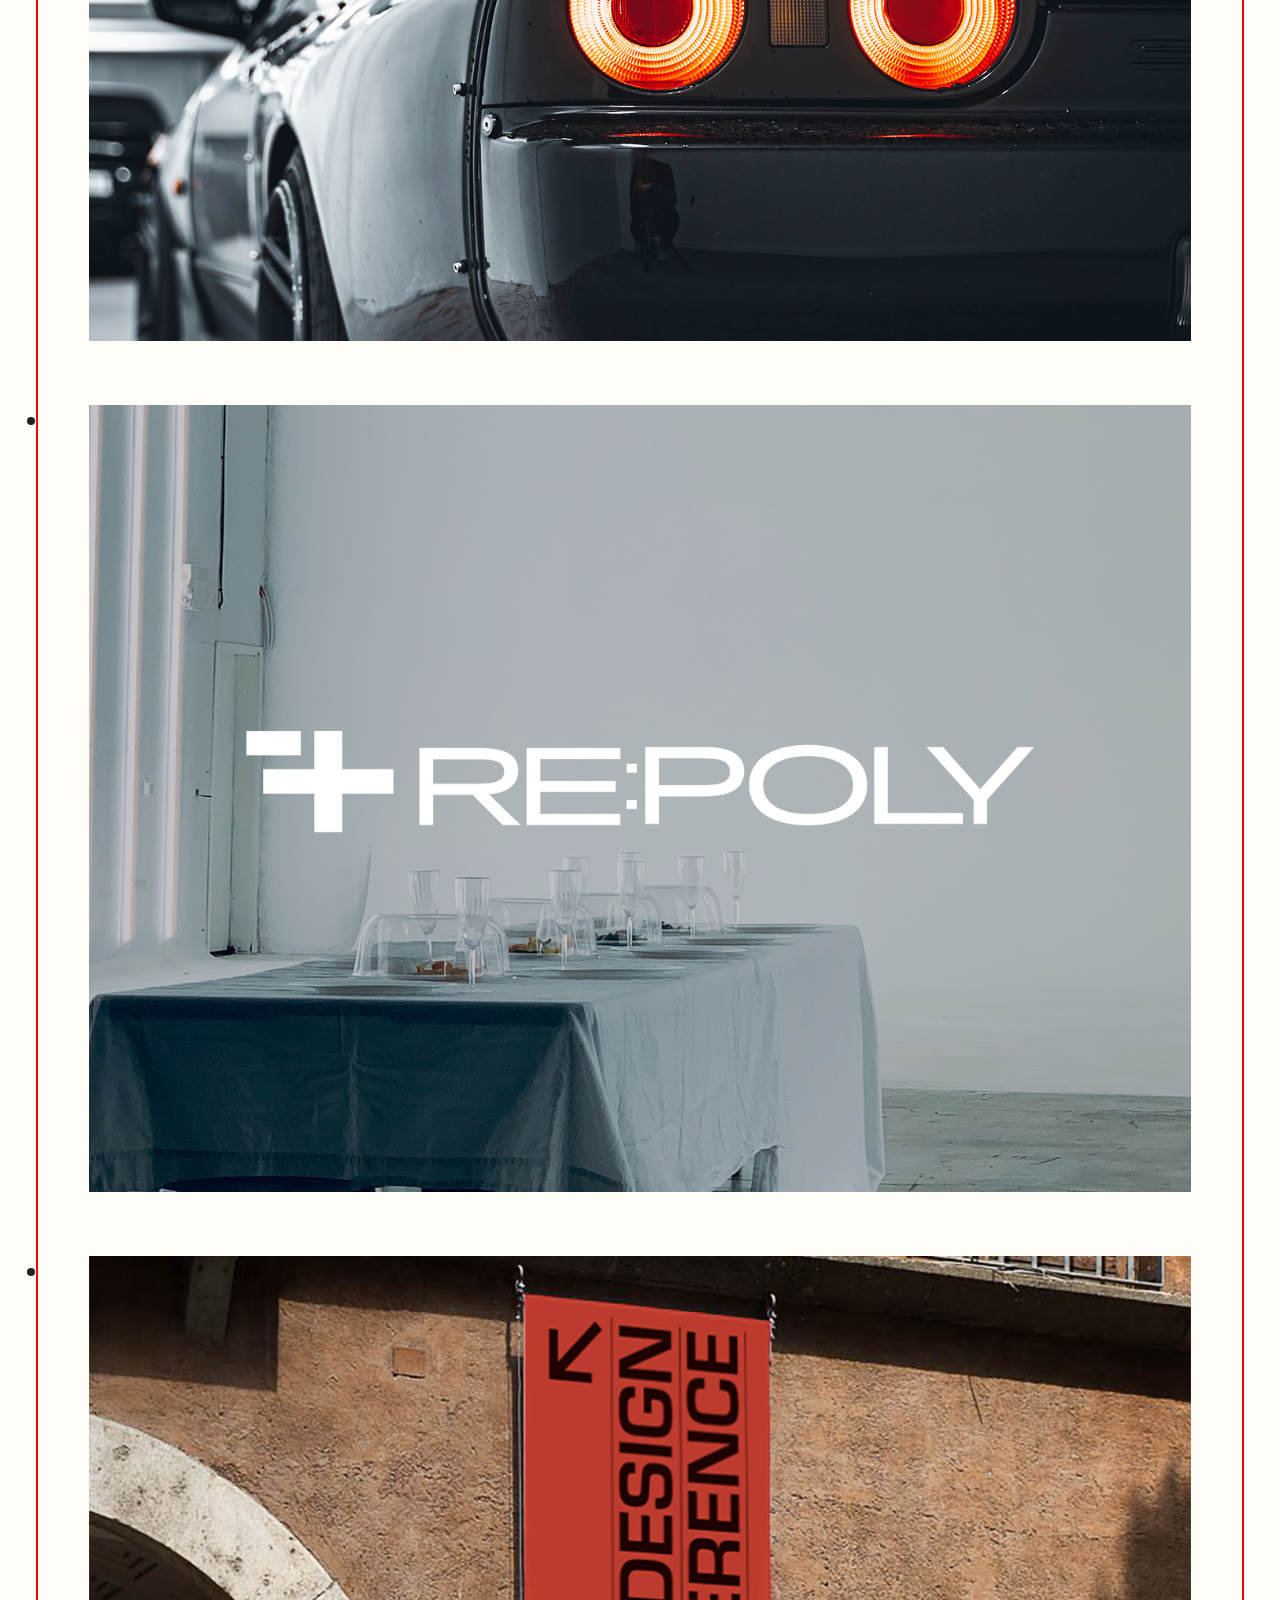
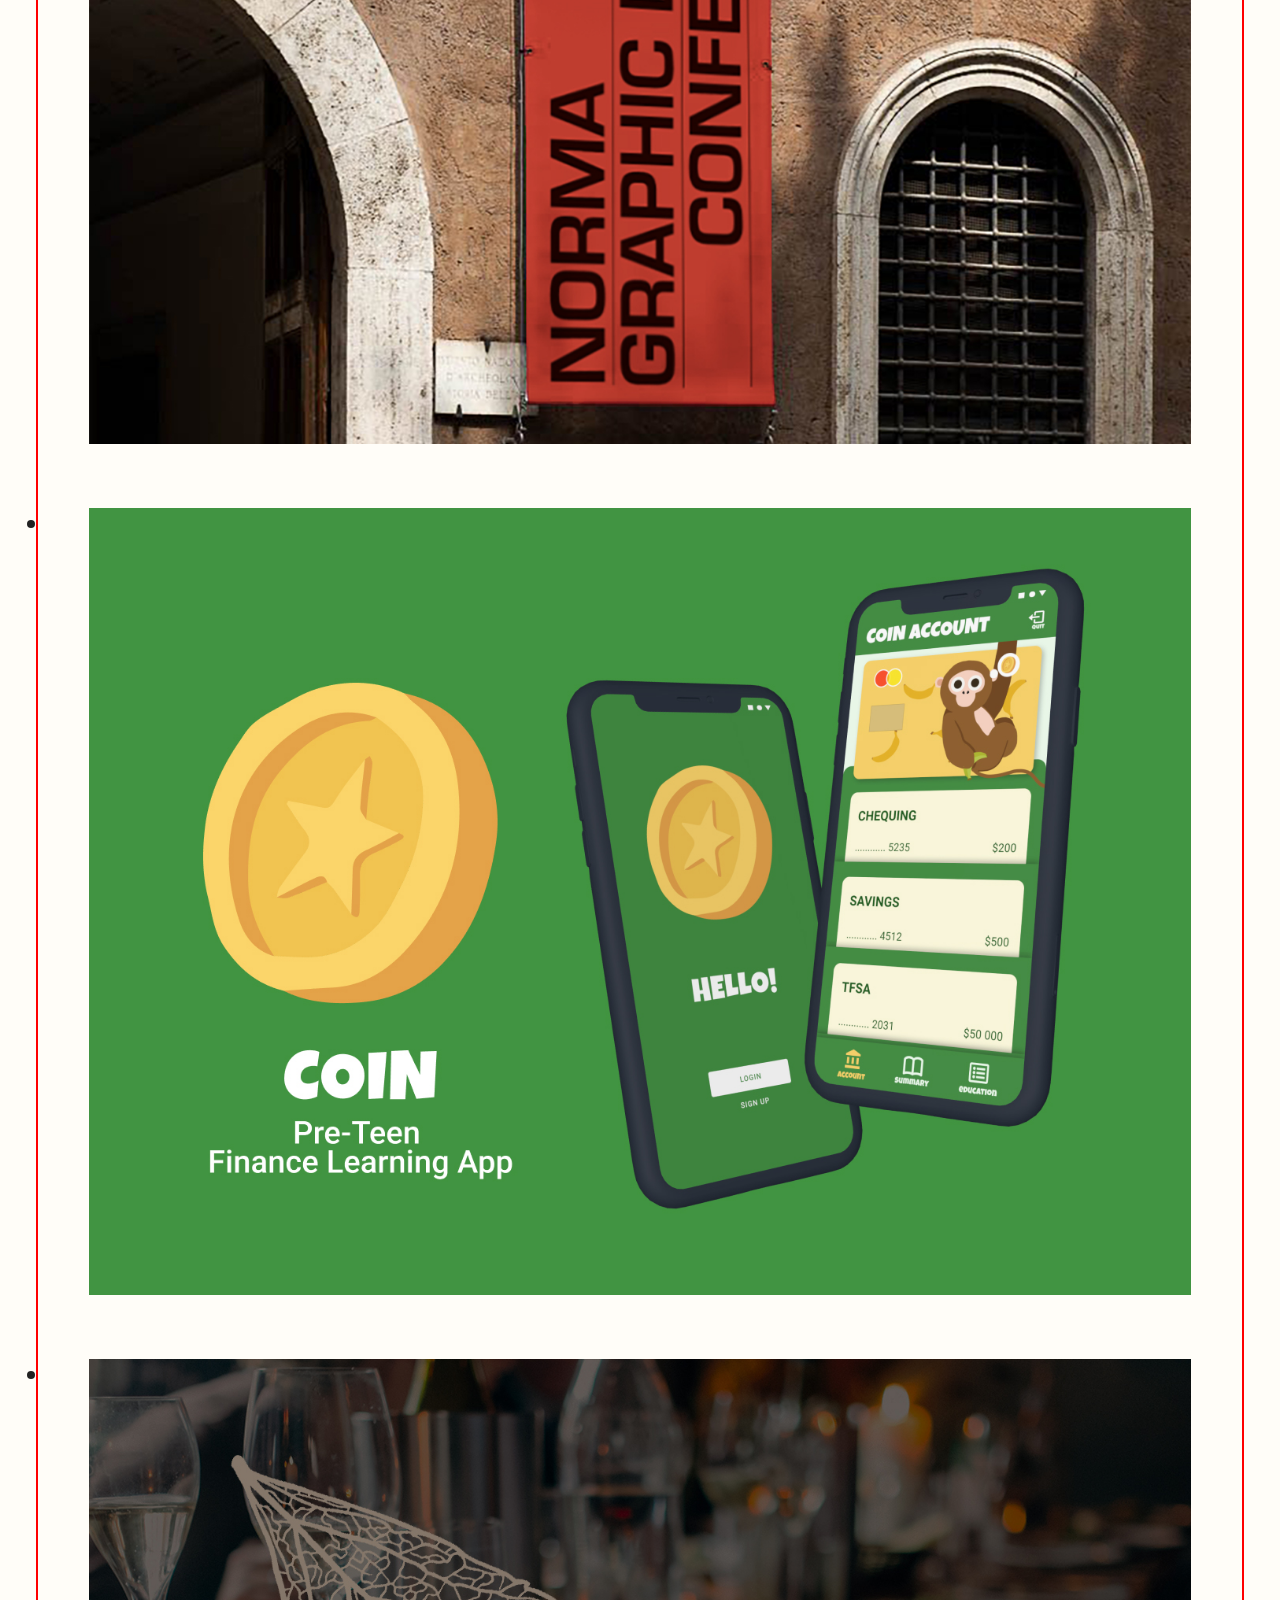
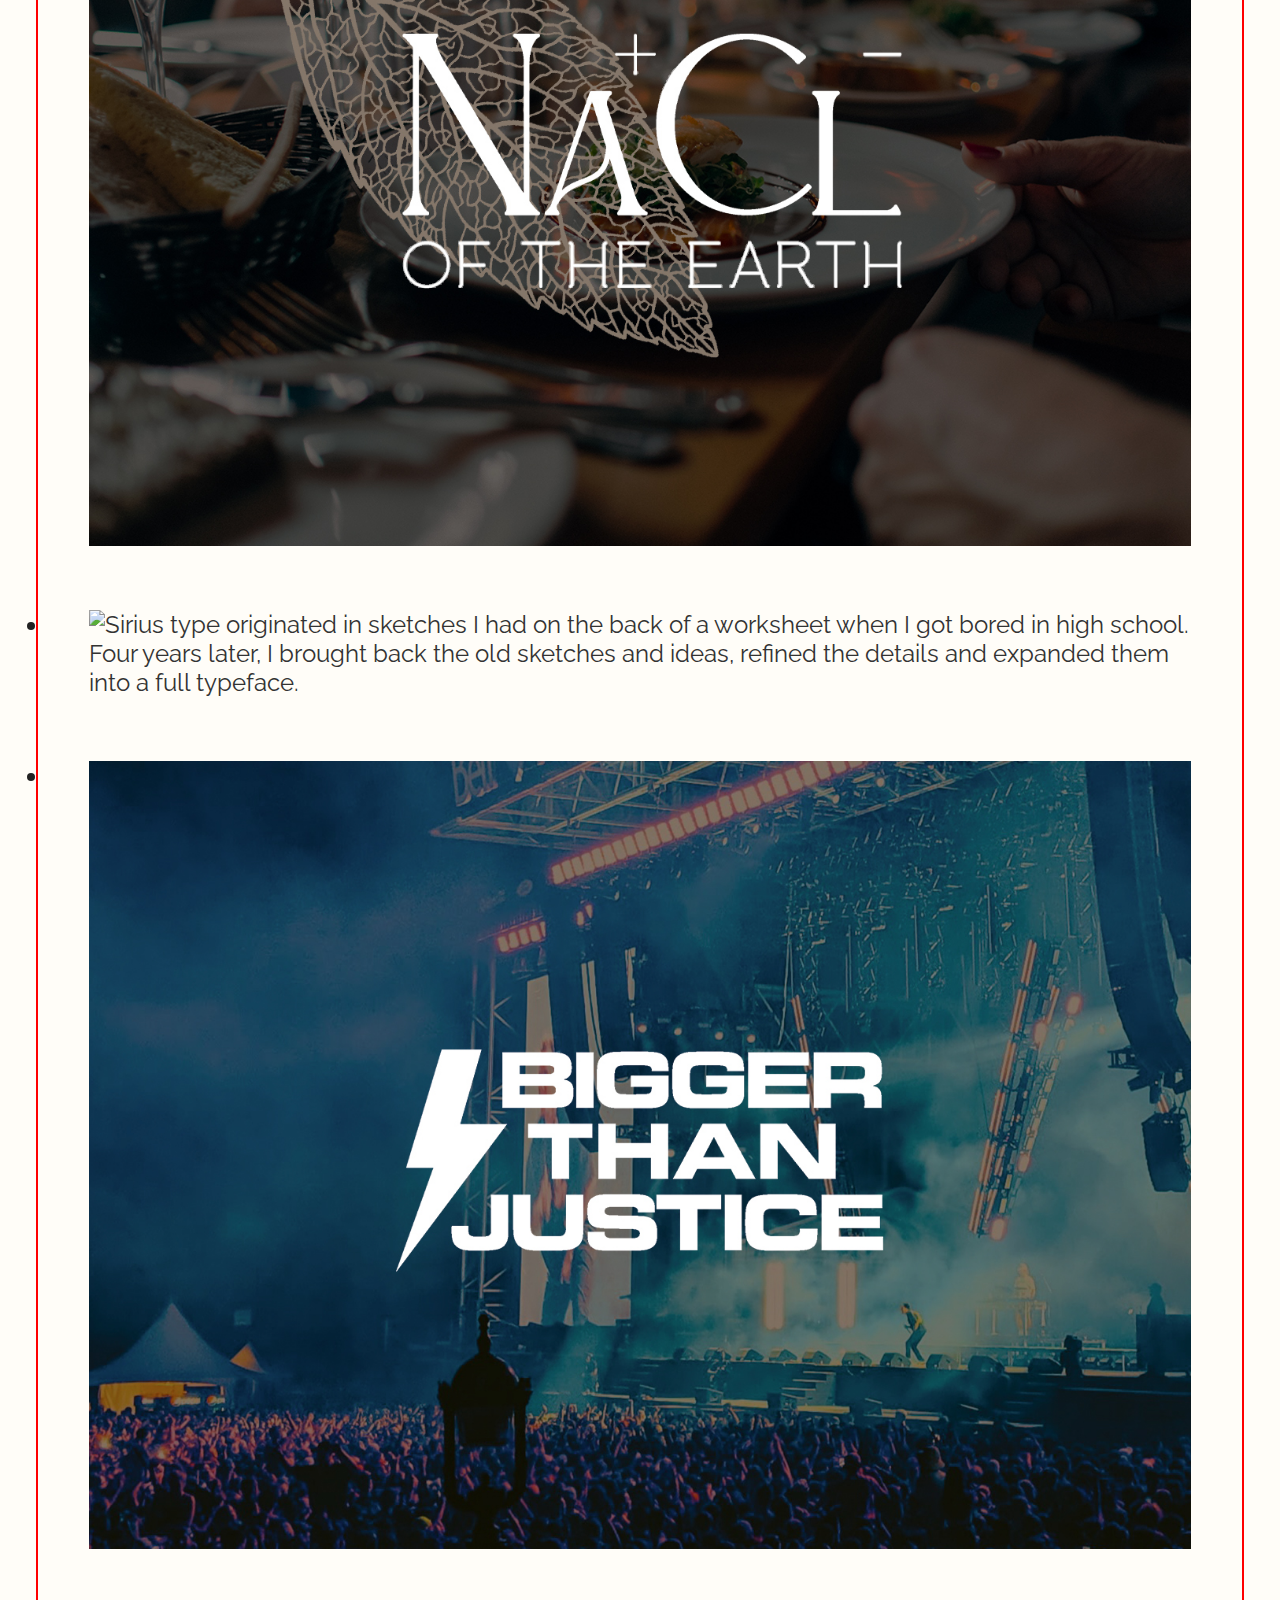
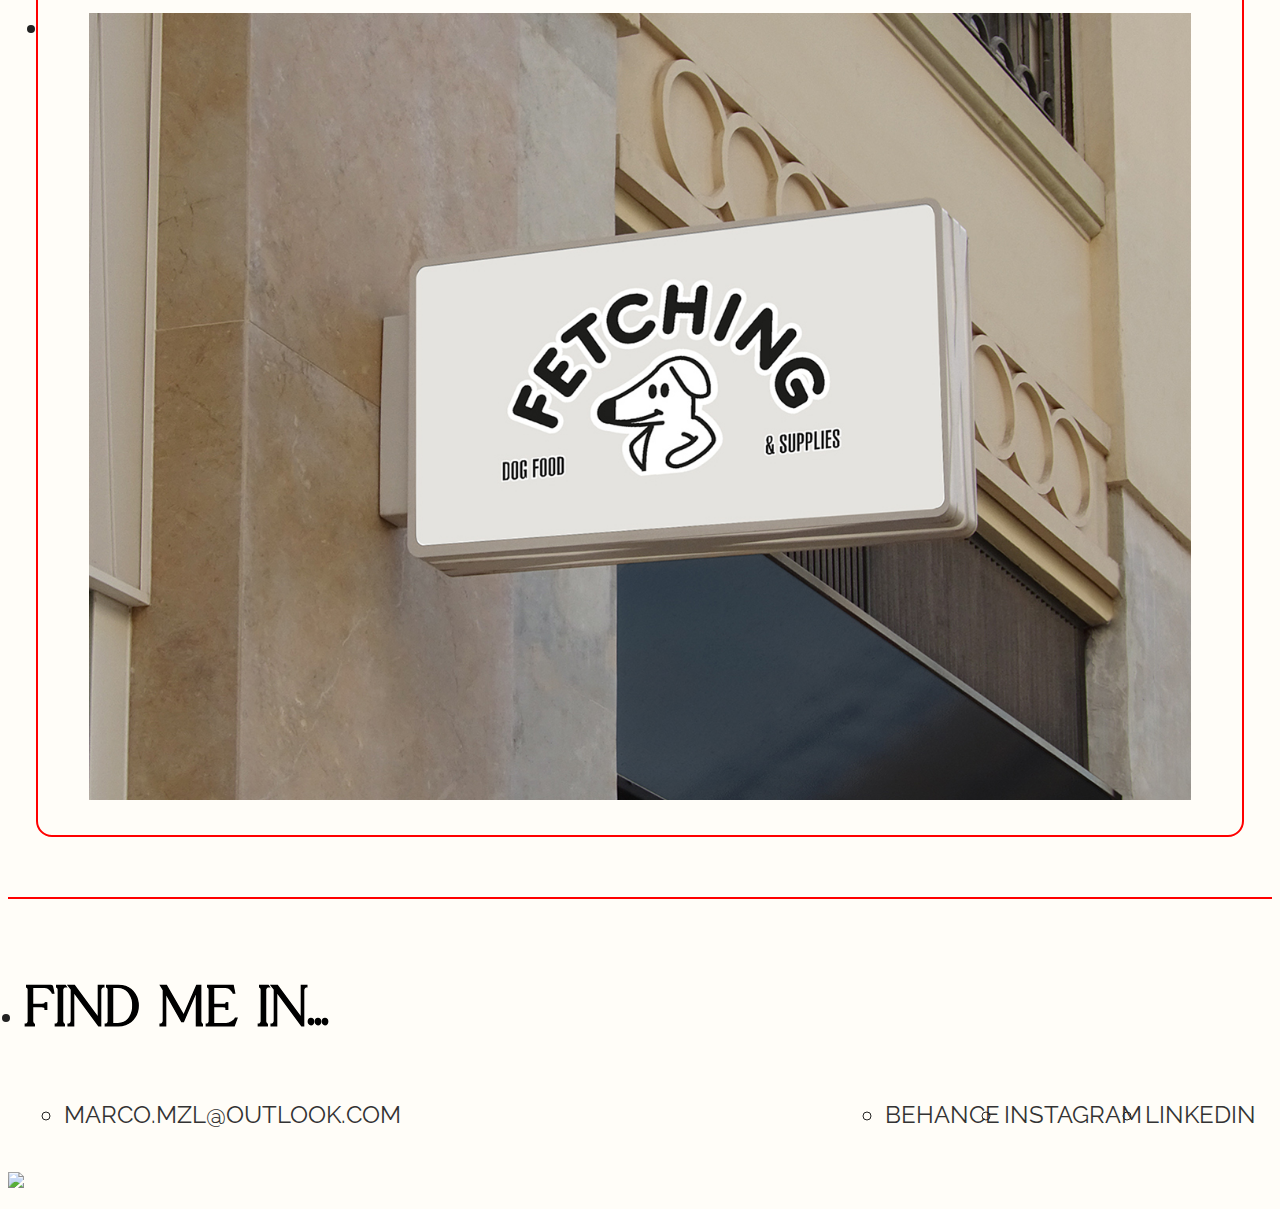
==== commit 68902f37: "adjustments" ====
--- a/index.html
+++ b/index.html
@@ -26,7 +26,7 @@
 
 <body>
 
-  <div class="work-page-header-wrapper">
+  <div class="work-page">
     <section class="work-page-header">
       <header class="hero-header">
         <ul class="branding-navigation">
@@ -141,7 +141,7 @@
         </ul>
       </section>
     </main>
-
+  
     <ul class="global-footer">
       <li class="footer-item-1">
         <h3>FIND ME IN...</h3>
--- a/style.css
+++ b/style.css
@@ -71,7 +71,7 @@
 body {
   font-family: var(--body-typeface);
   color: var(--primary-text-color);
-  font-size: 1.125rem;
+  font-size: 1.5rem;
   display: flex;
   flex-direction: column;
   min-height: 100vh;
@@ -79,11 +79,10 @@
 }
 
 
-.work-page-header-wrapper{
-  background: url(hero-elements/redlines.svg);
+.work-page{
+  background: url(hero-elements/mobile-redlines.svg);
   background-repeat: no-repeat;
-  background-size: cover;
-  background-position: 0% -1.75%;
+  background-size: contain;
   background-attachment: fixed;
   min-height: 100vh;
 }
@@ -116,14 +115,14 @@
 */
 
 h1 {
-  font-size: 2.05rem;
+  font-size: 8.7vw;
   font-family: var(--heading-typeface);
   /*margin-bottom: 1rem;*/
   color: var(--baby-powder);
 }
 
 h2 {
-  font-size: 3.5rem;
+  font-size: 16.5vw;
   font-family: var(--heading-typeface);
   margin-bottom: 1rem;
   color: var(--baby-powder);
@@ -224,8 +223,6 @@
   padding: 0.5rem;
   margin: 0.5rem 1rem;
   flex: 1;
-  border: 2px solid red;
-  border-radius: 20px;
 }
 
 /* Padding around work grid and project page */
@@ -277,7 +274,7 @@
 .work-page-subheader {
   padding: 5rem 1rem 0rem 1rem;
   width: 100%;
-  min-height: 60vh;
+  min-height: 70vh;
   display: flex;
   align-items: flex-end;
   justify-content: flex-start;
@@ -295,7 +292,7 @@
 
 .branding-navigation {
   display: flex;
-  flex-direction: row;
+  flex-direction: column;
   justify-content: space-between;
   padding: 3rem 1rem 1rem 1rem;
   align-items: center;
@@ -303,21 +300,19 @@
   /*height: 25vh;*/
 }
 
-.header-navigation-area {
-  
-}
+
 
 
 .header-navigation-subarea {
   font-family: var(--heading-typeface);
   text-transform: uppercase;
   display: flex;
-  flex-direction: column;
+  flex-direction: row; /* mobile */
   justify-content: space-between;
-  min-height: 15vh;
+  min-height: 1.5rem;
   -webkit-text-fill-color: #000000;
   -webkit-text-stroke: 1px #000000;
-  background-color: #5200FF;
+  width: 100%;
 }
 
 .work-page-wordmark-container {
@@ -325,7 +320,7 @@
   display: flex;
   justify-content: center;
   order: 1;
-  background-color: aqua;
+
 }
 
 .wordmark {
@@ -349,8 +344,14 @@
 
 }
 
+.header-navigation-area {width: 100%; background green;}
+
 .about-gallery {
-  background-color: rgb(255, 0, 200);
+  order: 2;
+}
+
+.contact-projects {
+  order: 3;
 }
 
 .hero-icon {
@@ -399,8 +400,6 @@
 .global-footer {
   display: grid;
   grid-template-columns: repeat(4, 1fr);
-  /*grid-gap: 3rem;
-  min-height: 20vh;*/
   background: #FFFDF8;
   padding: 1rem 1rem;
 }
@@ -423,33 +422,16 @@
   grid-row: 1 / 4;
 }
 
-.about-item-1 {
-  grid-column: 1 / 2;
-  grid-row: 1 / 2;
-}
+
+
 .footer-item-2 {
-  grid-column: 1 / 2;
-  grid-row: 2 / 3;
-}
-
-.about-item-2 {
-  grid-column: 1 / 2;
-  grid-row: 2 / 3;
-}
-
-.footer-item-3,
-.about-item-3 {
-  grid-column: 2 / 2;
+  grid-column: 3 / 4;
   grid-row: 3 / 4;
 }
 
-.footer-item-4,
-.about-item-4 {
-  grid-column: 1 / 2;
-  grid-row: 4 / 5;
-}
-
-.footer-item-1 {}
+
+
+
 
 .footer-item-3 {
   display: flex;
@@ -460,7 +442,7 @@
   text-transform: uppercase;
   display: flex;
   flex-direction: row;
-  width: 80%;
+  width: 100%;
   height: 2rem;
   justify-content: space-between;
   align-items: bottom;
@@ -574,78 +556,133 @@
 
 
 
-
-
-
-
-
-
-
-
-/* EVERYTHING ABOVE THIS LINE IS FOR MOBILE */
+/* EVERYTHING ABOVE THIS LINE IS FOR MOBILE
+   MOST OF YOUR CSS SHOULD BE ABOVE THIS LINE
+   EXCEPT FOR THINGS YOU WANT TO CHANGE ON TABLET
+   AND LARGE DEVICES
+
+*/
+
+
+
+
 
 /* EVERYTHING BELOW THIS LINE IS FOR LARGER DEVICES */
 
-
-
-
-
-
-
-
-
-
 /*
 
- ██████  ███    ███ ███████ ██████   █████  
-██    ██ ████  ████ ██      ██   ██ ██   ██ 
-██ ██ ██ ██ ████ ██ █████   ██   ██ ███████ 
-██ ██ ██ ██  ██  ██ ██      ██   ██ ██   ██ 
- █ ████  ██      ██ ███████ ██████  ██   ██ 
-                                            
+       ___  __             __        ___  __     ___  __  
+ |\/| |__  |  \ |  /\     /  \ |  | |__  |__) | |__  /__` 
+ |  | |___ |__/ | /~~\    \__X \__/ |___ |  \ | |___ .__/ 
+                                                          
+
+
+
+
+
+
+
+
+
+
+
+
+
+
+
+
+
+
+
+
+
+
                                            
 */
 
 /* Small devices (landscape phones, 576px and up) */
 @media (min-width: 576px) {
 
+/* Very little should go here. This is for small devices. Everything here is also for small devices. You can probably delete this. */
+
+}
+
+/* Medium devices (tablets, 768px and up) */
+@media (min-width: 768px) {
+
+/* Most of your customizations for tablet and desktop can go here */
+
+
   h1 {
-    font-size: 3.75rem;
+    font-size: 5rem;
+  }
+
+  h2 {
+    font-size: 4.625rem;
   }
 
   h3 {
-    font-size: 1.625rem;
-  }
-
-  body {
-    font-size: 1.5rem;
+    font-size: 3.5rem;
   }
 
   .branding-navigation {
-    display: block;
-    padding: 3rem 3rem 1rem 3rem;
-  }
-  
+    display: flex; /* Marco had display block but it could have been an error */
+    flex-direction: row; /* Desktop */
+    padding: 2rem 3rem 1rem 3rem;
+    
+  }
+
+  .work-page{
+    background: url(hero-elements/redlines.svg);
+    background-repeat: no-repeat;
+    background-size: 100%;
+    min-height: 100vh;
+    background-attachment: fixed;
+  }
+
+
+  .work-page-header {
+    min-height: 20vh;
+  }
+
+  
+
+  .grid {
+    grid-template-columns: repeat(auto-fit, minmax(600px, 1fr));
+    grid-gap: 1rem;
+    border: 2px solid red;
+    border-radius: 1rem;
+    padding: .67825rem;
+    background: var(--background-color);
+  }
+
+
   
   .headline-3 {
     text-align: right;
     margin-right: 17vh;
   }
+  
+  .about-gallery {
+    order: 1;
+  }
 
   .work-page-wordmark-container {
-    padding: 2.75vh;
     text-align: center;
     display: flex;
     justify-content: center;
-    
-  }
+    order: 2;
+     }
+    .contact-projects {
+      order: 3;
+    }     
 
   .work-page-subheader {
     padding: 5rem 2rem 0rem 2rem;
     background-size: 30%;
   }
 
-  header-navigation-subarea {
+  .header-navigation-subarea {
     font-family: var(--heading-typeface);
     text-transform: uppercase;
     display: flex;
@@ -653,52 +690,14 @@
     justify-content: space-between;
     min-height: 15vh;
     -webkit-text-fill-color: #000000;
-    -webkit-text-stroke: 1px #000000;
-}
-
-/* Medium devices (tablets, 768px and up) */
-@media (min-width: 768px) {
-
-
-}
-
-/* Large devices (desktops, 1020px and up) */
-@media (min-width: 1020px) {
-
-
-  h1 {
-    font-size: 5rem;
-  }
-
-  h2 {
-    font-size: 4.625rem;
-  }
-
-  h3 {
-    font-size: 3.5rem;
-  }
-
-
-
-
-
-  .work-page-header {
-    min-height: 20vh;
-  }
-
-  .hero-headline-wrapper {}
-
-  .grid {
-    grid-template-columns: repeat(auto-fit, minmax(600px, 1fr));
-    grid-gap: 1rem;
+    -webkit-text-stroke: 1.25px #000000;
+  }
+  .project-wrapper {
+    margin: 2rem;
     border: 2px solid red;
-    border-radius: 1rem;
-    padding: .67825rem;
-    background: var(--background-color);
-  }
-
-
-
+    border-radius: 20px;
+  }
+}
   /* Grayscale filter with full-colour on hover and tap */
   /* .work-page-grid-item a img {
     filter: grayscale(100);
@@ -710,85 +709,75 @@
   } */
 
 
-  .global-footer,
-  .about {
-    padding: 2rem 3rem;
-    grid-template-columns: 1fr 1fr 1fr;
-  }
-
+  .global-footer {
+    display: grid;
+    grid-template-columns: repeat(3, 1fr);
+    background: #FFFDF8;
+    padding: 1rem 1rem;
+    border-top: 2px solid red;
+  }
+  
+  
+  
   .footer-item-1 {
     grid-column: 1 / 2;
-    grid-row: 1 / 2;
-  }
-
-  .footer-item-2{
-    grid-row: 1 / 2;
-    grid-column: 2 / 3;
-  }
-
-  .about-item-1 {
+    grid-row: 1 / 4;
+  }
+  
+  
+  .footer-item-3{
+    grid-column: 3 / 4;
+    grid-row: 3 / 4;
+    display: flex;
+    justify-content: flex-end;
+  }
+
+  
+
+
+  .about {
+    display: grid;
+    grid-template-columns: 1fr;
+    padding: 1rem 1rem;
+  }
+
+
+
+}
+
+/* Large devices (desktops, 1020px and up) */
+@media (min-width: 1020px) {
+  .global-footer {
+    display: grid;
+    grid-template-columns: repeat(3, 1fr);
+    background: #FFFDF8;
+    padding: 1rem 1rem;
+    border-top: 2px solid red;
+  }
+  
+  
+  
+  .footer-item-1 {
     grid-column: 1 / 2;
-    grid-row: 1 / 2;
-  }
-  .about-item-2 {
-
-    grid-column: 2 / 4;
-    grid-row: 1 / 2;
-    align-self: end;
-    padding: 2rem;
-
-  }
-
-  .footer-item-3,
-  .about-item-3 {
-    padding-top: 7.5vh;
-    grid-row: 1 / 2;
+    grid-row: 1 / 4;
+  }
+  
+  
+  .footer-item-3{
     grid-column: 3 / 4;
-  }
-
-  .footer-item-4,
-  .about-item-4 {
-    grid-row: 2 / 3;
-    grid-column: 1 / 4;
-    text-align: center;
-    align-self: end;
-  }
-
-  /* Padding around work grid and project page */
-  .portfolio,
-  .project-wrapper {
-    padding: .5rem
-  }
-
-  /* Project Page Flex Direction on Large Devices */
-  /* .project-wrapper {
-    flex-direction: row;
-
-  } */
-
-
-  /* Sidebar on Large Devices */
-  /* .project-aside {
-    width: 35%;
-    height: 50vh;
-    position: -webkit-sticky;
-    position: sticky;
-    top: 5vh;
-  } */
-
-
-  /* Main Project Image Area on Large Devices */
-  /* .project-details {
-    width: 65%;
-  } */
-
-}
-
-
-
-
-/* X-Large devices (large desktops, 1200px and up)*/
-@media (min-width: 1200px) {}
+    grid-row: 3 / 4;
+    display: flex;
+    justify-content: flex-end;
+  
+  
+}
+
+
+
 
 /* XX-Large devices (larger desktops, 1400px and up) */
-@media (min-width: 1400px) {}+@media (min-width: 1400px) {
+
+
+}
+/* Only put stuff here if you want adjust extra-extra large monitors */
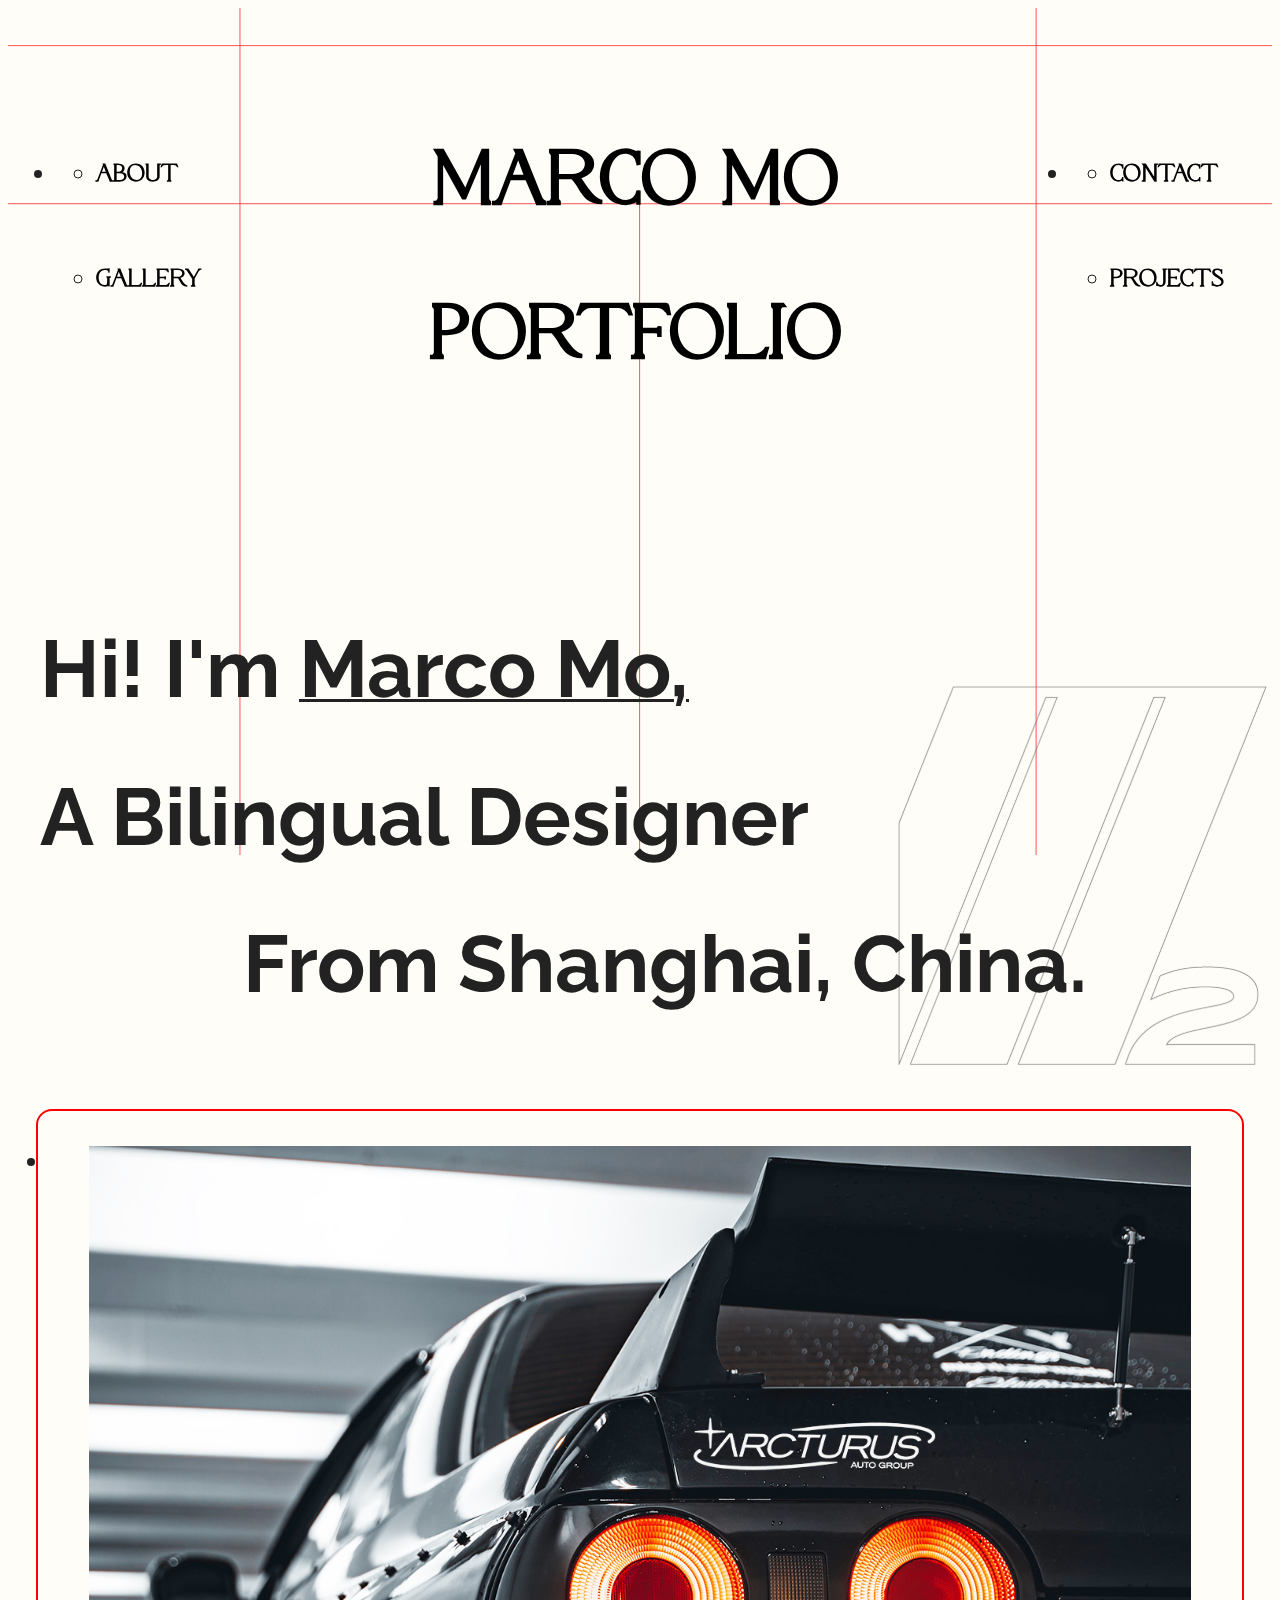
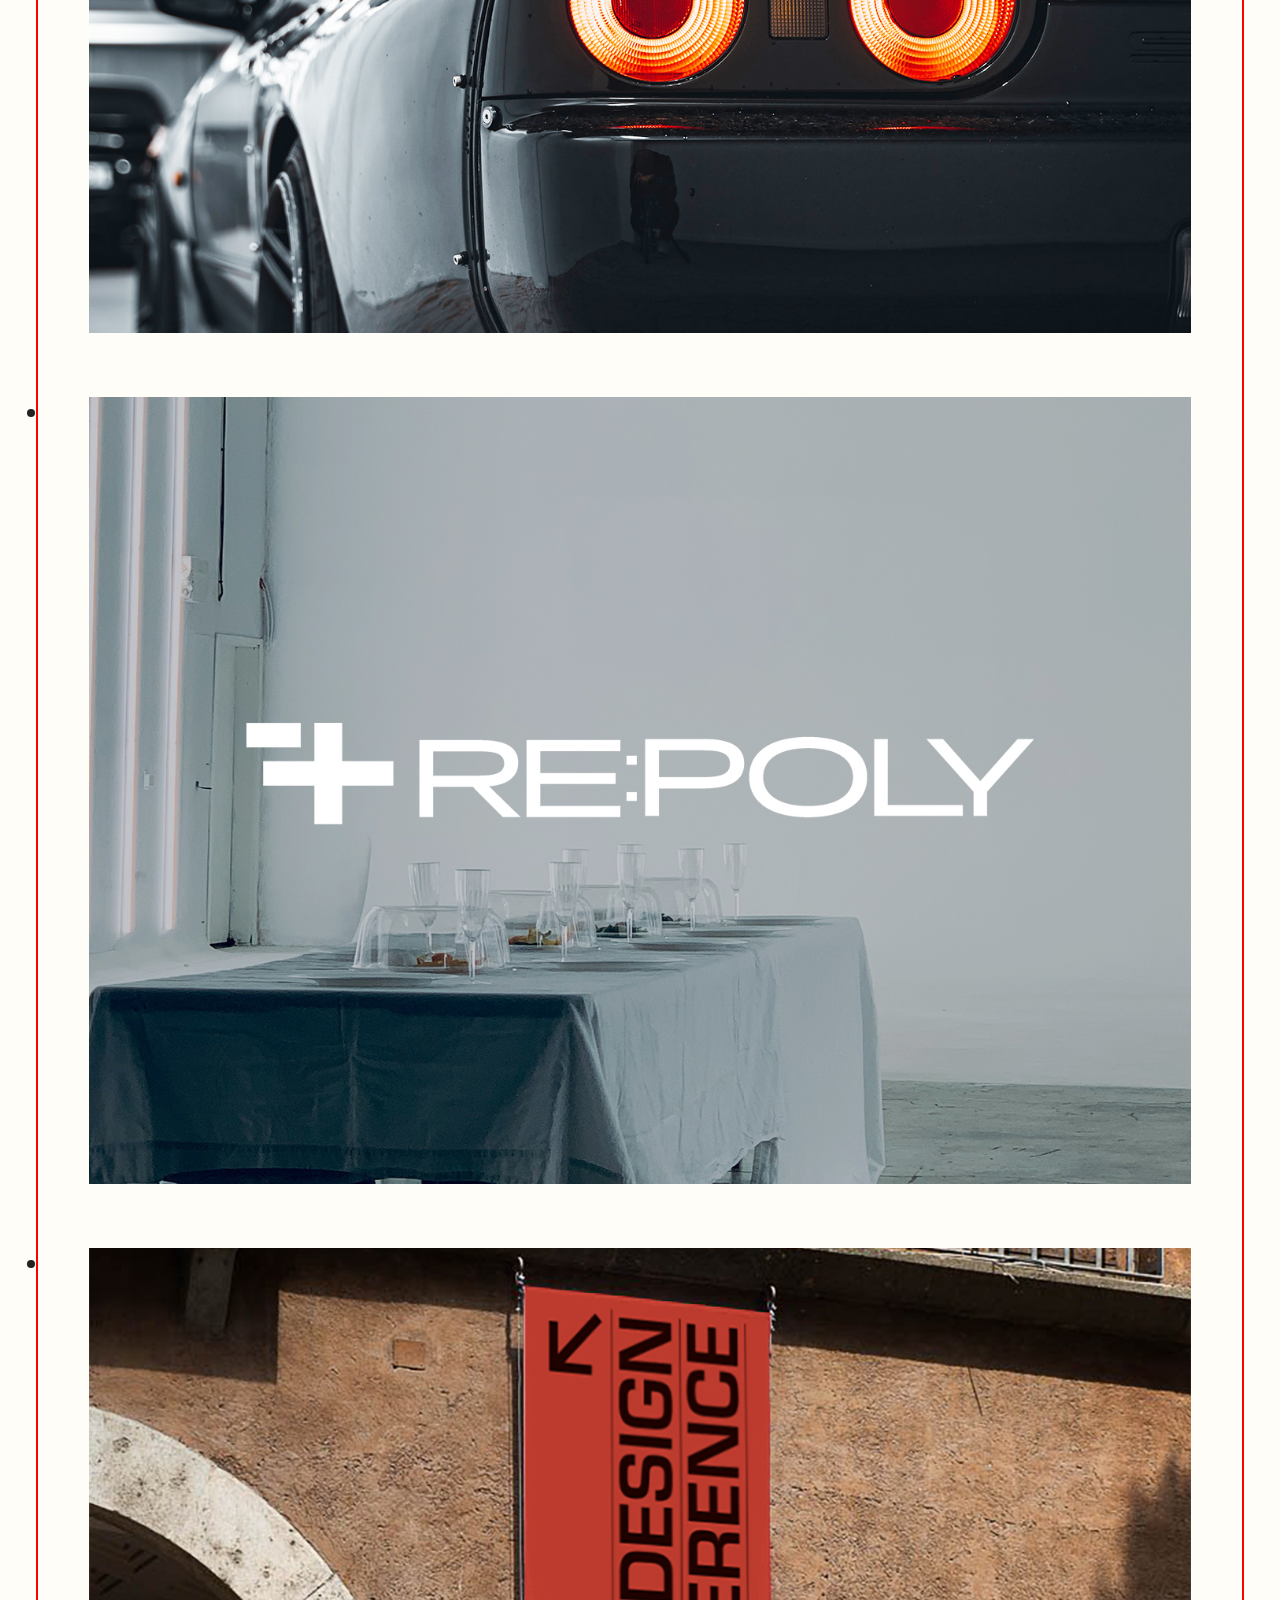
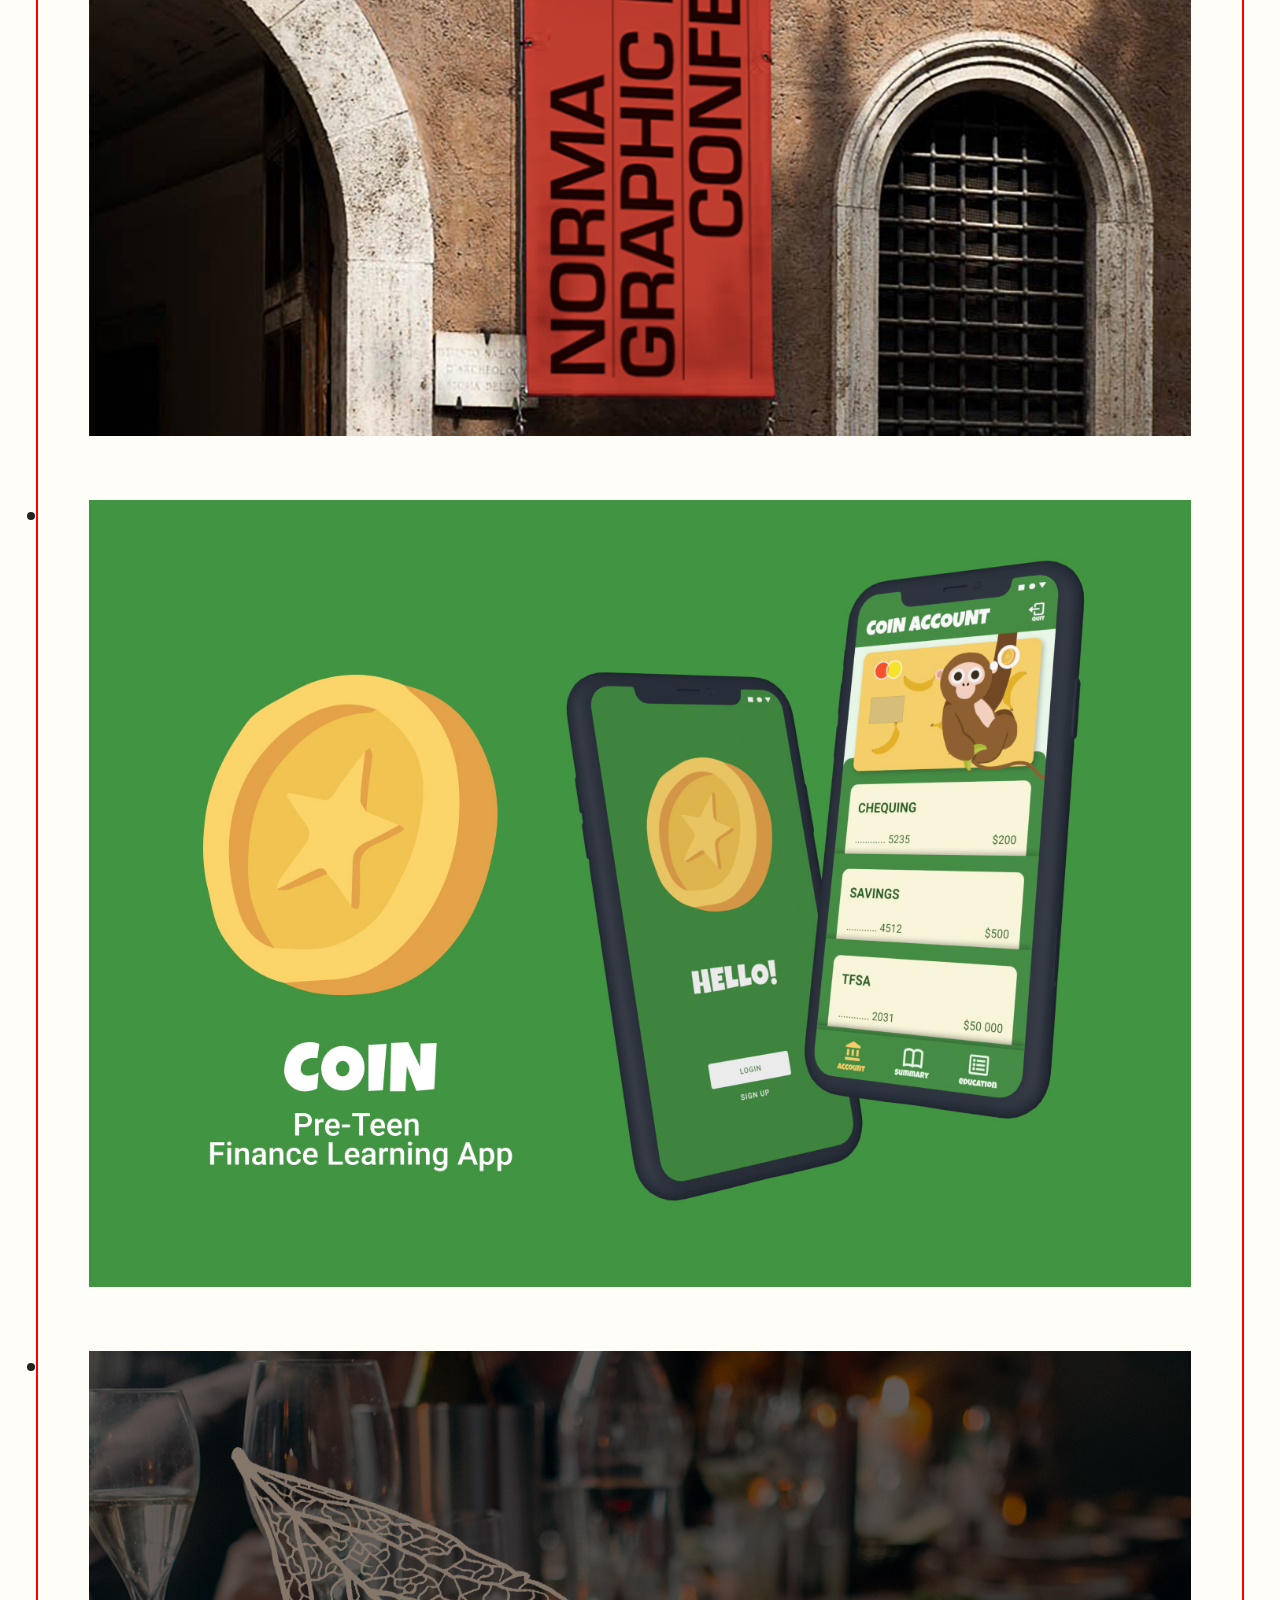
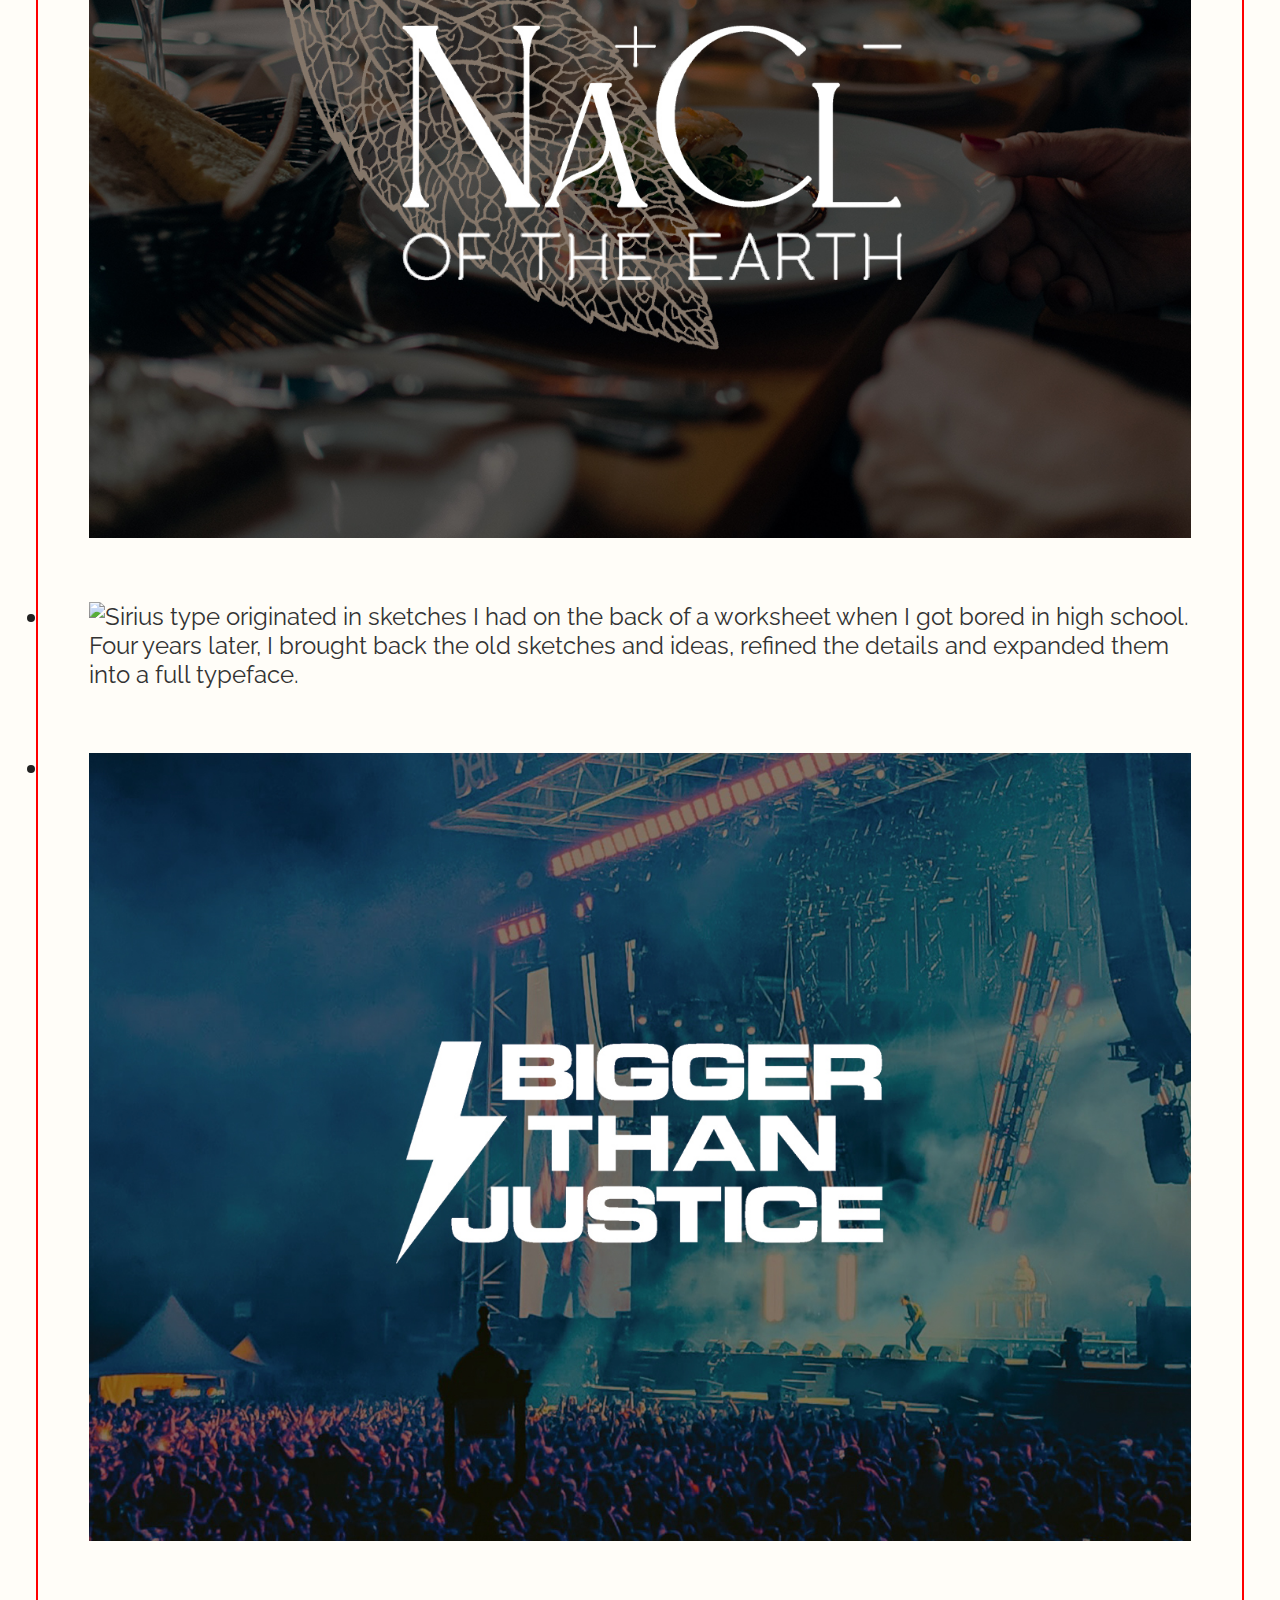
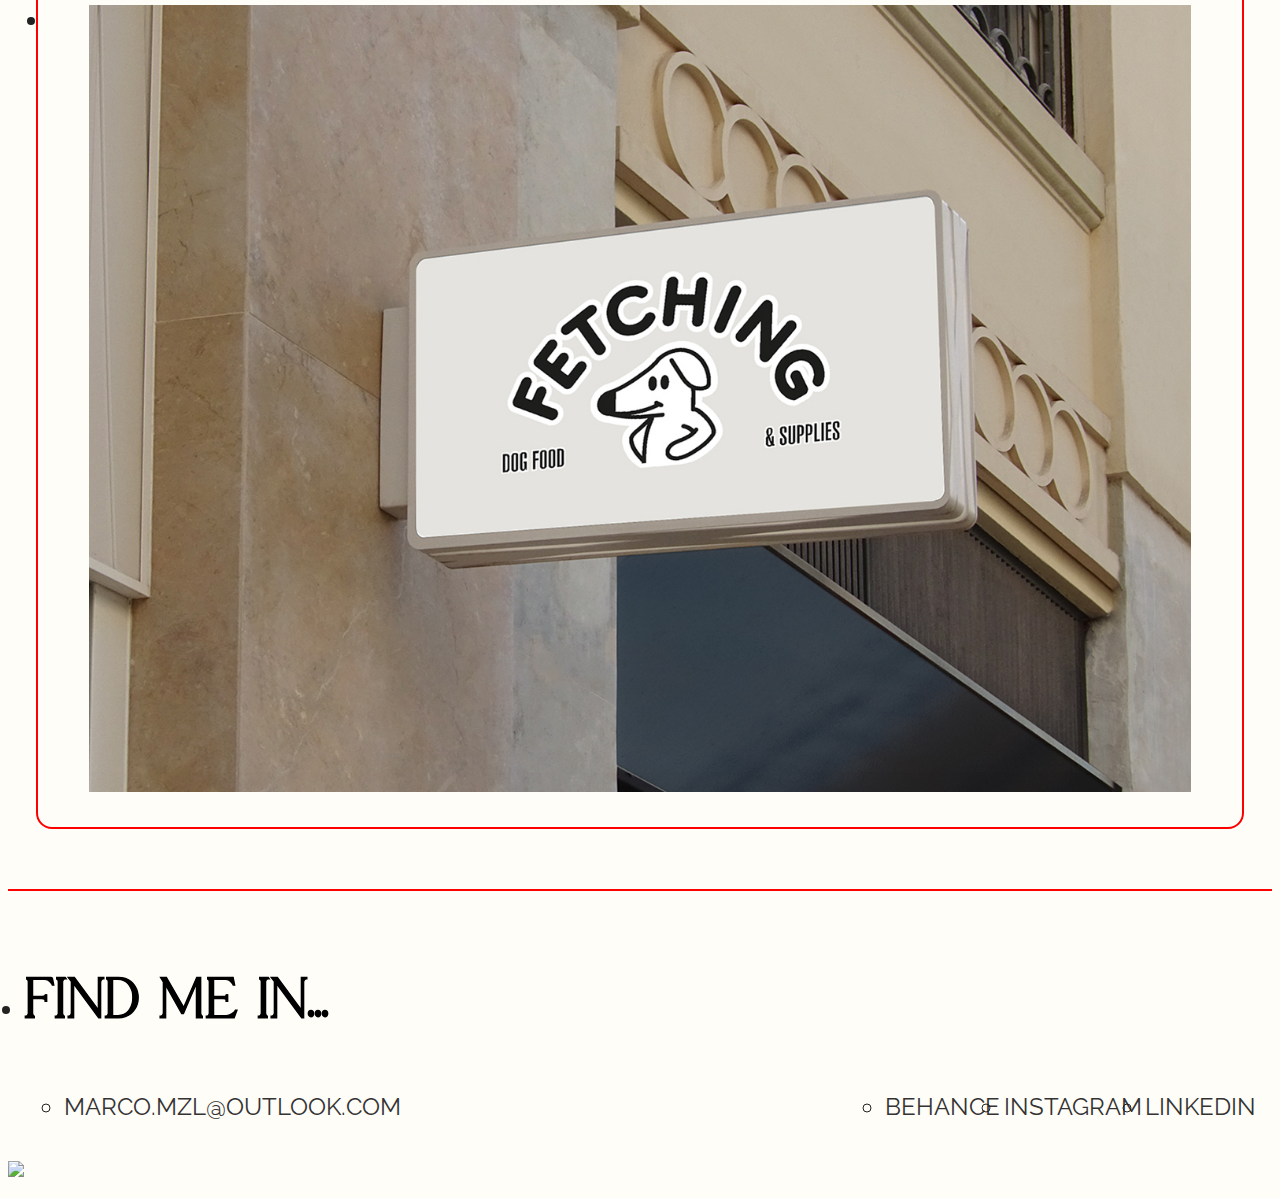
==== commit c3c7e236: "adjustments" ====
--- a/index.html
+++ b/index.html
@@ -156,7 +156,7 @@
         </ul>
       </li>
     </ul>
-    <div id="myID" class="bottomMenu hide"><a href="project-2.html">Next Project</a></div>
+    <div id="myID" class="bottomMenu hide"><a href="index.html">Next Project</a></div>
     <div id="ghostanimation" class="ghost"><img src="cactus.svg" /></div>
     <script type="text/javascript">
       function ShowHideDiv(btnGhost) {
--- a/style.css
+++ b/style.css
@@ -82,7 +82,7 @@
 .work-page{
   background: url(hero-elements/mobile-redlines.svg);
   background-repeat: no-repeat;
-  background-size: contain;
+  background-size: cover;
   background-attachment: fixed;
   min-height: 100vh;
 }
@@ -129,8 +129,8 @@
 }
 
 h3 {
-  font-size: 1.725rem;
-  line-height: 1.3;
+  font-size: 2.25rem;
+  line-height: 1.1;
   font-family: 'Windslow';
   -webkit-text-fill-color: #000000;
   -webkit-text-stroke: 1px #000000
@@ -188,7 +188,7 @@
 }
 
 .custom-navigation-back {
-  font-size: 3rem;
+  font-size: 2rem;
   font-family: var(--heading-typeface);
 }
 
@@ -272,9 +272,9 @@
 }
 
 .work-page-subheader {
-  padding: 5rem 1rem 0rem 1rem;
+  padding: 4rem 1rem 0rem 1rem;
   width: 100%;
-  min-height: 70vh;
+  min-height: 60vh;
   display: flex;
   align-items: flex-end;
   justify-content: flex-start;
@@ -294,8 +294,8 @@
   display: flex;
   flex-direction: column;
   justify-content: space-between;
-  padding: 3rem 1rem 1rem 1rem;
-  align-items: center;
+  padding: 2rem 1rem 1rem 1rem;
+
   width: 100%;
   /*height: 25vh;*/
 }
@@ -313,6 +313,7 @@
   -webkit-text-fill-color: #000000;
   -webkit-text-stroke: 1px #000000;
   width: 100%;
+  height: 5vh;
 }
 
 .work-page-wordmark-container {
@@ -344,7 +345,7 @@
 
 }
 
-.header-navigation-area {width: 100%; background green;}
+
 
 .about-gallery {
   order: 2;
@@ -399,7 +400,7 @@
 
 .global-footer {
   display: grid;
-  grid-template-columns: repeat(4, 1fr);
+  grid-template-columns: repeat(1, 1fr);
   background: #FFFDF8;
   padding: 1rem 1rem;
 }
@@ -418,34 +419,32 @@
 
 
 .footer-item-1 {
-  grid-column: 1 / 2;
+  grid-column: 1 / 1;
   grid-row: 1 / 4;
 }
 
-
-
 .footer-item-2 {
-  grid-column: 3 / 4;
-  grid-row: 3 / 4;
-}
-
-
-
-
+  grid-column: 1 / 1;
+  grid-row: 4 / 5;
+}
 
 .footer-item-3 {
+  grid-column: 1/3;
+  grid-row: 5 / 6;
   display: flex;
   justify-content: flex-end;
-}
+  margin-top: 2rem;
+}
+
 
 .socials-list {
   text-transform: uppercase;
   display: flex;
-  flex-direction: row;
+  flex-direction: column;
   width: 100%;
-  height: 2rem;
   justify-content: space-between;
   align-items: bottom;
+
 }
 
 /* Project Page 
@@ -463,17 +462,16 @@
   display: flex;
   flex-direction: row;
   background: var(--background-color);
-  height: 15vh;
   justify-content: space-between;
   align-items: center;
-  padding: 2rem 6rem 1rem 6rem;
+  padding: 1rem 1rem 1rem 1rem;
   top: 0;
 }
 
 .project-page-navigation-item {
   width: 20%;
   font-family: var(--heading-typeface);
-  font-size: 3rem;
+  font-size: 2rem;
   -webkit-text-stroke-width: 1px;
   -webkit-text-stroke-color: #555555;
 }
@@ -481,7 +479,7 @@
   -webkit-text-stroke-color: #ff0000;
 }
 .project-page-logo {
-  width: 7%;
+  width: 20%;
 }
 
 .project-wrapper {
@@ -489,7 +487,7 @@
   flex-direction: column;
   justify-content: space-between;
   background: var(--alt-background-color);
-  margin: 2rem;
+  margin: 1rem;
   border: 2px solid red;
   border-radius: 20px;
 }
@@ -497,7 +495,7 @@
 /* Sidebar */
 .project-aside {
   width: 100%;
-  padding: 4rem 6rem 1rem 6rem;
+  padding: 1rem 1rem 0rem 1rem;
   display: flex;
   flex-direction: column;
 }
@@ -508,16 +506,15 @@
   flex: 1;
   align-items: flex-end;
   justify-content: space-between;
-  padding: 1rem 1rem 1rem 1rem;
+  padding: 2rem 1rem rem 1rem;
 }
 
 .arrow {
-  padding: 0rem 3rem;
+  padding: 0rem 0.5rem;
 }
 
 .project-image {
   font-size: 12rem;
-  min-height: 50vh;
   display: flex;
   align-items: center;
   justify-content: center;
@@ -544,7 +541,6 @@
 /* Main Project Image Area */
 .project-details {
   width: 100%;
-  padding: 2rem;
 }
 
 .about-content {
@@ -623,12 +619,14 @@
 
   h3 {
     font-size: 3.5rem;
+    line-height: 1.3;
   }
 
   .branding-navigation {
     display: flex; /* Marco had display block but it could have been an error */
     flex-direction: row; /* Desktop */
     padding: 2rem 3rem 1rem 3rem;
+    align-items: center;
     
   }
 
@@ -680,6 +678,7 @@
   .work-page-subheader {
     padding: 5rem 2rem 0rem 2rem;
     background-size: 30%;
+    min-height: 70vh;
   }
 
   .header-navigation-subarea {
@@ -697,17 +696,93 @@
     border: 2px solid red;
     border-radius: 20px;
   }
-}
-  /* Grayscale filter with full-colour on hover and tap */
-  /* .work-page-grid-item a img {
-    filter: grayscale(100);
-  } */
-
-  /* .work-page-grid-item>a:hover img,
-  .work-page-grid-item>a:active img {
-    filter: grayscale(0);
-  } */
-
+  
+  .project-page-header {
+    height: 15vh;
+    padding: 2rem 6rem 1rem 6rem;
+  }
+  .project-page-logo {
+    width: 7%;
+  }
+
+  .project-page-navigation-item {
+    font-size: 3rem;
+  }
+  .project-aside {
+    padding: 4rem 6rem 1rem 6rem;
+  }
+  .project-details {
+    padding: 2rem;
+  }
+
+  .project-image {
+    min-height: 50vh;
+  }
+
+  .arrow {
+    padding: 0rem 3rem;
+  }
+  .custom-navigation-back {
+    font-size: 3rem;
+  }
+  .global-footer {
+    display: grid;
+    grid-template-columns: repeat(4, 1fr);
+    background: #FFFDF8;
+    padding: 1rem 1rem;
+    border-top: 2px solid red;
+  }
+  
+  
+  
+  .footer-item-1 {
+    grid-column: 1 / 2;
+    grid-row: 1 / 4;
+  }
+  
+  
+  .footer-item-3{
+    grid-column: 3 / 5;
+    grid-row: 3 / 4;
+    display: flex;
+    justify-content: flex-end;
+  }
+
+  .socials-list {
+    text-transform: uppercase;
+    display: flex;
+    flex-direction: row;
+    width: 100%;
+    justify-content: space-between;
+    align-items: bottom;
+
+  }
+  .about {
+    display: grid;
+    grid-template-columns: repeat(5, 1fr);
+    padding: 1rem 1rem;
+  }
+  .about-item-1{
+    grid-column: 1 / 3;
+    grid-row: 1 / 2;
+  }
+
+  .about-item-2{
+    grid-column: 3 / 6;
+    grid-row: 1 / 2;
+    display: flex;
+    align-items: flex-end;
+  }
+
+  p {
+    font-size: 2rem;
+
+}
+/* Large devices (desktops, 1120px and up) */
+@media (min-width: 1120px) {
+  .branding-navigation {
+    margin-top: 1rem;
+  }
 
   .global-footer {
     display: grid;
@@ -717,12 +792,7 @@
     border-top: 2px solid red;
   }
   
-  
-  
-  .footer-item-1 {
-    grid-column: 1 / 2;
-    grid-row: 1 / 4;
-  }
+
   
   
   .footer-item-3{
@@ -732,44 +802,6 @@
     justify-content: flex-end;
   }
 
-  
-
-
-  .about {
-    display: grid;
-    grid-template-columns: 1fr;
-    padding: 1rem 1rem;
-  }
-
-
-
-}
-
-/* Large devices (desktops, 1020px and up) */
-@media (min-width: 1020px) {
-  .global-footer {
-    display: grid;
-    grid-template-columns: repeat(3, 1fr);
-    background: #FFFDF8;
-    padding: 1rem 1rem;
-    border-top: 2px solid red;
-  }
-  
-  
-  
-  .footer-item-1 {
-    grid-column: 1 / 2;
-    grid-row: 1 / 4;
-  }
-  
-  
-  .footer-item-3{
-    grid-column: 3 / 4;
-    grid-row: 3 / 4;
-    display: flex;
-    justify-content: flex-end;
-  
-  
 }
 
 
@@ -778,6 +810,10 @@
 /* XX-Large devices (larger desktops, 1400px and up) */
 @media (min-width: 1400px) {
 
+  h2 {
+    font-size: 5.625rem;
+  }
+
 
 }
 /* Only put stuff here if you want adjust extra-extra large monitors */
